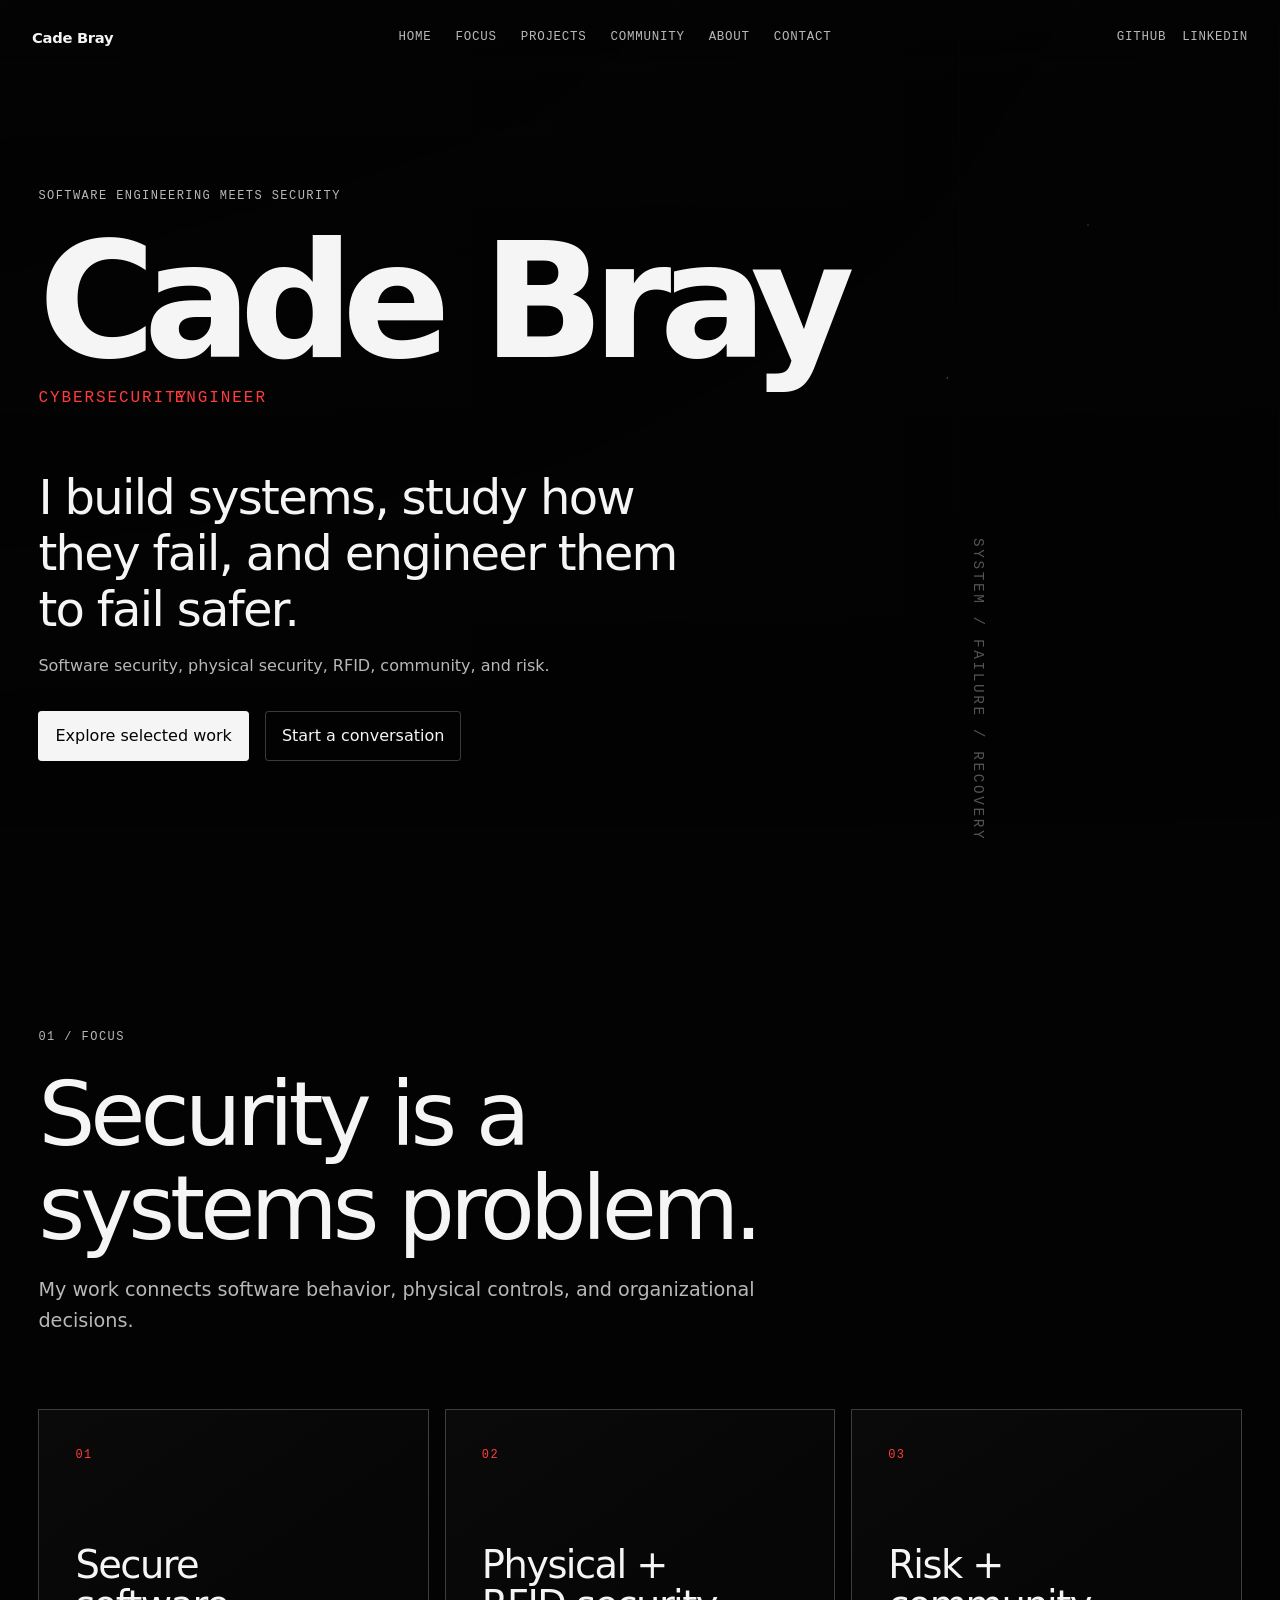
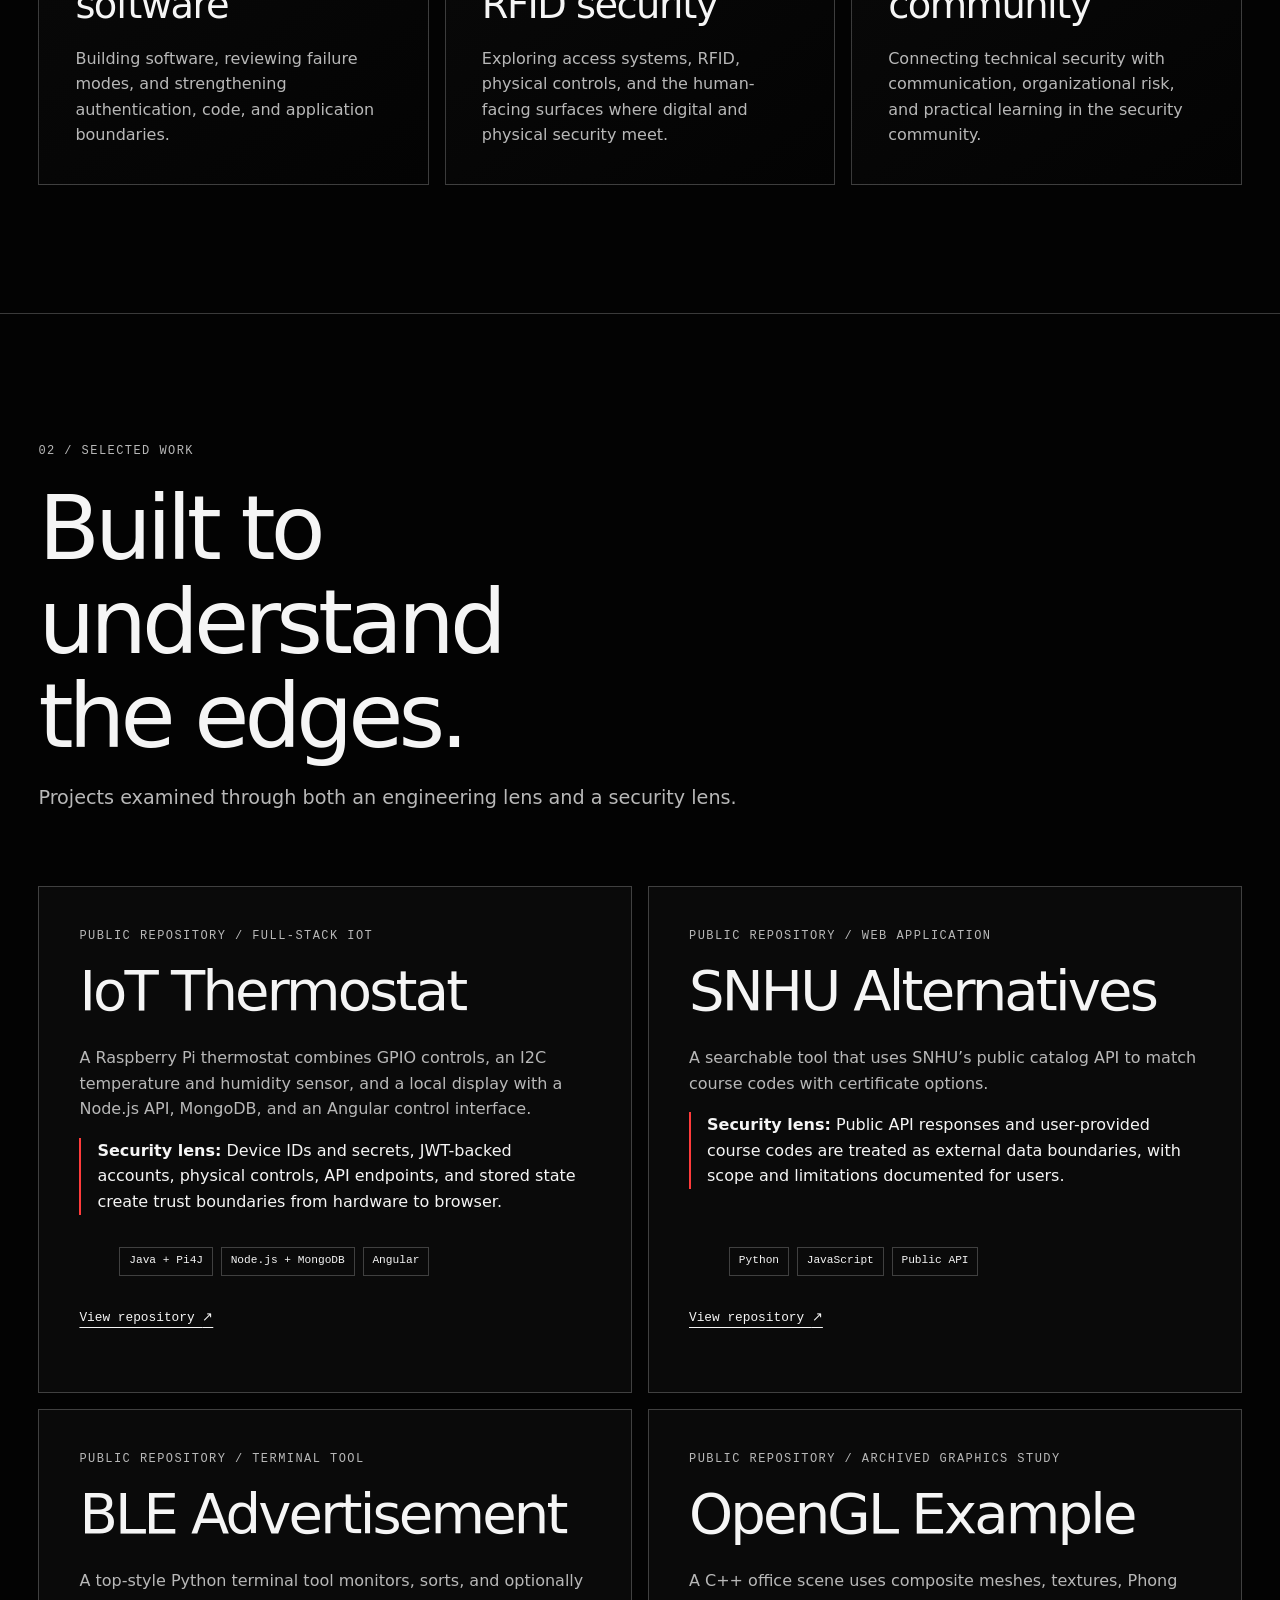
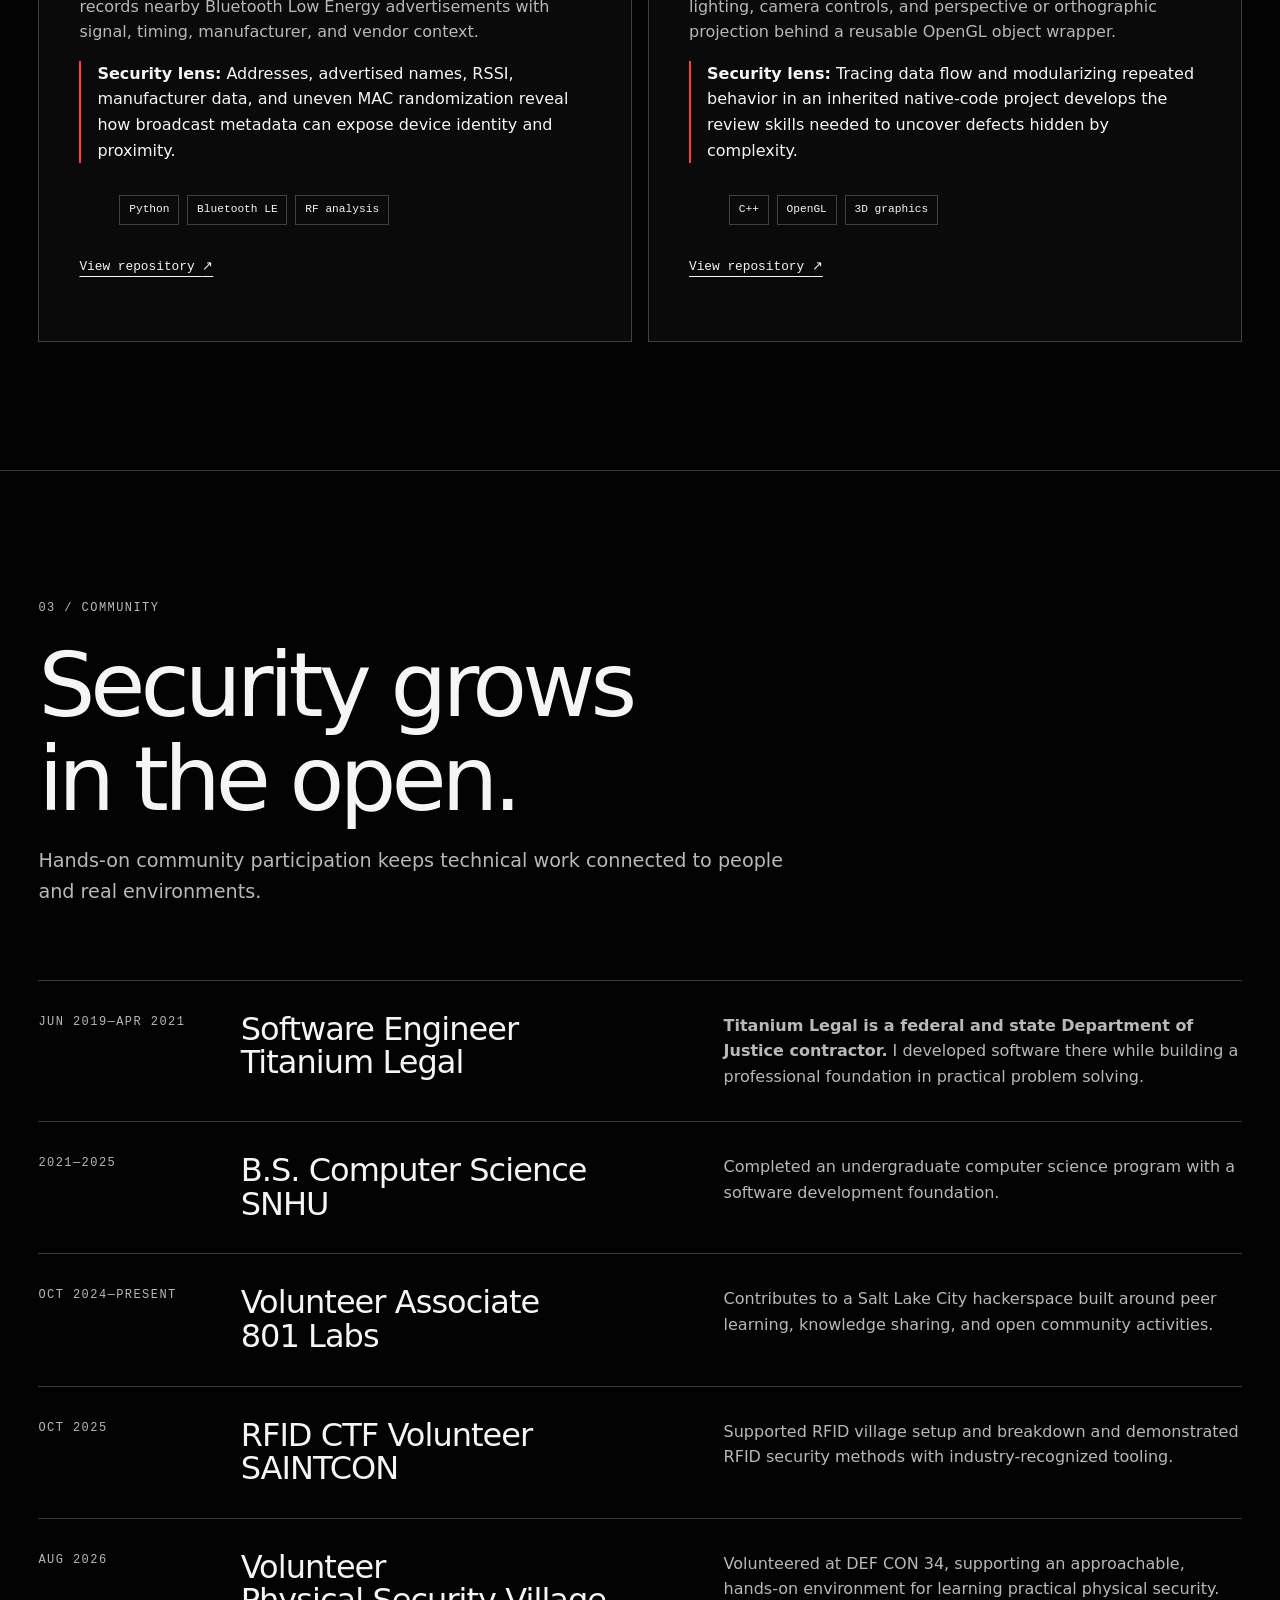
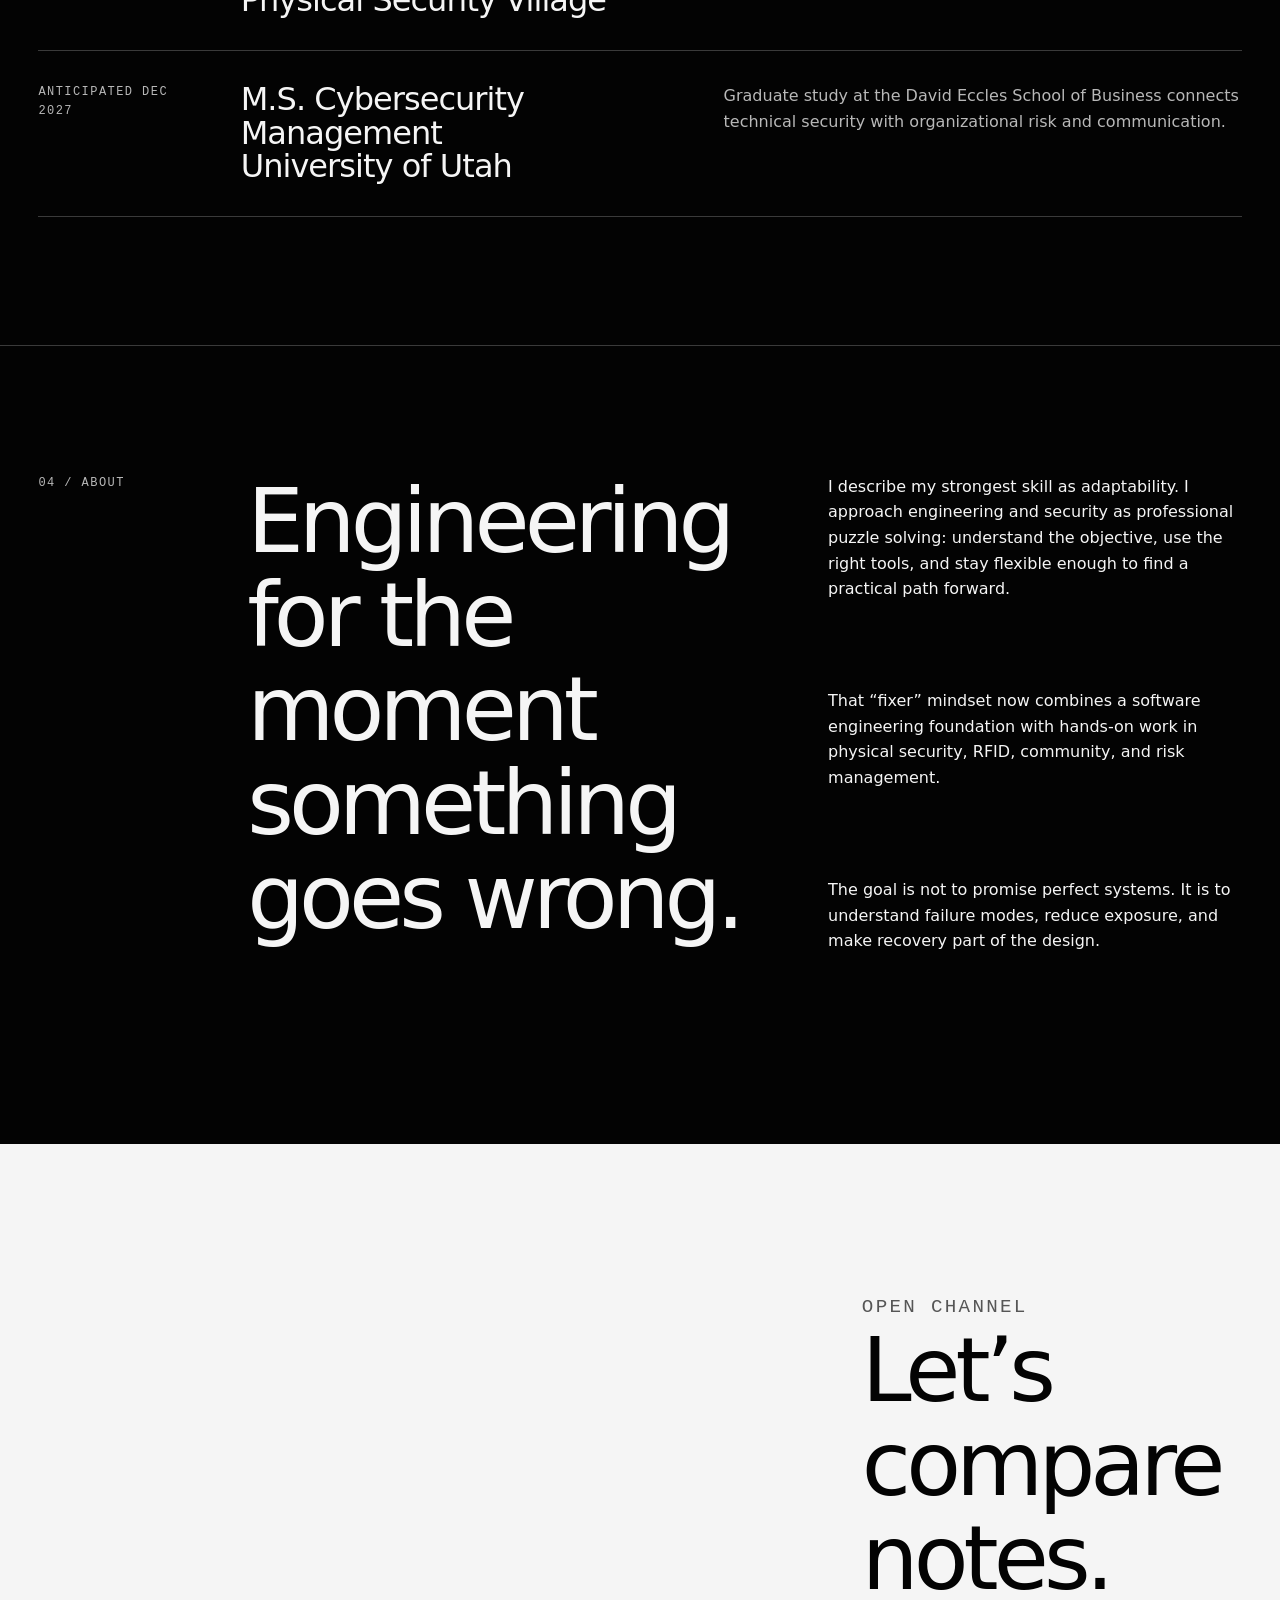
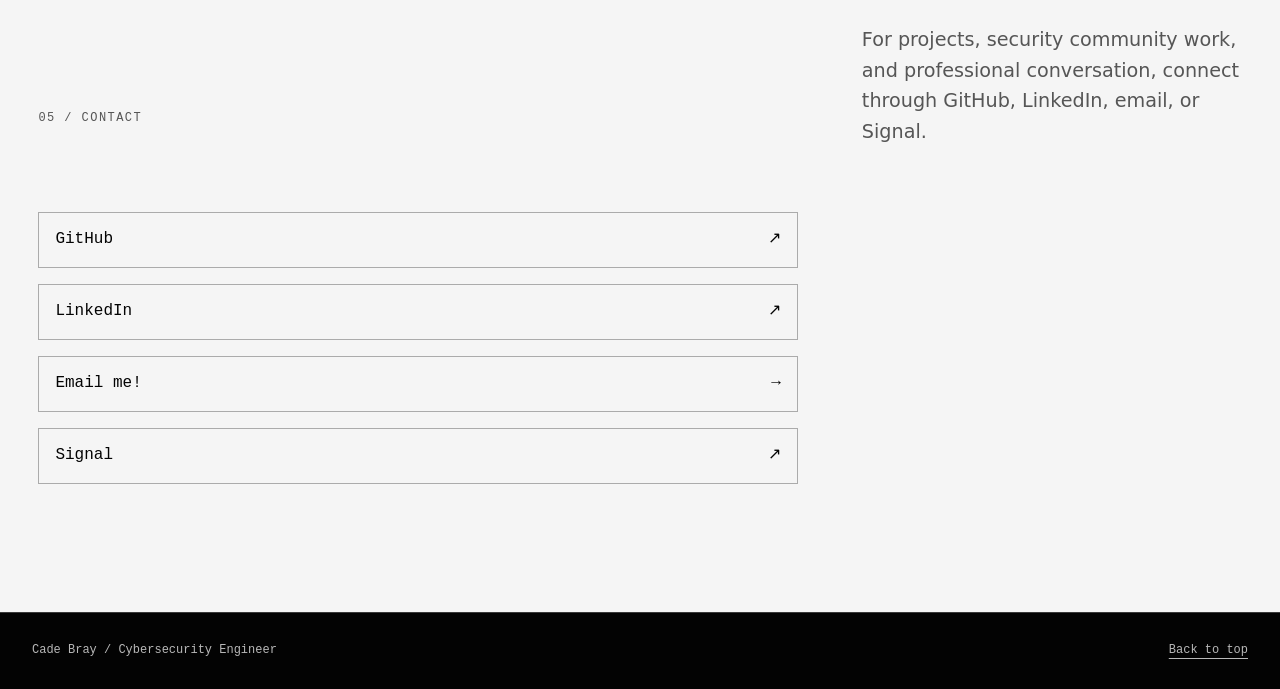
==== docs/index.html @ 84239a3d "content(projects): feature selected repositories" ====
<!doctype html>
<html lang="en">
  <head>
    <meta charset="utf-8">
    <meta name="viewport" content="width=device-width, initial-scale=1">
    <meta name="description" content="Cybersecurity portfolio of Cade Bray, combining software engineering, secure design, physical security, RFID, community work, and risk.">
    <meta name="theme-color" content="#030303">
    <title>Cade Bray | Cybersecurity Engineer</title>
    <link rel="stylesheet" href="./assets/css/reset.css">
    <link rel="stylesheet" href="./assets/css/tokens.css">
    <link rel="stylesheet" href="./assets/css/base.css">
    <link rel="stylesheet" href="./assets/css/layout.css">
    <link rel="stylesheet" href="./assets/css/utilities.css">
    <link rel="stylesheet" href="./assets/css/components/header.css">
    <link rel="stylesheet" href="./assets/css/components/hero.css">
    <link rel="stylesheet" href="./assets/css/components/focus-card.css">
    <link rel="stylesheet" href="./assets/css/components/project-card.css">
    <link rel="stylesheet" href="./assets/css/components/timeline.css">
    <link rel="stylesheet" href="./assets/css/components/contact.css">
  </head>
  <body>
    <a class="skip-link" href="#main-content">Skip to content</a>

    <header class="site-header" data-site-header>
      <nav class="site-nav" aria-label="Primary navigation">
        <div class="nav-group nav-group--identity">
          <a class="brand-link" href="#home" aria-label="Cade Bray, home">Cade Bray</a>
        </div>
        <div class="nav-group nav-group--sections" role="group" aria-label="Page sections">
          <a href="#home">Home</a>
          <a href="#focus">Focus</a>
          <a href="#projects">Projects</a>
          <a href="#community">Community</a>
          <a href="#about">About</a>
          <a href="#contact">Contact</a>
        </div>
        <div class="nav-group nav-group--external">
          <a href="https://github.com/Cade-Bray" target="_blank" rel="noopener noreferrer">GitHub</a>
          <a href="https://www.linkedin.com/in/cade-bray/" target="_blank" rel="noopener noreferrer">LinkedIn</a>
        </div>
      </nav>
    </header>

    <main id="main-content">
      <section id="home" class="hero" aria-labelledby="hero-title">
        <div class="hero-backdrop" aria-hidden="true"></div>
        <div class="hero-content page-shell">
          <p class="eyebrow">Software engineering meets security</p>
          <h1 id="hero-title">Cade Bray</h1>
          <p class="hero-role" data-rotating-role>
            <span class="visually-hidden">Cybersecurity Engineer, IT Support Engineer, Software Engineer, and technologist</span>
            <span class="hero-role__text" data-role-text aria-hidden="true">
              <span class="hero-role__prefix" data-role-prefix>Cybersecurity</span><span class="hero-role__suffix" data-role-suffix> Engineer</span>
            </span>
          </p>
          <p class="hero-statement">I build systems, study how they fail, and engineer them to fail safer.</p>
          <p class="hero-support">Software security, physical security, RFID, community, and risk.</p>
          <div class="hero-actions">
            <a class="button button--primary" href="#projects">Explore selected work</a>
            <a class="button button--quiet" href="#contact">Start a conversation</a>
          </div>
        </div>
      </section>

      <section id="focus" class="section" aria-labelledby="focus-title">
        <div class="page-shell">
          <p class="section-index" aria-hidden="true">01 / Focus</p>
          <div class="section-heading">
            <h2 id="focus-title">Security is a systems problem.</h2>
            <p>My work connects software behavior, physical controls, and organizational decisions.</p>
          </div>
          <div class="focus-grid">
            <article class="focus-card">
              <p class="card-number">01</p>
              <h3>Secure software</h3>
              <p>Building software, reviewing failure modes, and strengthening authentication, code, and application boundaries.</p>
            </article>
            <article class="focus-card">
              <p class="card-number">02</p>
              <h3>Physical + RFID security</h3>
              <p>Exploring access systems, RFID, physical controls, and the human-facing surfaces where digital and physical security meet.</p>
            </article>
            <article class="focus-card">
              <p class="card-number">03</p>
              <h3>Risk + community</h3>
              <p>Connecting technical security with communication, organizational risk, and practical learning in the security community.</p>
            </article>
          </div>
        </div>
      </section>

      <section id="projects" class="section section--bordered" aria-labelledby="projects-title">
        <div class="page-shell">
          <p class="section-index" aria-hidden="true">02 / Selected work</p>
          <div class="section-heading">
            <h2 id="projects-title">Built to understand the edges.</h2>
            <p>Projects examined through both an engineering lens and a security lens.</p>
          </div>
          <div class="project-grid">
            <article class="project-card">
              <p class="project-meta">Public repository / Full-stack IoT</p>
              <h3>IoT Thermostat</h3>
              <p>A Raspberry Pi thermostat combines GPIO controls, an I2C temperature and humidity sensor, and a local display with a Node.js API, MongoDB, and an Angular control interface.</p>
              <p class="security-lens"><strong>Security lens:</strong> Device IDs and secrets, JWT-backed accounts, physical controls, API endpoints, and stored state create trust boundaries from hardware to browser.</p>
              <ul class="tag-list" aria-label="Technologies and topics">
                <li>Java + Pi4J</li>
                <li>Node.js + MongoDB</li>
                <li>Angular</li>
              </ul>
              <a class="project-link" href="https://github.com/Cade-Bray/IoT-Thermostat" target="_blank" rel="noopener noreferrer">View repository <span aria-hidden="true">↗</span></a>
            </article>

            <article class="project-card">
              <p class="project-meta">Public repository / Web application</p>
              <h3>SNHU Alternatives</h3>
              <p>A searchable tool that uses SNHU’s public catalog API to match course codes with certificate options.</p>
              <p class="security-lens"><strong>Security lens:</strong> Public API responses and user-provided course codes are treated as external data boundaries, with scope and limitations documented for users.</p>
              <ul class="tag-list" aria-label="Technologies and topics">
                <li>Python</li>
                <li>JavaScript</li>
                <li>Public API</li>
              </ul>
              <a class="project-link" href="https://github.com/Cade-Bray/SNHU-Alternatives" target="_blank" rel="noopener noreferrer">View repository <span aria-hidden="true">↗</span></a>
            </article>

            <article class="project-card">
              <p class="project-meta">Public repository / Terminal tool</p>
              <h3>BLE Advertisement</h3>
              <p>A top-style Python terminal tool monitors, sorts, and optionally records nearby Bluetooth Low Energy advertisements with signal, timing, manufacturer, and vendor context.</p>
              <p class="security-lens"><strong>Security lens:</strong> Addresses, advertised names, RSSI, manufacturer data, and uneven MAC randomization reveal how broadcast metadata can expose device identity and proximity.</p>
              <ul class="tag-list" aria-label="Technologies and topics">
                <li>Python</li>
                <li>Bluetooth LE</li>
                <li>RF analysis</li>
              </ul>
              <a class="project-link" href="https://github.com/Cade-Bray/BLE-Advertisement" target="_blank" rel="noopener noreferrer">View repository <span aria-hidden="true">↗</span></a>
            </article>

            <article class="project-card">
              <p class="project-meta">Public repository / Archived graphics study</p>
              <h3>OpenGL Example</h3>
              <p>A C++ office scene uses composite meshes, textures, Phong lighting, camera controls, and perspective or orthographic projection behind a reusable OpenGL object wrapper.</p>
              <p class="security-lens"><strong>Security lens:</strong> Tracing data flow and modularizing repeated behavior in an inherited native-code project develops the review skills needed to uncover defects hidden by complexity.</p>
              <ul class="tag-list" aria-label="Technologies and topics">
                <li>C++</li>
                <li>OpenGL</li>
                <li>3D graphics</li>
              </ul>
              <a class="project-link" href="https://github.com/Cade-Bray/OpenGL-Example" target="_blank" rel="noopener noreferrer">View repository <span aria-hidden="true">↗</span></a>
            </article>
          </div>
        </div>
      </section>

      <section id="community" class="section section--bordered" aria-labelledby="community-title">
        <div class="page-shell">
          <p class="section-index" aria-hidden="true">03 / Community</p>
          <div class="section-heading">
            <h2 id="community-title">Security grows in the open.</h2>
            <p>Hands-on community participation keeps technical work connected to people and real environments.</p>
          </div>
          <ol class="timeline">
            <li class="timeline-item">
              <p class="timeline-kicker">Jun 2019—Apr 2021</p>
              <h3>Software Engineer<br>Titanium Legal</h3>
              <p><strong>Titanium Legal is a federal and state Department of Justice contractor.</strong> I developed software there while building a professional foundation in practical problem solving.</p>
            </li>
            <li class="timeline-item">
              <p class="timeline-kicker">2021—2025</p>
              <h3>B.S. Computer Science<br>SNHU</h3>
              <p>Completed an undergraduate computer science program with a software development foundation.</p>
            </li>
            <li class="timeline-item">
              <p class="timeline-kicker">Oct 2024—Present</p>
              <h3>Volunteer Associate<br>801 Labs</h3>
              <p>Contributes to a Salt Lake City hackerspace built around peer learning, knowledge sharing, and open community activities.</p>
            </li>
            <li class="timeline-item">
              <p class="timeline-kicker">Oct 2025</p>
              <h3>RFID CTF Volunteer<br>SAINTCON</h3>
              <p>Supported RFID village setup and breakdown and demonstrated RFID security methods with industry-recognized tooling.</p>
            </li>
            <li class="timeline-item">
              <p class="timeline-kicker">Aug 2026</p>
              <h3>Volunteer<br>Physical Security Village</h3>
              <p>Volunteered at DEF CON 34, supporting an approachable, hands-on environment for learning practical physical security.</p>
            </li>
            <li class="timeline-item">
              <p class="timeline-kicker">Anticipated Dec 2027</p>
              <h3>M.S. Cybersecurity Management<br>University of Utah</h3>
              <p>Graduate study at the David Eccles School of Business connects technical security with organizational risk and communication.</p>
            </li>
          </ol>
        </div>
      </section>

      <section id="about" class="section section--bordered" aria-labelledby="about-title">
        <div class="page-shell about-layout">
          <p class="section-index" aria-hidden="true">04 / About</p>
          <div class="section-heading">
            <h2 id="about-title">Engineering for the moment something goes wrong.</h2>
          </div>
          <div class="about-copy">
            <p>I describe my strongest skill as adaptability. I approach engineering and security as professional puzzle solving: understand the objective, use the right tools, and stay flexible enough to find a practical path forward.</p>
            <p>That “fixer” mindset now combines a software engineering foundation with hands-on work in physical security, RFID, community, and risk management.</p>
            <p>The goal is not to promise perfect systems. It is to understand failure modes, reduce exposure, and make recovery part of the design.</p>
          </div>
        </div>
      </section>

      <section id="contact" class="section contact" aria-labelledby="contact-title">
        <div class="page-shell contact-layout">
          <p class="section-index" aria-hidden="true">05 / Contact</p>
          <div>
            <p class="eyebrow">Open channel</p>
            <h2 id="contact-title">Let’s compare notes.</h2>
            <p>For projects, security community work, and professional conversation, connect through GitHub, LinkedIn, email, or Signal.</p>
          </div>
          <div class="contact-links" aria-label="Contact links">
            <a href="https://github.com/Cade-Bray" target="_blank" rel="noopener noreferrer">
              <span>GitHub</span><span aria-hidden="true">↗</span>
            </a>
            <a href="https://www.linkedin.com/in/cade-bray/" target="_blank" rel="noopener noreferrer">
              <span>LinkedIn</span><span aria-hidden="true">↗</span>
            </a>
            <a href="mailto:turret-bath-sulfur@duck.com">
              <span>Email me!</span><span aria-hidden="true">→</span>
            </a>
            <a href="https://signal.me/#eu/QHFWojN1gc6FKb1BuyzZatFbZ4roVYS534eDLV0TUIzNoOyfFmpFfpwaFtcVe-z2" target="_blank" rel="noopener noreferrer">
              <span>Signal</span><span aria-hidden="true">↗</span>
            </a>
          </div>
        </div>
      </section>
    </main>

    <footer class="site-footer">
      <div class="page-shell footer-layout">
        <p>Cade Bray <span aria-hidden="true">/</span> Cybersecurity Engineer</p>
        <a href="#home">Back to top</a>
      </div>
    </footer>
    <script type="module" src="./assets/js/main.js"></script>
  </body>
</html>
---- docs/assets/css/tokens.css ----
:root {
  --color-bg: #030303;
  --color-bg-elevated: #0a0a0a;
  --color-text: #f5f5f5;
  --color-text-muted: #b8b8b8;
  --color-border: rgba(255, 255, 255, 0.22);
  --color-line: rgba(255, 255, 255, 0.3);
  --color-node: #fff;
  --color-danger: #ff3b3b;
  --color-danger-soft: rgba(255, 59, 59, 0.34);
  --color-shadow: rgba(0, 0, 0, 0.72);
  --font-sans: Inter, ui-sans-serif, system-ui, -apple-system, BlinkMacSystemFont, "Segoe UI", sans-serif;
  --font-mono: "SFMono-Regular", Consolas, "Liberation Mono", Menlo, monospace;
  --space-section: clamp(5rem, 10vw, 9rem);
  --radius-small: 0.2rem;
  --duration-fast: 160ms;
  --duration-base: 260ms;
}
---- docs/assets/css/base.css ----
:root {
  color-scheme: dark;
  font-family: var(--font-sans);
  background: var(--color-bg);
  color: var(--color-text);
}

body {
  min-inline-size: 20rem;
  background: var(--color-bg);
  color: var(--color-text);
  line-height: 1.6;
  text-rendering: optimizeLegibility;
}

a {
  color: inherit;
}

a:focus-visible {
  outline: 2px solid var(--color-text);
  outline-offset: 4px;
}

h1,
h2,
h3 {
  line-height: 1.05;
  text-wrap: balance;
}

p {
  max-inline-size: 72ch;
}

::selection {
  background: var(--color-danger);
  color: var(--color-bg);
}

.skip-link {
  position: fixed;
  inset-block-start: 1rem;
  inset-inline-start: 1rem;
  z-index: 100;
  padding: 0.75rem 1rem;
  background: var(--color-text);
  color: var(--color-bg);
  transform: translateY(-160%);
  transition: transform var(--duration-fast) ease;
}

.skip-link:focus {
  transform: translateY(0);
}
---- docs/assets/css/layout.css ----
.page-shell {
  inline-size: min(100% - clamp(2rem, 6vw, 6rem), 76rem);
  margin-inline: auto;
}

.site-header {
  position: absolute;
  inset: 0 0 auto;
  z-index: 10;
}

.site-nav,
.footer-layout {
  display: flex;
  align-items: center;
  justify-content: space-between;
  gap: 1rem;
  inline-size: min(100% - 2rem, 76rem);
  margin-inline: auto;
  padding-block: 1rem;
}

.nav-group,
.hero-actions,
.contact-links {
  display: flex;
  align-items: center;
  gap: 1rem;
}

.hero,
.error-page {
  display: grid;
  min-block-size: 100svh;
  place-items: center;
}

.hero-content,
.error-content {
  position: relative;
  padding-block: 8rem 5rem;
}

.section {
  position: relative;
  padding-block: var(--space-section);
}

.section--bordered {
  border-block-start: 1px solid var(--color-border);
}

.section-heading {
  max-inline-size: 48rem;
  margin-block-end: clamp(2.5rem, 6vw, 4.5rem);
}

.focus-grid,
.project-grid {
  display: grid;
  grid-template-columns: repeat(3, minmax(0, 1fr));
  gap: 1rem;
}

.contact-layout {
  display: grid;
  grid-template-columns: minmax(0, 1fr) minmax(16rem, 0.5fr);
  gap: 4rem;
  align-items: end;
}

.about-layout {
  display: grid;
  grid-template-columns: 0.35fr 1.25fr 1fr;
  gap: clamp(2rem, 5vw, 5rem);
}

.about-copy {
  display: grid;
  gap: 1.5rem;
}

@media (max-width: 48rem) {
  .focus-grid,
  .project-grid,
  .contact-layout {
    grid-template-columns: 1fr;
  }

  .about-layout {
    grid-template-columns: 1fr;
    gap: 1.5rem;
  }

  .site-nav {
    align-items: flex-start;
    flex-direction: column;
  }

  .hero-content {
    padding-block-start: 11rem;
  }
}
---- docs/assets/css/utilities.css ----
.eyebrow,
.section-index,
.card-number,
.project-meta,
.timeline-kicker {
  color: var(--color-text-muted);
  font-family: var(--font-mono);
  font-size: 0.75rem;
  letter-spacing: 0.12em;
  text-transform: uppercase;
}

.visually-hidden {
  position: absolute;
  inline-size: 1px;
  block-size: 1px;
  padding: 0;
  overflow: hidden;
  border: 0;
  clip: rect(0 0 0 0);
  clip-path: inset(50%);
  white-space: nowrap;
}

.section-index {
  margin-block-end: 1.25rem;
}

.section-heading h2,
.contact h2,
.error-content h1 {
  max-inline-size: 14ch;
  font-size: clamp(2.4rem, 7vw, 5.75rem);
  font-weight: 500;
  letter-spacing: -0.055em;
}

.section-heading > p,
.contact-layout > div > p,
.error-content > p {
  margin-block-start: 1.25rem;
  color: var(--color-text-muted);
  font-size: clamp(1rem, 2vw, 1.2rem);
}

.button {
  display: inline-flex;
  min-block-size: 2.75rem;
  align-items: center;
  justify-content: center;
  padding: 0.7rem 1rem;
  border: 1px solid var(--color-border);
  border-radius: var(--radius-small);
  text-decoration: none;
  transition: border-color var(--duration-fast) ease, background var(--duration-fast) ease, color var(--duration-fast) ease;
}

.button--primary {
  border-color: var(--color-text);
  background: var(--color-text);
  color: var(--color-bg);
}

.button--primary:hover {
  border-color: var(--color-danger);
  background: var(--color-danger);
}

.button--quiet:hover {
  border-color: var(--color-danger);
  color: var(--color-danger);
}
---- docs/assets/css/components/header.css ----
.site-header {
  border-block-end: 1px solid transparent;
  background: linear-gradient(to bottom, rgba(3, 3, 3, 0.82), transparent);
  transition: background var(--duration-base) ease, border-color var(--duration-base) ease;
}

.site-header.is-scrolled {
  position: fixed;
  border-color: var(--color-border);
  background: rgba(3, 3, 3, 0.92);
  backdrop-filter: blur(14px);
}

.site-nav {
  display: grid;
  grid-template-columns: auto minmax(0, 1fr) auto;
}

.nav-group--sections {
  justify-content: center;
  gap: clamp(0.75rem, 2vw, 1.5rem);
}

.site-nav a {
  display: inline-flex;
  min-block-size: 2.75rem;
  align-items: center;
  color: var(--color-text-muted);
  font-family: var(--font-mono);
  font-size: 0.78rem;
  letter-spacing: 0.06em;
  text-decoration: none;
  text-transform: uppercase;
}

.site-nav a:hover,
.site-nav a:focus-visible {
  color: var(--color-text);
}

.site-nav .brand-link {
  color: var(--color-text);
  font-family: var(--font-sans);
  font-size: 0.92rem;
  font-weight: 700;
  letter-spacing: -0.02em;
  text-transform: none;
}

@media (max-width: 48rem) {
  .site-header {
    background: rgba(3, 3, 3, 0.88);
  }

  .site-nav {
    grid-template-columns: 1fr auto;
    gap: 0 1rem;
    padding-block: 0.65rem 0;
  }

  .nav-group {
    justify-content: space-between;
  }

  .nav-group--sections {
    grid-column: 1 / -1;
    min-inline-size: 0;
    inline-size: 100%;
    justify-content: flex-start;
    gap: 1.25rem;
    overflow-x: auto;
    border-block-start: 1px solid var(--color-border);
    scrollbar-width: none;
  }

  .nav-group--sections::-webkit-scrollbar {
    display: none;
  }

  .nav-group--sections a {
    flex: 0 0 auto;
  }
}
---- docs/assets/css/components/hero.css ----
.hero,
.error-page {
  overflow: hidden;
  background:
    radial-gradient(circle at 72% 38%, rgba(255, 59, 59, 0.07), transparent 1px),
    radial-gradient(circle at 74% 42%, rgba(255, 255, 255, 0.7), transparent 1px),
    radial-gradient(circle at 85% 25%, rgba(255, 255, 255, 0.45), transparent 1px),
    var(--color-bg);
  background-size: auto, auto, auto, auto;
}

.hero-backdrop {
  position: absolute;
  inset: 0;
  background:
    linear-gradient(90deg, var(--color-bg) 0%, rgba(3, 3, 3, 0.78) 42%, rgba(3, 3, 3, 0.16) 100%),
    repeating-linear-gradient(90deg, transparent 0, transparent calc(25% - 1px), rgba(255, 255, 255, 0.035) 25%);
  mask-image: linear-gradient(to bottom, #000 0%, transparent 92%);
}

.hero-content {
  z-index: 1;
}

.hero-content::before {
  content: "SYSTEM / FAILURE / RECOVERY";
  position: absolute;
  inset-block-start: 21%;
  inset-inline-end: 0;
  color: rgba(255, 255, 255, 0.32);
  font-family: var(--font-mono);
  font-size: clamp(0.76rem, 1.2vw, 0.9rem);
  letter-spacing: 0.18em;
  writing-mode: vertical-rl;
}

.hero h1 {
  margin-block-start: 0.75rem;
  font-size: clamp(4rem, 13vw, 10rem);
  font-weight: 550;
  letter-spacing: -0.075em;
}

.hero-role {
  min-block-size: 1.75em;
  color: var(--color-danger);
  font-family: var(--font-mono);
  font-size: clamp(0.82rem, 1.4vw, 1rem);
  letter-spacing: 0.12em;
  text-transform: uppercase;
}

.hero-role__text {
  display: inline-grid;
  grid-template-columns: 13ch auto;
  align-items: baseline;
}

.hero-role__prefix,
.hero-role__suffix {
  display: inline-block;
  opacity: 1;
  filter: blur(0);
  transform: translateY(0);
  transition:
    opacity var(--duration-base) ease,
    filter var(--duration-base) ease,
    transform var(--duration-base) cubic-bezier(0.2, 0.8, 0.2, 1);
}

.hero-role__prefix {
  text-align: end;
}

.hero-role__suffix {
  white-space: pre;
}

.hero-role.is-prefix-exiting .hero-role__prefix {
  opacity: 0;
  filter: blur(0.18rem);
  transform: translateY(-0.65em);
}

.hero-role.is-prefix-entering .hero-role__prefix {
  opacity: 0;
  filter: blur(0.18rem);
  transform: translateY(0.65em);
}

.hero-role.is-suffix-exiting .hero-role__suffix {
  opacity: 0;
  filter: blur(0.18rem);
  transform: translateX(0.85em);
}

.hero-statement {
  max-inline-size: 21ch;
  margin-block-start: clamp(2rem, 5vw, 3.5rem);
  font-size: clamp(1.55rem, 4vw, 3rem);
  letter-spacing: -0.035em;
  line-height: 1.16;
}

.hero-support {
  margin-block-start: 1rem;
  color: var(--color-text-muted);
}

.hero-actions {
  margin-block-start: 2rem;
}

.error-content h1 {
  margin-block-start: 1rem;
}

.error-content .button {
  margin-block-start: 2rem;
}

@media (max-width: 34rem) {
  .hero-actions {
    align-items: stretch;
    flex-direction: column;
  }
}

@media (prefers-reduced-motion: reduce) {
  .hero-role__prefix,
  .hero-role__suffix {
    transition: none;
  }
}
---- docs/assets/css/components/focus-card.css ----
.focus-card {
  min-block-size: 20rem;
  padding: clamp(1.5rem, 3vw, 2.25rem);
  border: 1px solid var(--color-border);
  background: linear-gradient(145deg, var(--color-bg-elevated), var(--color-bg));
}

.focus-card .card-number {
  color: var(--color-danger);
}

.focus-card h3 {
  max-inline-size: 10ch;
  margin-block-start: 5rem;
  font-size: clamp(1.6rem, 3vw, 2.4rem);
  font-weight: 500;
  letter-spacing: -0.04em;
}

.focus-card > p:last-child {
  margin-block-start: 1.25rem;
  color: var(--color-text-muted);
}
---- docs/assets/css/components/project-card.css ----
.project-grid {
  grid-template-columns: repeat(2, minmax(0, 1fr));
}

.project-card {
  position: relative;
  display: flex;
  min-block-size: 29rem;
  flex-direction: column;
  padding: clamp(1.5rem, 4vw, 2.5rem);
  border: 1px solid var(--color-border);
  background: var(--color-bg-elevated);
  transition: border-color var(--duration-base) ease, transform var(--duration-base) ease;
}

.project-card:hover,
.project-card:focus-within {
  border-color: var(--color-danger);
  transform: translateY(-0.3rem);
}

.project-card h3 {
  margin-block: 1rem 1.5rem;
  font-size: clamp(2rem, 5vw, 3.5rem);
  font-weight: 500;
  letter-spacing: -0.05em;
}

.project-card p {
  color: var(--color-text-muted);
}

.project-card .security-lens {
  margin-block-start: 1rem;
  padding-inline-start: 1rem;
  border-inline-start: 2px solid var(--color-danger);
  color: var(--color-text);
}

.tag-list {
  display: flex;
  flex-wrap: wrap;
  gap: 0.5rem;
  margin-block: auto 2rem;
  padding-block-start: 2rem;
  list-style: none;
}

.tag-list li {
  padding: 0.3rem 0.55rem;
  border: 1px solid var(--color-border);
  font-family: var(--font-mono);
  font-size: 0.7rem;
}

.project-link {
  align-self: flex-start;
  min-block-size: 2.75rem;
  font-family: var(--font-mono);
  font-size: 0.8rem;
  text-underline-offset: 0.35rem;
}

.project-link:hover {
  color: var(--color-danger);
}

@media (max-width: 48rem) {
  .project-grid {
    grid-template-columns: 1fr;
  }
}
---- docs/assets/css/components/timeline.css ----
.timeline {
  margin: 0;
  padding: 0;
  list-style: none;
}

.timeline-item {
  display: grid;
  grid-template-columns: 0.35fr 1fr 1.2fr;
  gap: clamp(1.5rem, 4vw, 4rem);
  padding-block: 2rem;
  border-block-start: 1px solid var(--color-border);
}

.timeline-item:last-child {
  border-block-end: 1px solid var(--color-border);
}

.timeline-item h3 {
  font-size: clamp(1.35rem, 3vw, 2rem);
  font-weight: 500;
  letter-spacing: -0.03em;
}

.timeline-item > p:last-child {
  color: var(--color-text-muted);
}

@media (max-width: 48rem) {
  .timeline-item {
    grid-template-columns: 1fr;
    gap: 0.75rem;
  }
}
---- docs/assets/css/components/contact.css ----
.contact {
  background: var(--color-text);
  color: var(--color-bg);
}

.contact .eyebrow,
.contact .section-index,
.contact-layout > div > p {
  color: rgba(3, 3, 3, 0.66);
}

.contact-links {
  align-items: stretch;
  flex-direction: column;
}

.contact-links a {
  display: flex;
  min-block-size: 3.5rem;
  align-items: center;
  justify-content: space-between;
  padding-inline: 1rem;
  border: 1px solid rgba(3, 3, 3, 0.3);
  color: var(--color-bg);
  font-family: var(--font-mono);
  overflow-wrap: anywhere;
  text-decoration: none;
}

.contact-links a:hover,
.contact-links a:focus-visible {
  border-color: var(--color-danger);
  background: var(--color-danger);
}

.site-footer {
  border-block-start: 1px solid var(--color-border);
  color: var(--color-text-muted);
  font-family: var(--font-mono);
  font-size: 0.75rem;
}

.site-footer a {
  min-block-size: 2.75rem;
  align-content: center;
  text-underline-offset: 0.3rem;
}
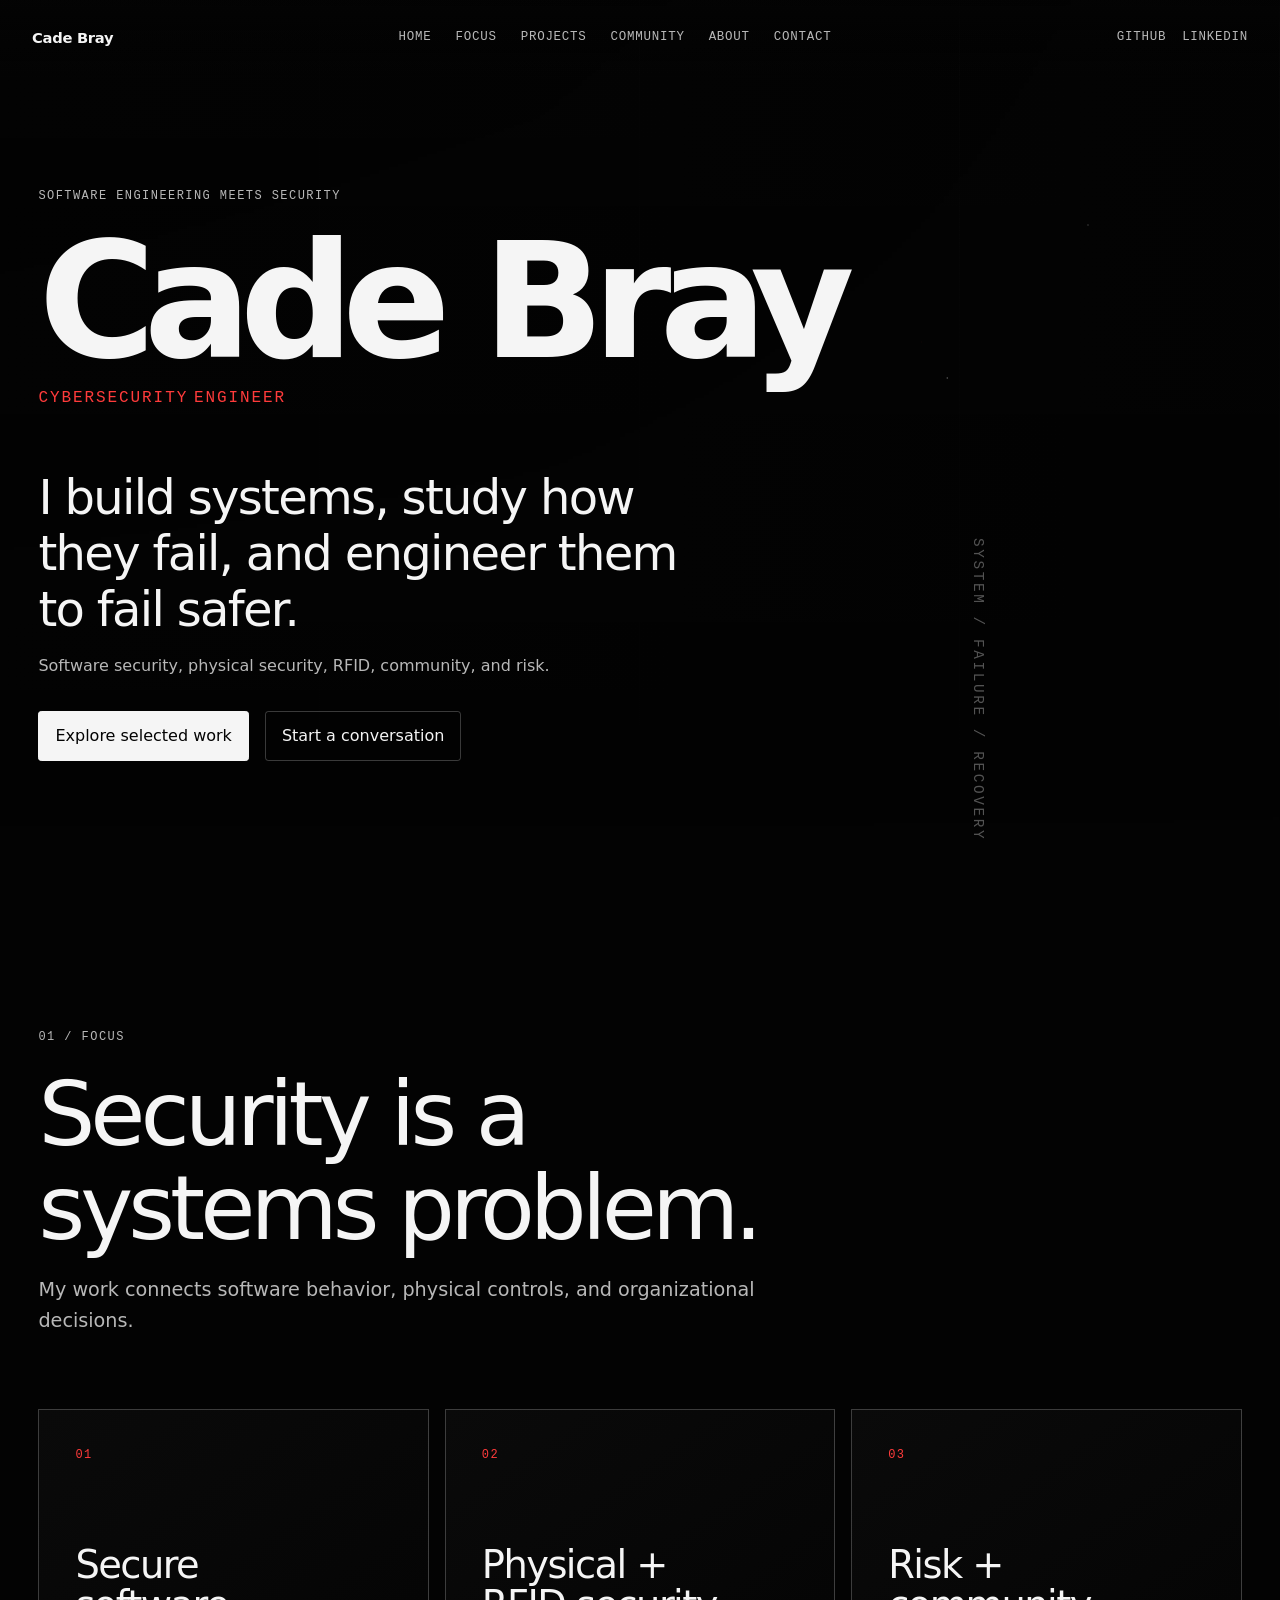
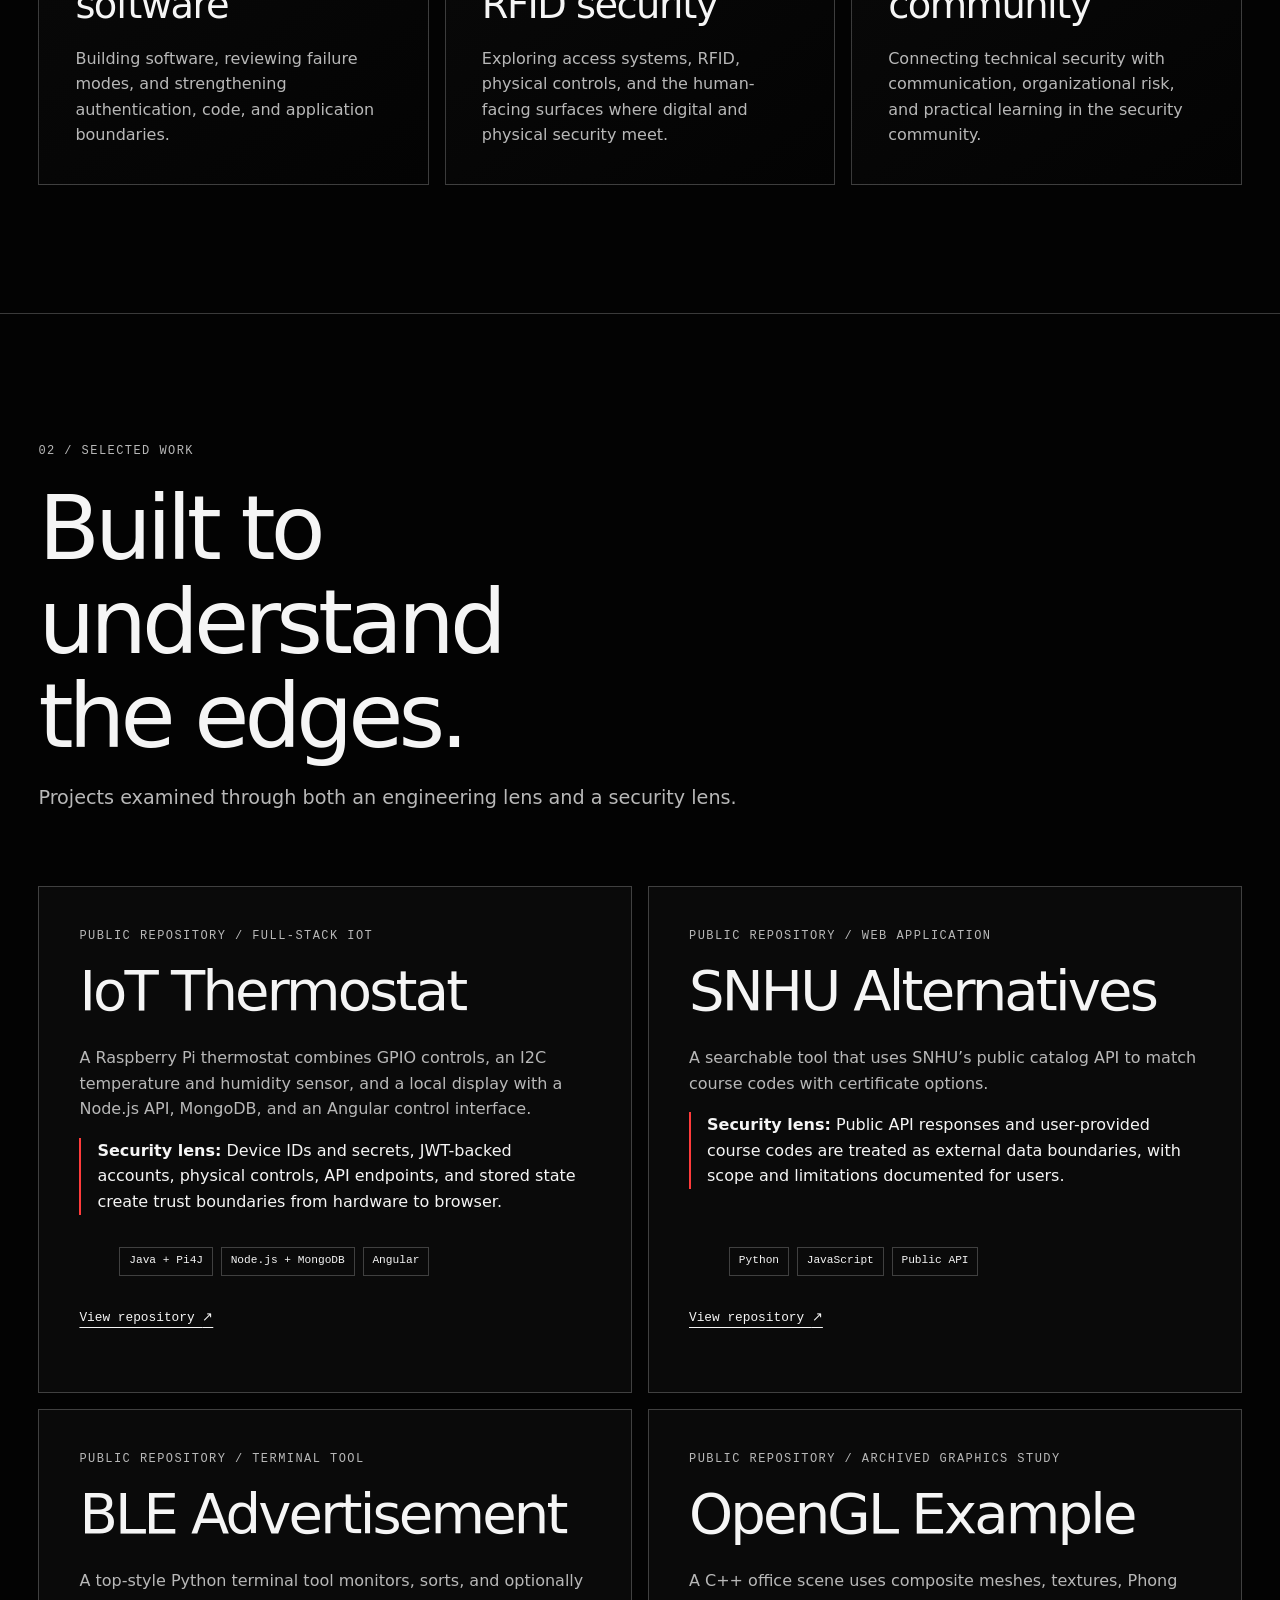
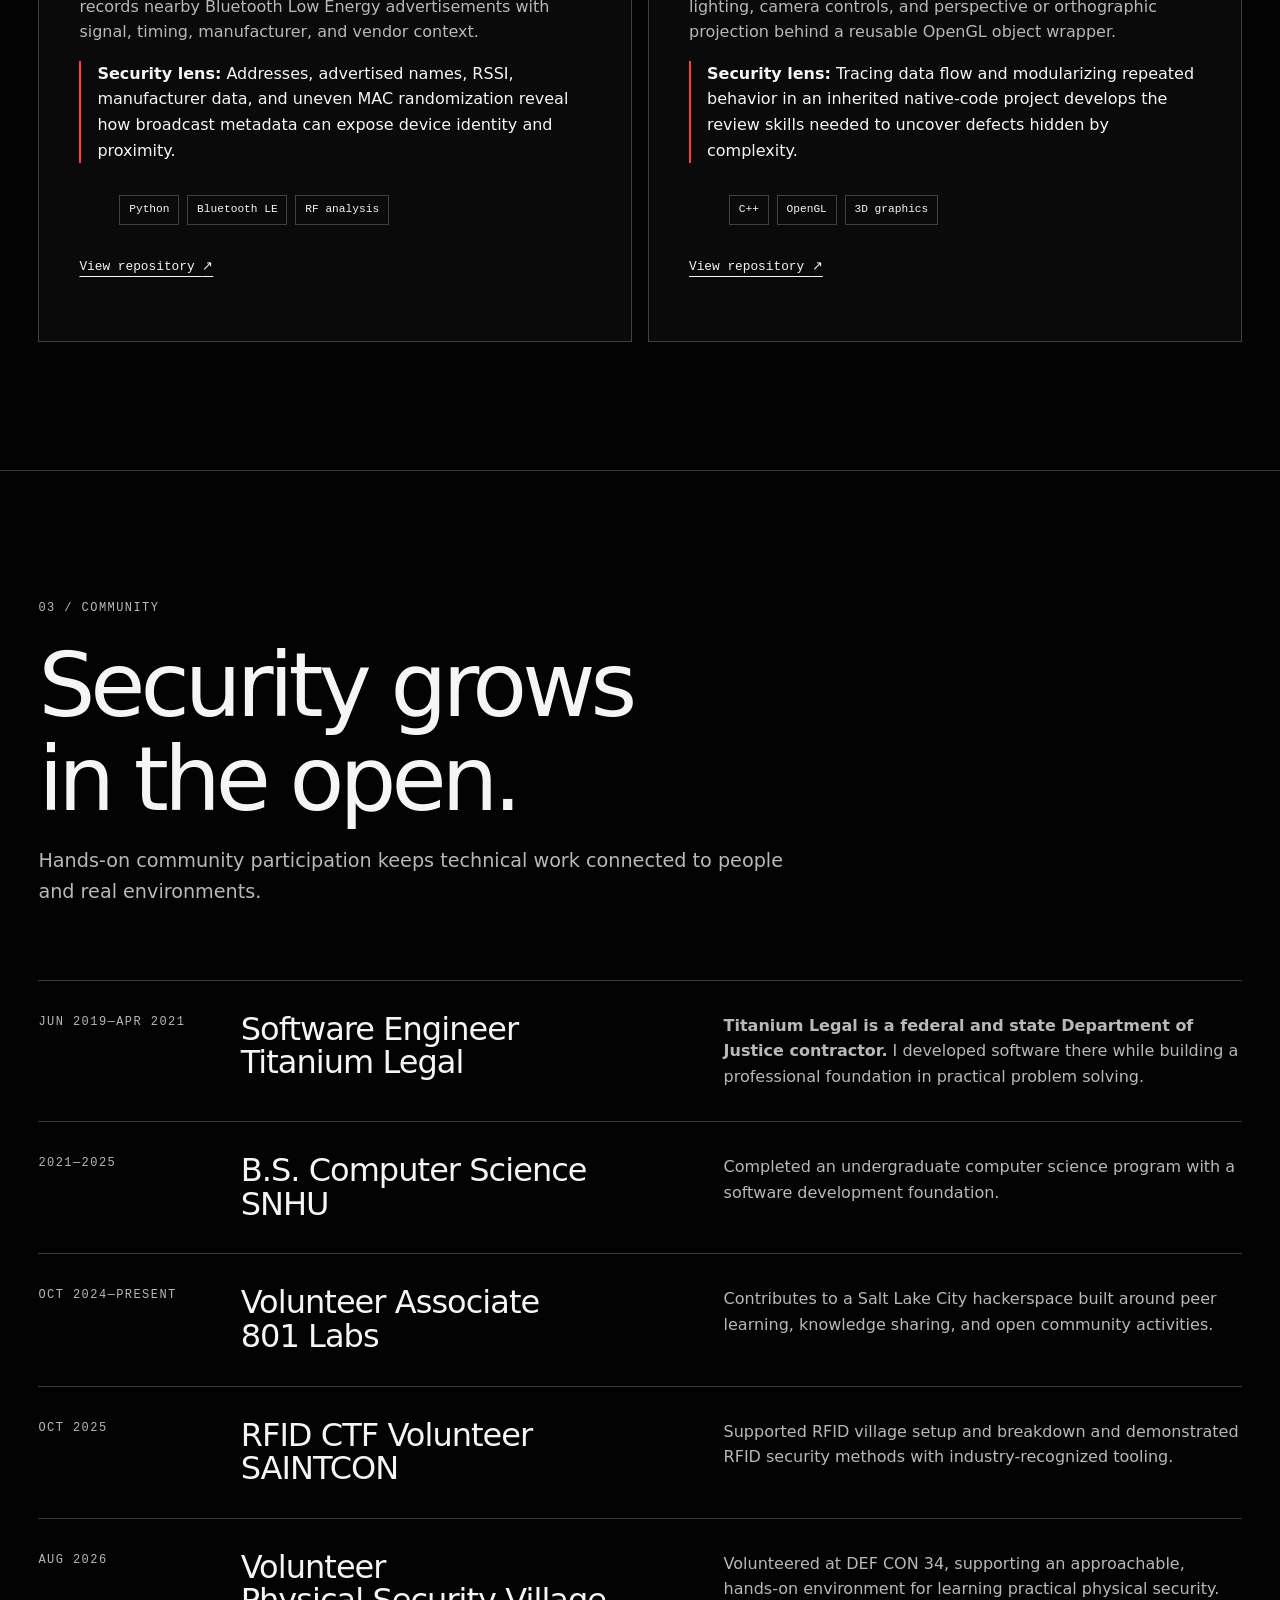
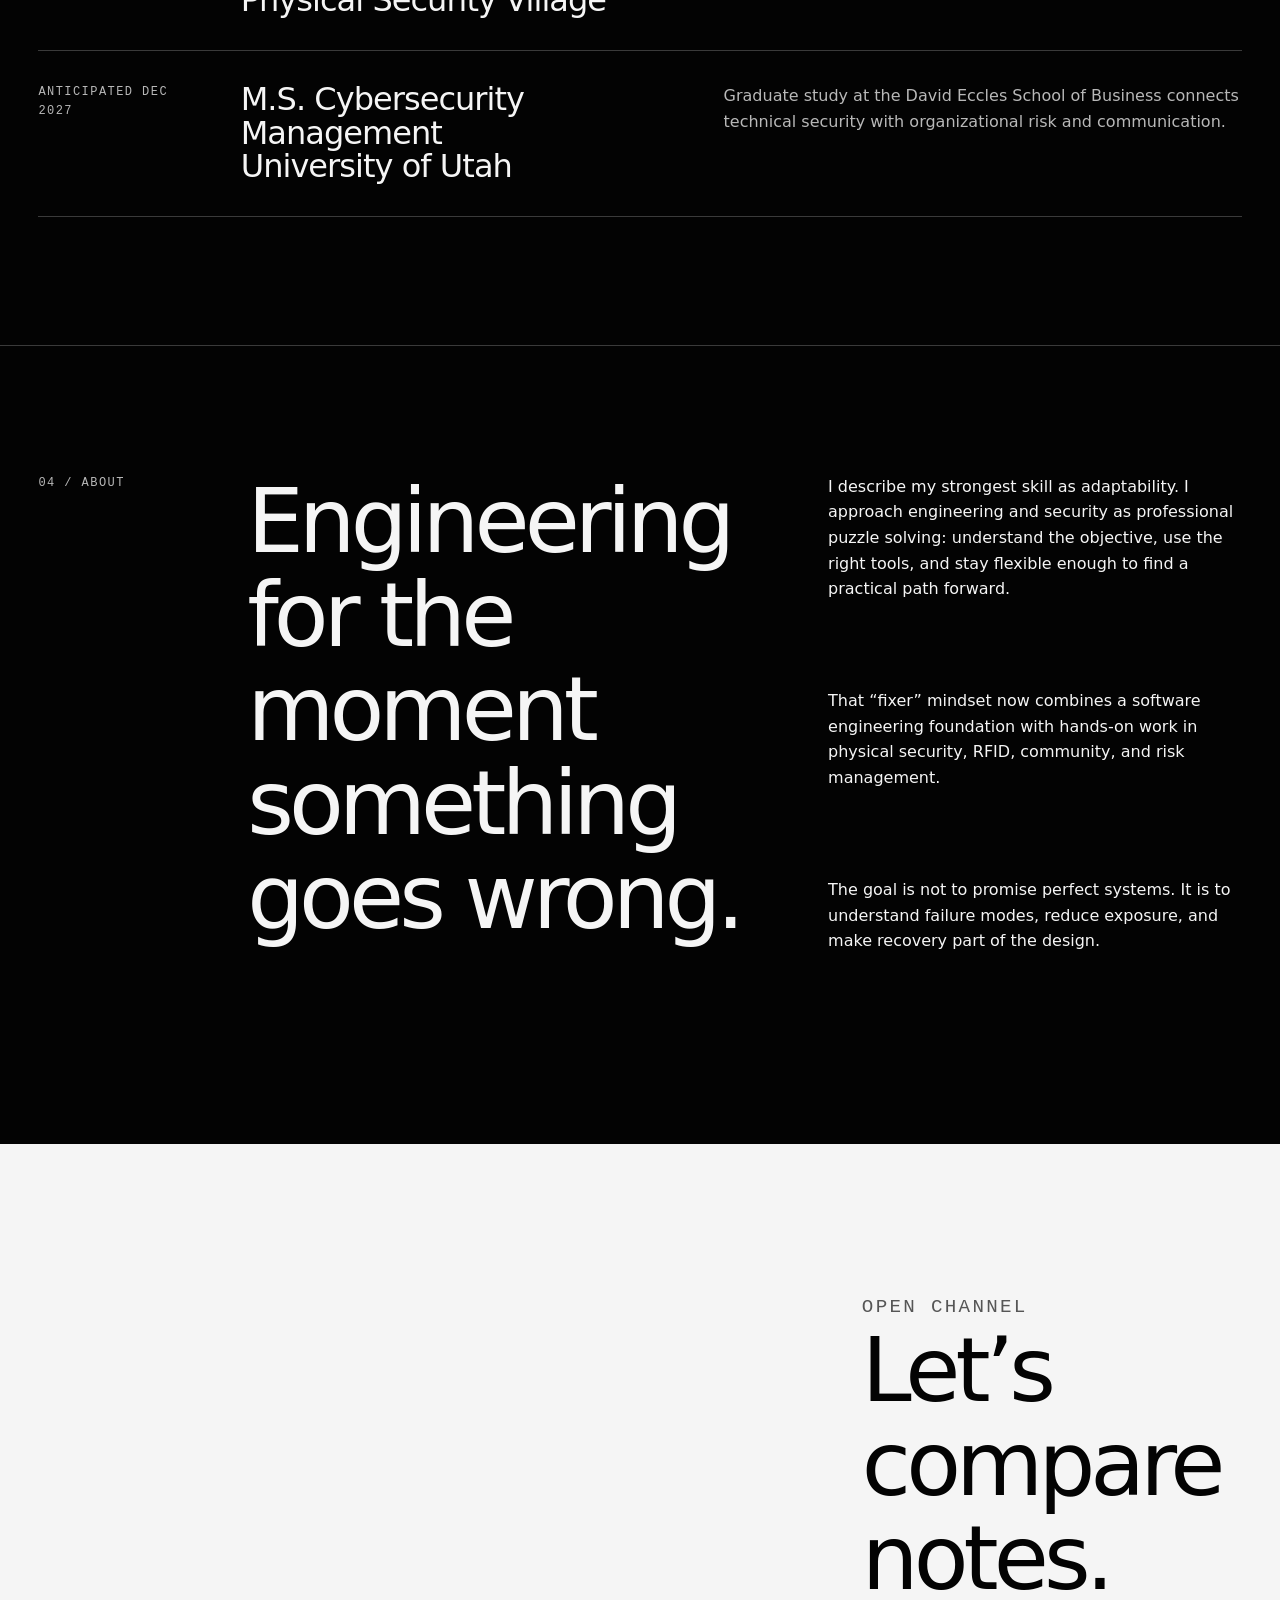
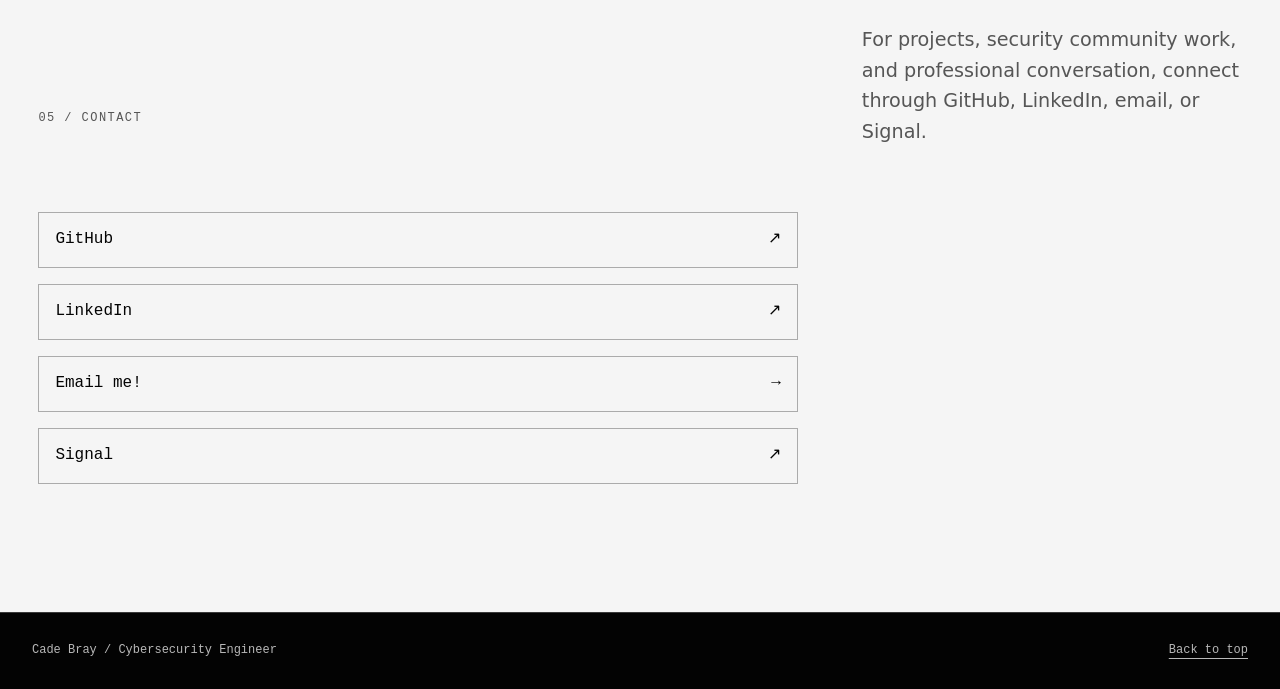
==== commit e98db8e4: "fix(mobile): resolve header and hero layout issues" ====
--- a/docs/index.html
+++ b/docs/index.html
@@ -26,7 +26,7 @@
         <div class="nav-group nav-group--identity">
           <a class="brand-link" href="#home" aria-label="Cade Bray, home">Cade Bray</a>
         </div>
-        <div class="nav-group nav-group--sections" role="group" aria-label="Page sections">
+        <div id="section-menu" class="nav-group nav-group--sections" data-section-menu role="group" aria-label="Page sections">
           <a href="#home">Home</a>
           <a href="#focus">Focus</a>
           <a href="#projects">Projects</a>
@@ -38,6 +38,10 @@
           <a href="https://github.com/Cade-Bray" target="_blank" rel="noopener noreferrer">GitHub</a>
           <a href="https://www.linkedin.com/in/cade-bray/" target="_blank" rel="noopener noreferrer">LinkedIn</a>
         </div>
+        <button class="menu-toggle" type="button" data-menu-toggle aria-expanded="false" aria-controls="section-menu">
+          <span class="visually-hidden">Toggle page navigation</span>
+          <span class="menu-toggle__icon" aria-hidden="true"></span>
+        </button>
       </nav>
     </header>
 
--- a/docs/assets/css/layout.css
+++ b/docs/assets/css/layout.css
@@ -92,12 +92,7 @@
     gap: 1.5rem;
   }
 
-  .site-nav {
-    align-items: flex-start;
-    flex-direction: column;
-  }
-
   .hero-content {
-    padding-block-start: 11rem;
+    padding-block-start: 8.5rem;
   }
 }
--- a/docs/assets/css/components/header.css
+++ b/docs/assets/css/components/header.css
@@ -19,6 +19,10 @@
 .nav-group--sections {
   justify-content: center;
   gap: clamp(0.75rem, 2vw, 1.5rem);
+}
+
+.menu-toggle {
+  display: none;
 }
 
 .site-nav a {
@@ -53,31 +57,126 @@
   }
 
   .site-nav {
-    grid-template-columns: 1fr auto;
-    gap: 0 1rem;
-    padding-block: 0.65rem 0;
+    grid-template-columns: minmax(0, 1fr) auto auto;
+    gap: 0 0.55rem;
+    align-items: center;
+    padding-block: 0.65rem;
   }
 
-  .nav-group {
-    justify-content: space-between;
+  .nav-group--identity {
+    grid-column: 1;
+    grid-row: 1;
+    justify-content: flex-start;
+  }
+
+  .nav-group--external {
+    grid-column: 2;
+    grid-row: 1;
+    justify-content: flex-end;
+    gap: 0.55rem;
+  }
+
+  .nav-group--external a {
+    padding-inline: 0.1rem;
+    font-size: 0.7rem;
   }
 
   .nav-group--sections {
+    display: grid;
     grid-column: 1 / -1;
+    grid-row: 2;
+    grid-template-columns: repeat(2, minmax(0, 1fr));
     min-inline-size: 0;
     inline-size: 100%;
-    justify-content: flex-start;
-    gap: 1.25rem;
-    overflow-x: auto;
-    border-block-start: 1px solid var(--color-border);
-    scrollbar-width: none;
-  }
-
-  .nav-group--sections::-webkit-scrollbar {
-    display: none;
+    gap: 0;
+    margin-block-start: 0.65rem;
   }
 
   .nav-group--sections a {
-    flex: 0 0 auto;
+    justify-content: flex-start;
+    padding-inline: 0.6rem;
+    border-block-start: 1px solid var(--color-border);
+  }
+
+  .site-header[data-menu-ready] .menu-toggle {
+    display: grid;
+    grid-column: 3;
+    grid-row: 1;
+    inline-size: 2.75rem;
+    block-size: 2.75rem;
+    padding: 0;
+    border: 1px solid var(--color-border);
+    border-radius: var(--radius-small);
+    background: transparent;
+    color: var(--color-text);
+    cursor: pointer;
+    place-items: center;
+  }
+
+  .menu-toggle__icon,
+  .menu-toggle__icon::before,
+  .menu-toggle__icon::after {
+    inline-size: 1.1rem;
+    block-size: 1px;
+    background: currentColor;
+    content: "";
+    transition: transform var(--duration-fast) ease, opacity var(--duration-fast) ease;
+  }
+
+  .menu-toggle__icon {
+    position: relative;
+  }
+
+  .menu-toggle__icon::before,
+  .menu-toggle__icon::after {
+    position: absolute;
+    inset-inline-start: 0;
+  }
+
+  .menu-toggle__icon::before {
+    transform: translateY(-0.35rem);
+  }
+
+  .menu-toggle__icon::after {
+    transform: translateY(0.35rem);
+  }
+
+  .site-header.is-menu-open .menu-toggle__icon {
+    background: transparent;
+  }
+
+  .site-header.is-menu-open .menu-toggle__icon::before {
+    transform: rotate(45deg);
+  }
+
+  .site-header.is-menu-open .menu-toggle__icon::after {
+    transform: rotate(-45deg);
+  }
+
+  .site-header[data-menu-ready] .nav-group--sections {
+    max-block-size: 0;
+    margin-block-start: 0;
+    overflow: hidden;
+    opacity: 0;
+    pointer-events: none;
+    visibility: hidden;
+    transition: max-block-size var(--duration-base) ease, margin var(--duration-base) ease, opacity var(--duration-fast) ease;
+  }
+
+  .site-header[data-menu-ready].is-menu-open .nav-group--sections {
+    max-block-size: 12rem;
+    margin-block-start: 0.65rem;
+    opacity: 1;
+    pointer-events: auto;
+    visibility: visible;
   }
 }
+
+@media (prefers-reduced-motion: reduce) {
+  .site-header[data-menu-ready] .nav-group--sections,
+  .menu-toggle__icon,
+  .menu-toggle__icon::before,
+  .menu-toggle__icon::after {
+    transition: none;
+  }
+}
--- a/docs/assets/css/components/hero.css
+++ b/docs/assets/css/components/hero.css
@@ -52,7 +52,7 @@
 
 .hero-role__text {
   display: inline-grid;
-  grid-template-columns: 13ch auto;
+  grid-template-columns: 15ch auto;
   align-items: baseline;
 }
 
@@ -119,6 +119,12 @@
   margin-block-start: 2rem;
 }
 
+@media (max-width: 48rem) {
+  .hero-content::before {
+    display: none;
+  }
+}
+
 @media (max-width: 34rem) {
   .hero-actions {
     align-items: stretch;
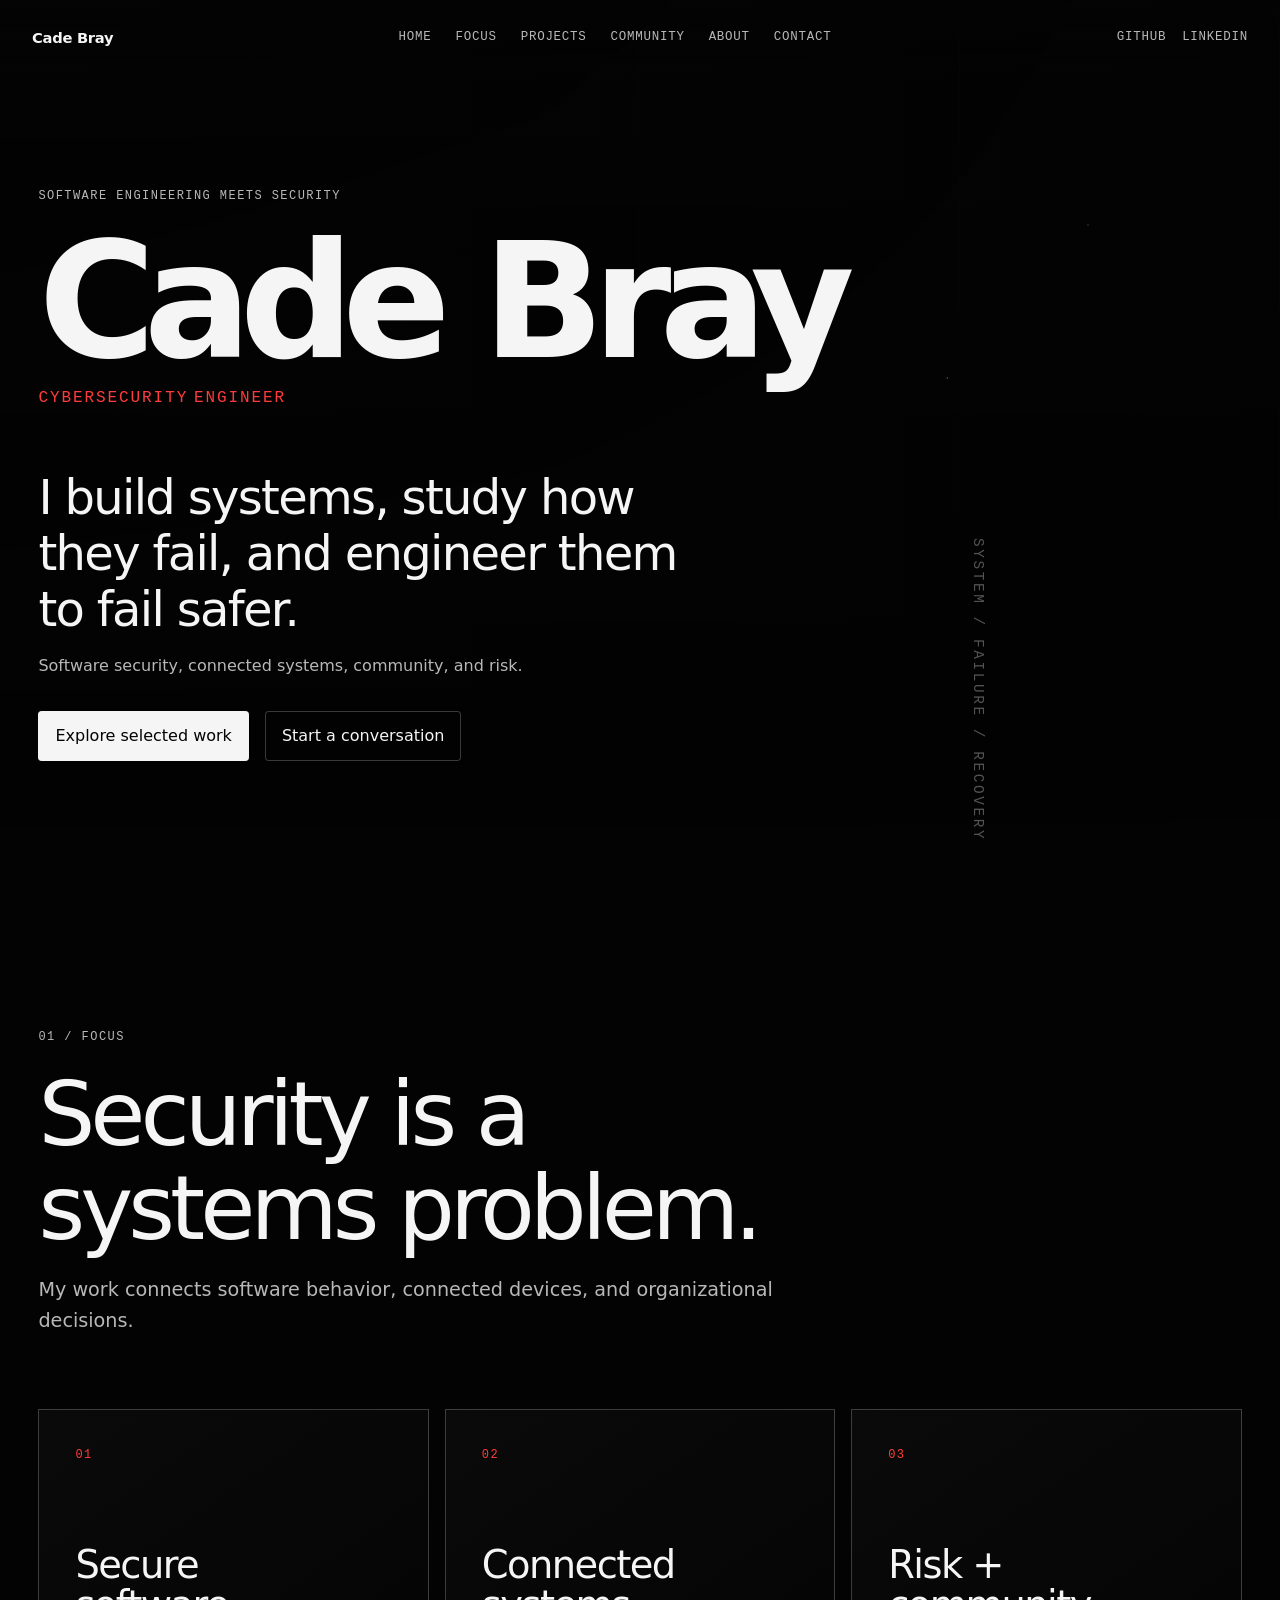
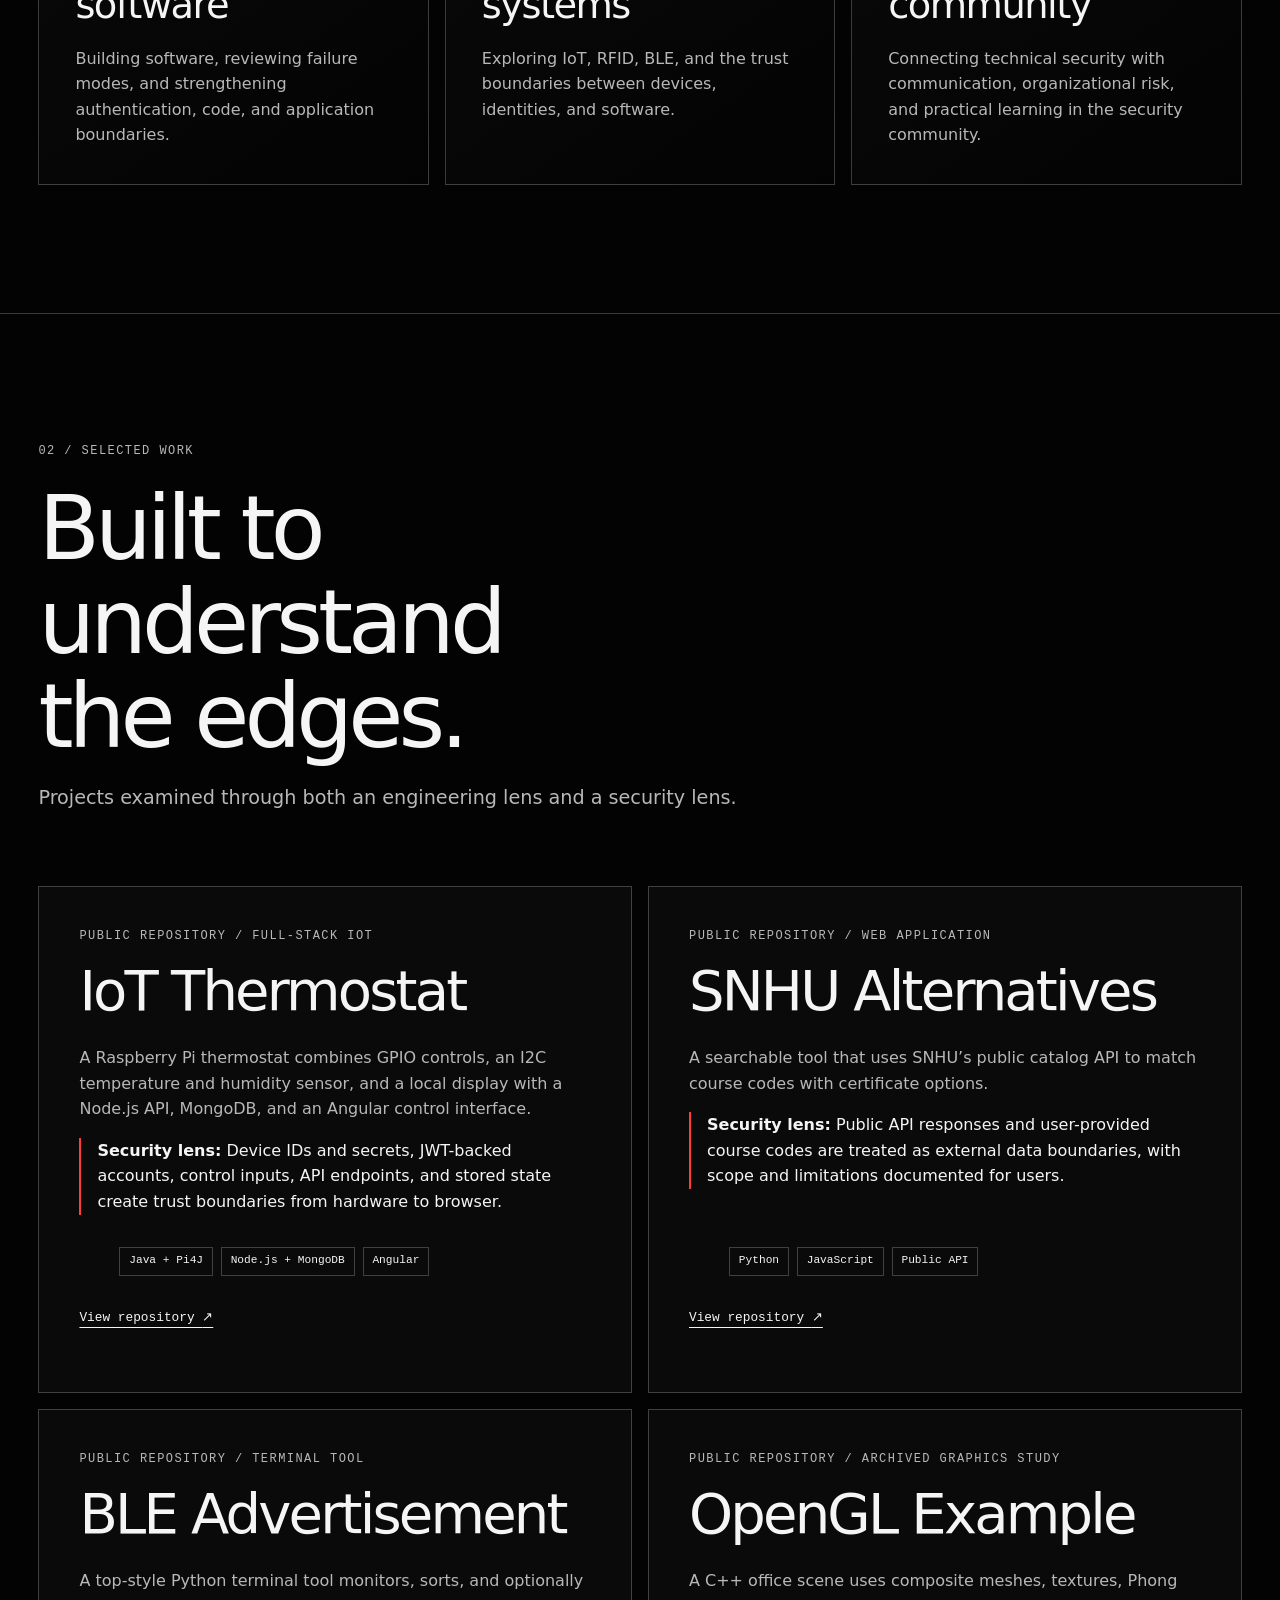
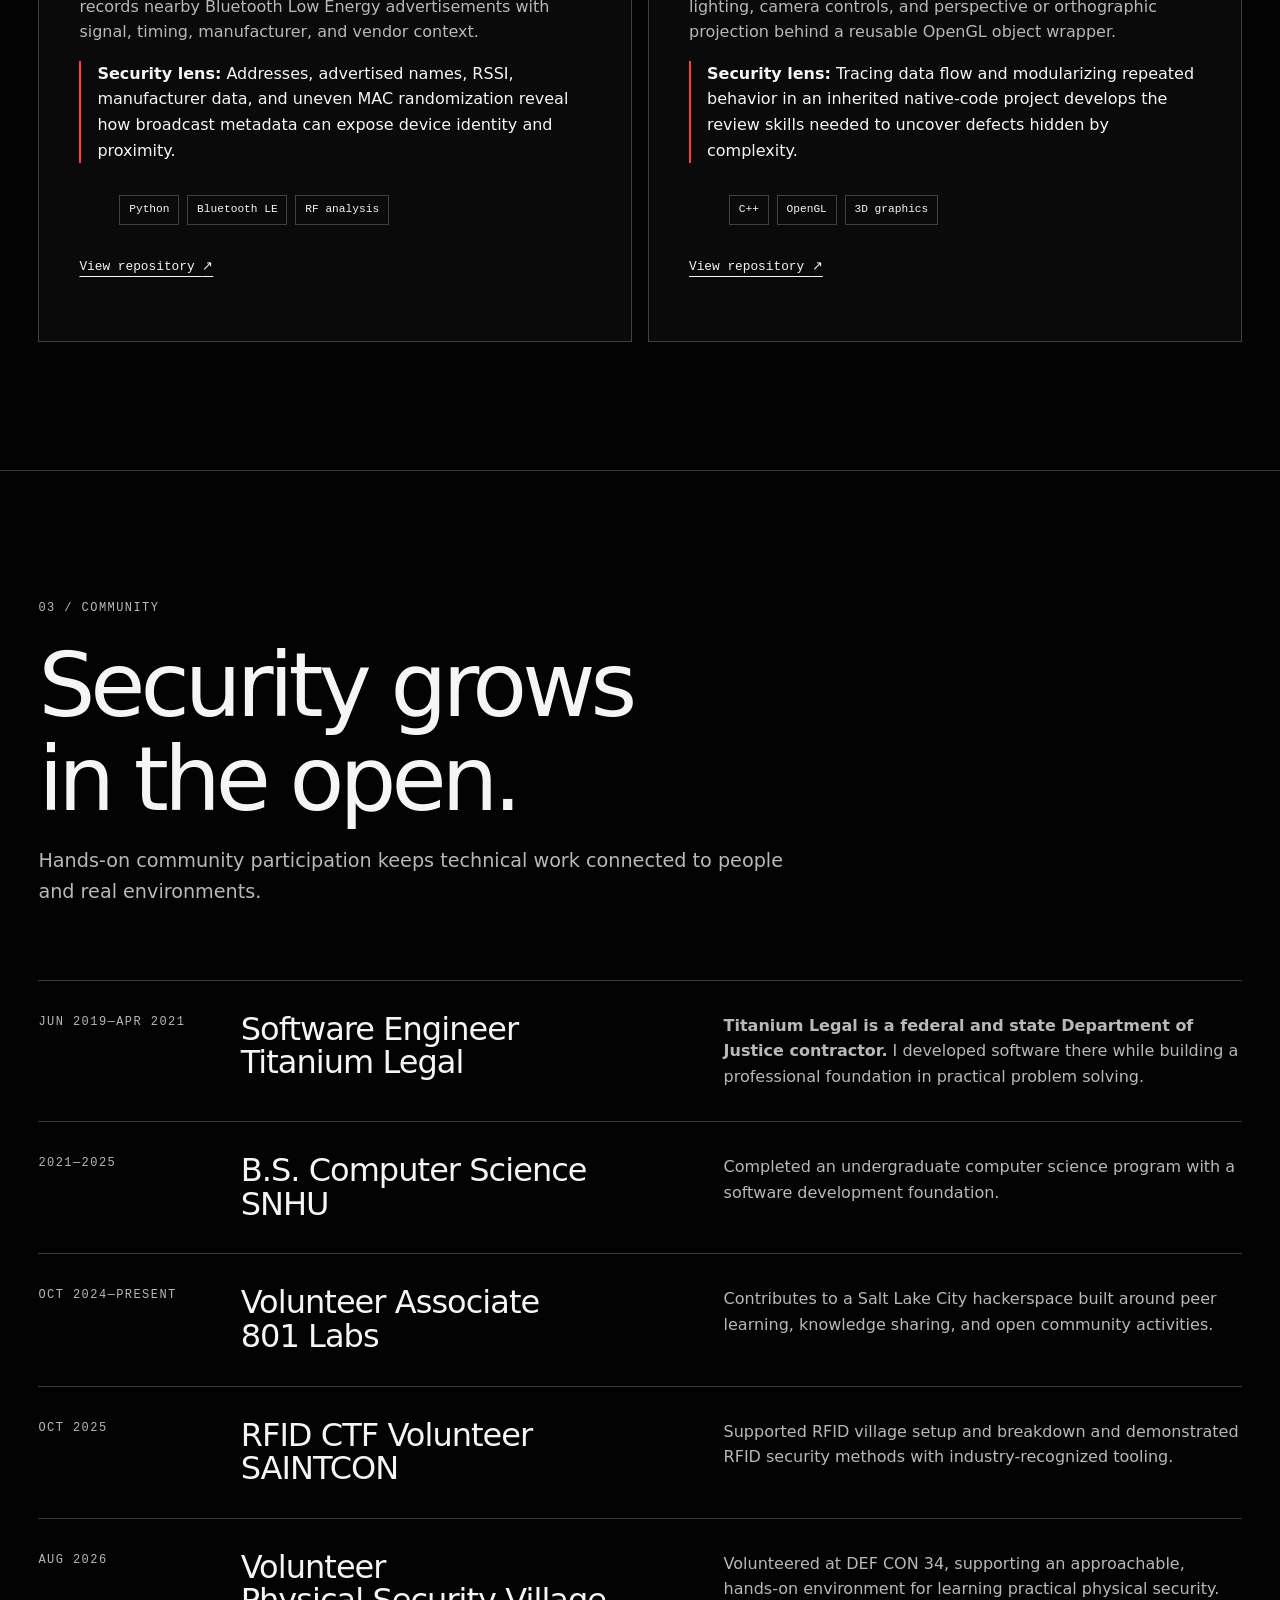
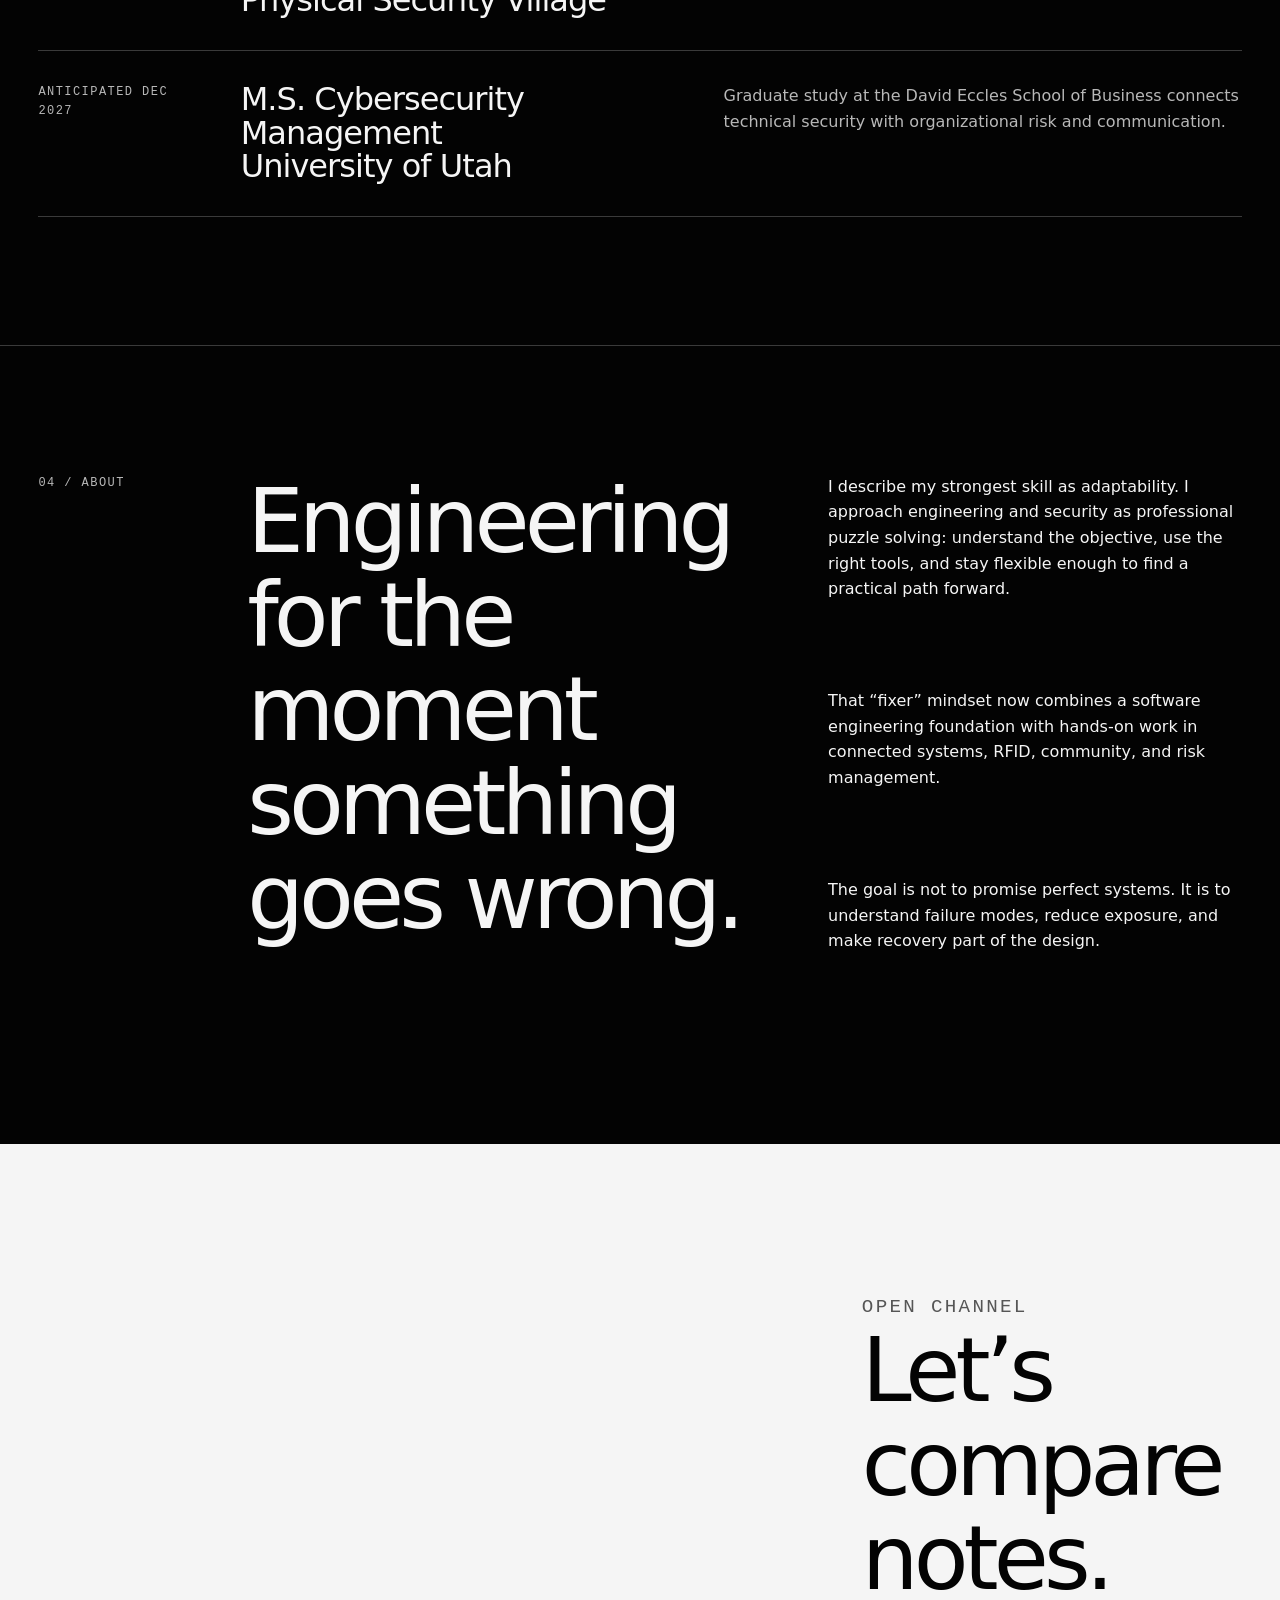
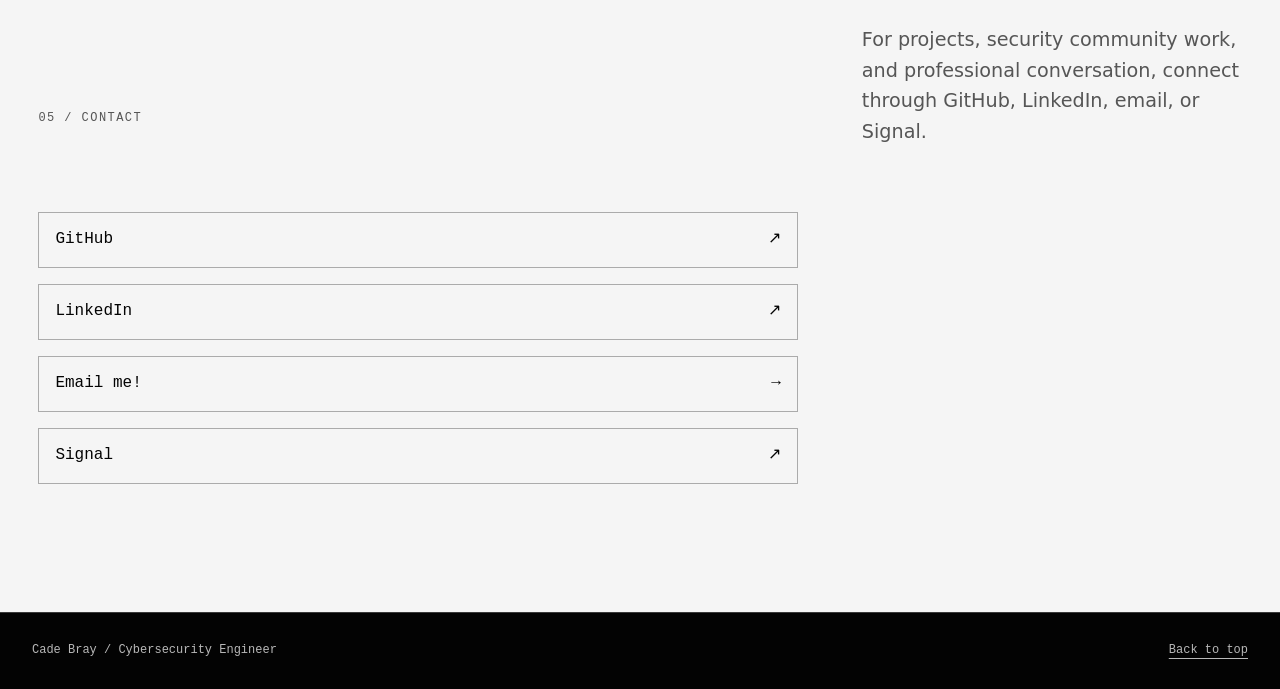
==== commit 550282ef: "content(branding): emphasize connected systems" ====
--- a/docs/index.html
+++ b/docs/index.html
@@ -3,7 +3,7 @@
   <head>
     <meta charset="utf-8">
     <meta name="viewport" content="width=device-width, initial-scale=1">
-    <meta name="description" content="Cybersecurity portfolio of Cade Bray, combining software engineering, secure design, physical security, RFID, community work, and risk.">
+    <meta name="description" content="Cybersecurity portfolio of Cade Bray, combining software engineering, secure design, connected systems, community work, and risk.">
     <meta name="theme-color" content="#030303">
     <title>Cade Bray | Cybersecurity Engineer</title>
     <link rel="stylesheet" href="./assets/css/reset.css">
@@ -58,7 +58,7 @@
             </span>
           </p>
           <p class="hero-statement">I build systems, study how they fail, and engineer them to fail safer.</p>
-          <p class="hero-support">Software security, physical security, RFID, community, and risk.</p>
+          <p class="hero-support">Software security, connected systems, community, and risk.</p>
           <div class="hero-actions">
             <a class="button button--primary" href="#projects">Explore selected work</a>
             <a class="button button--quiet" href="#contact">Start a conversation</a>
@@ -71,7 +71,7 @@
           <p class="section-index" aria-hidden="true">01 / Focus</p>
           <div class="section-heading">
             <h2 id="focus-title">Security is a systems problem.</h2>
-            <p>My work connects software behavior, physical controls, and organizational decisions.</p>
+            <p>My work connects software behavior, connected devices, and organizational decisions.</p>
           </div>
           <div class="focus-grid">
             <article class="focus-card">
@@ -81,8 +81,8 @@
             </article>
             <article class="focus-card">
               <p class="card-number">02</p>
-              <h3>Physical + RFID security</h3>
-              <p>Exploring access systems, RFID, physical controls, and the human-facing surfaces where digital and physical security meet.</p>
+              <h3>Connected systems</h3>
+              <p>Exploring IoT, RFID, BLE, and the trust boundaries between devices, identities, and software.</p>
             </article>
             <article class="focus-card">
               <p class="card-number">03</p>
@@ -105,7 +105,7 @@
               <p class="project-meta">Public repository / Full-stack IoT</p>
               <h3>IoT Thermostat</h3>
               <p>A Raspberry Pi thermostat combines GPIO controls, an I2C temperature and humidity sensor, and a local display with a Node.js API, MongoDB, and an Angular control interface.</p>
-              <p class="security-lens"><strong>Security lens:</strong> Device IDs and secrets, JWT-backed accounts, physical controls, API endpoints, and stored state create trust boundaries from hardware to browser.</p>
+              <p class="security-lens"><strong>Security lens:</strong> Device IDs and secrets, JWT-backed accounts, control inputs, API endpoints, and stored state create trust boundaries from hardware to browser.</p>
               <ul class="tag-list" aria-label="Technologies and topics">
                 <li>Java + Pi4J</li>
                 <li>Node.js + MongoDB</li>
@@ -206,7 +206,7 @@
           </div>
           <div class="about-copy">
             <p>I describe my strongest skill as adaptability. I approach engineering and security as professional puzzle solving: understand the objective, use the right tools, and stay flexible enough to find a practical path forward.</p>
-            <p>That “fixer” mindset now combines a software engineering foundation with hands-on work in physical security, RFID, community, and risk management.</p>
+            <p>That “fixer” mindset now combines a software engineering foundation with hands-on work in connected systems, RFID, community, and risk management.</p>
             <p>The goal is not to promise perfect systems. It is to understand failure modes, reduce exposure, and make recovery part of the design.</p>
           </div>
         </div>
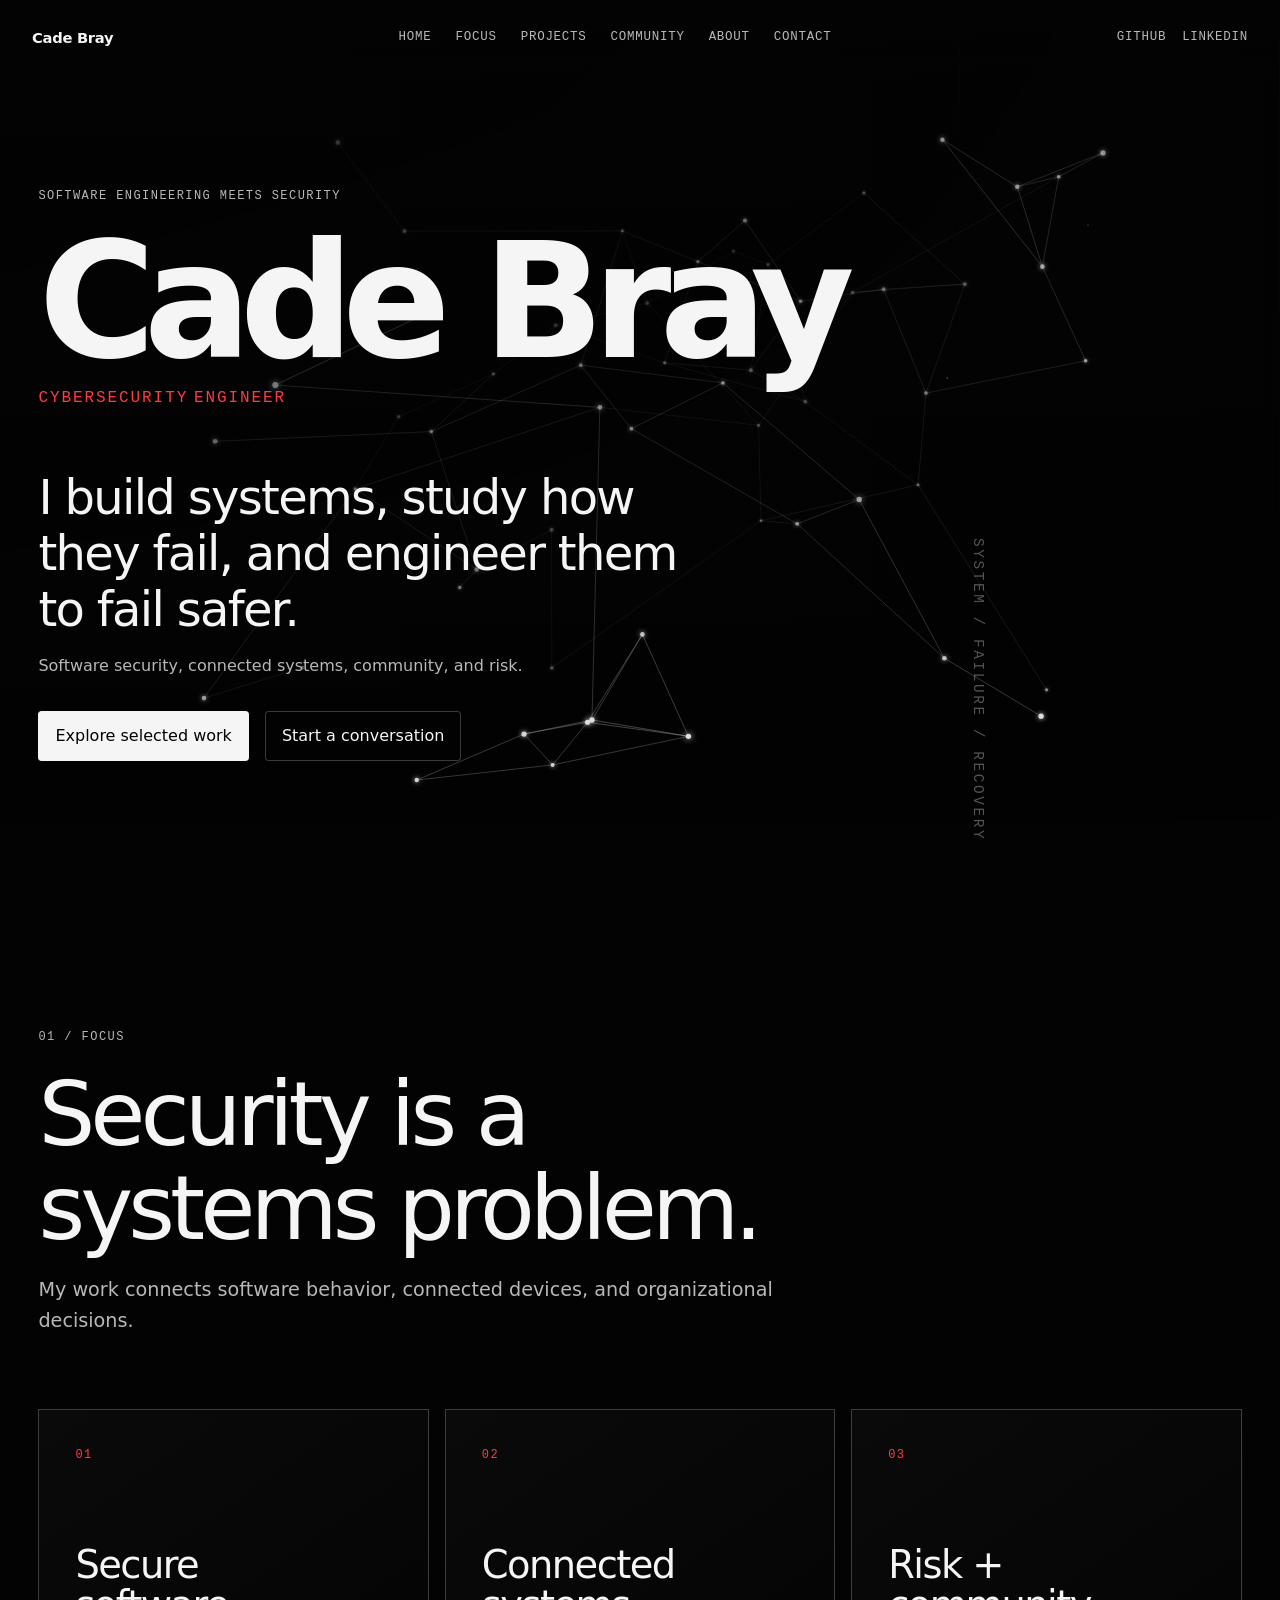
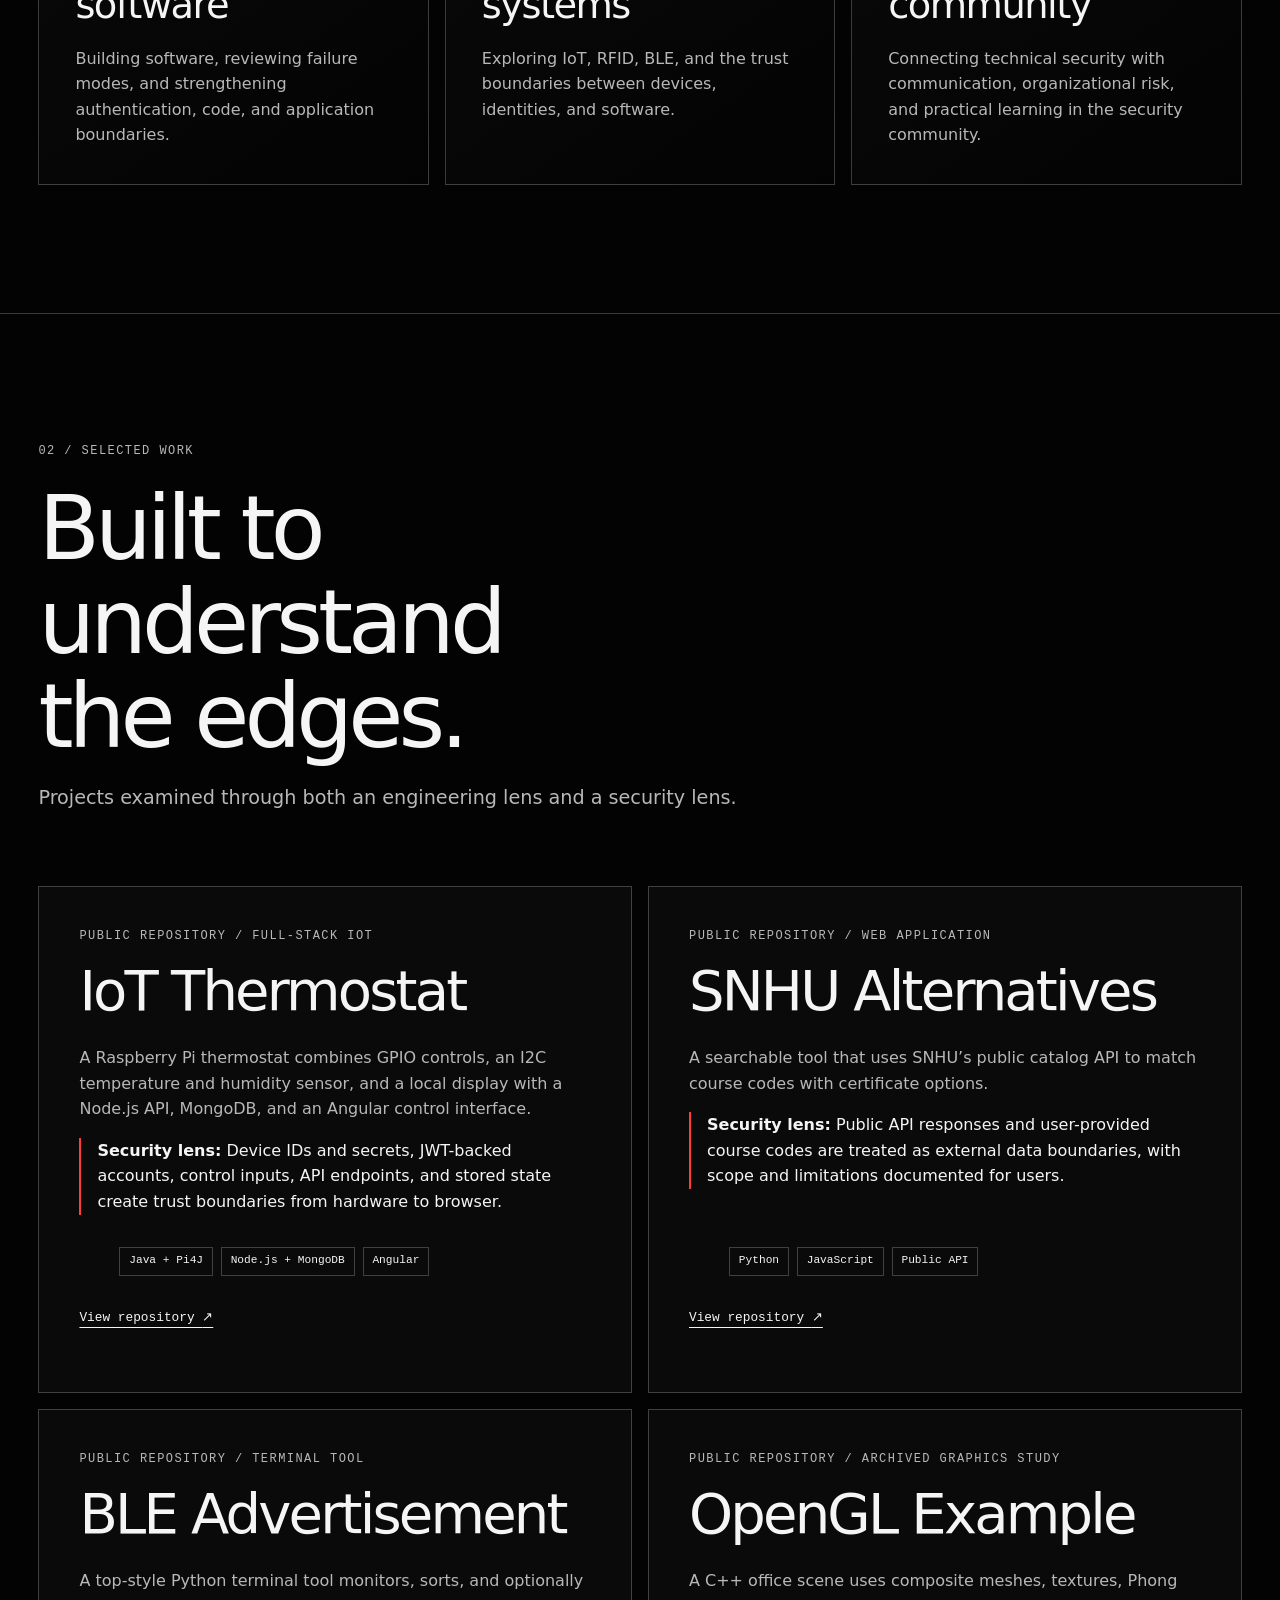
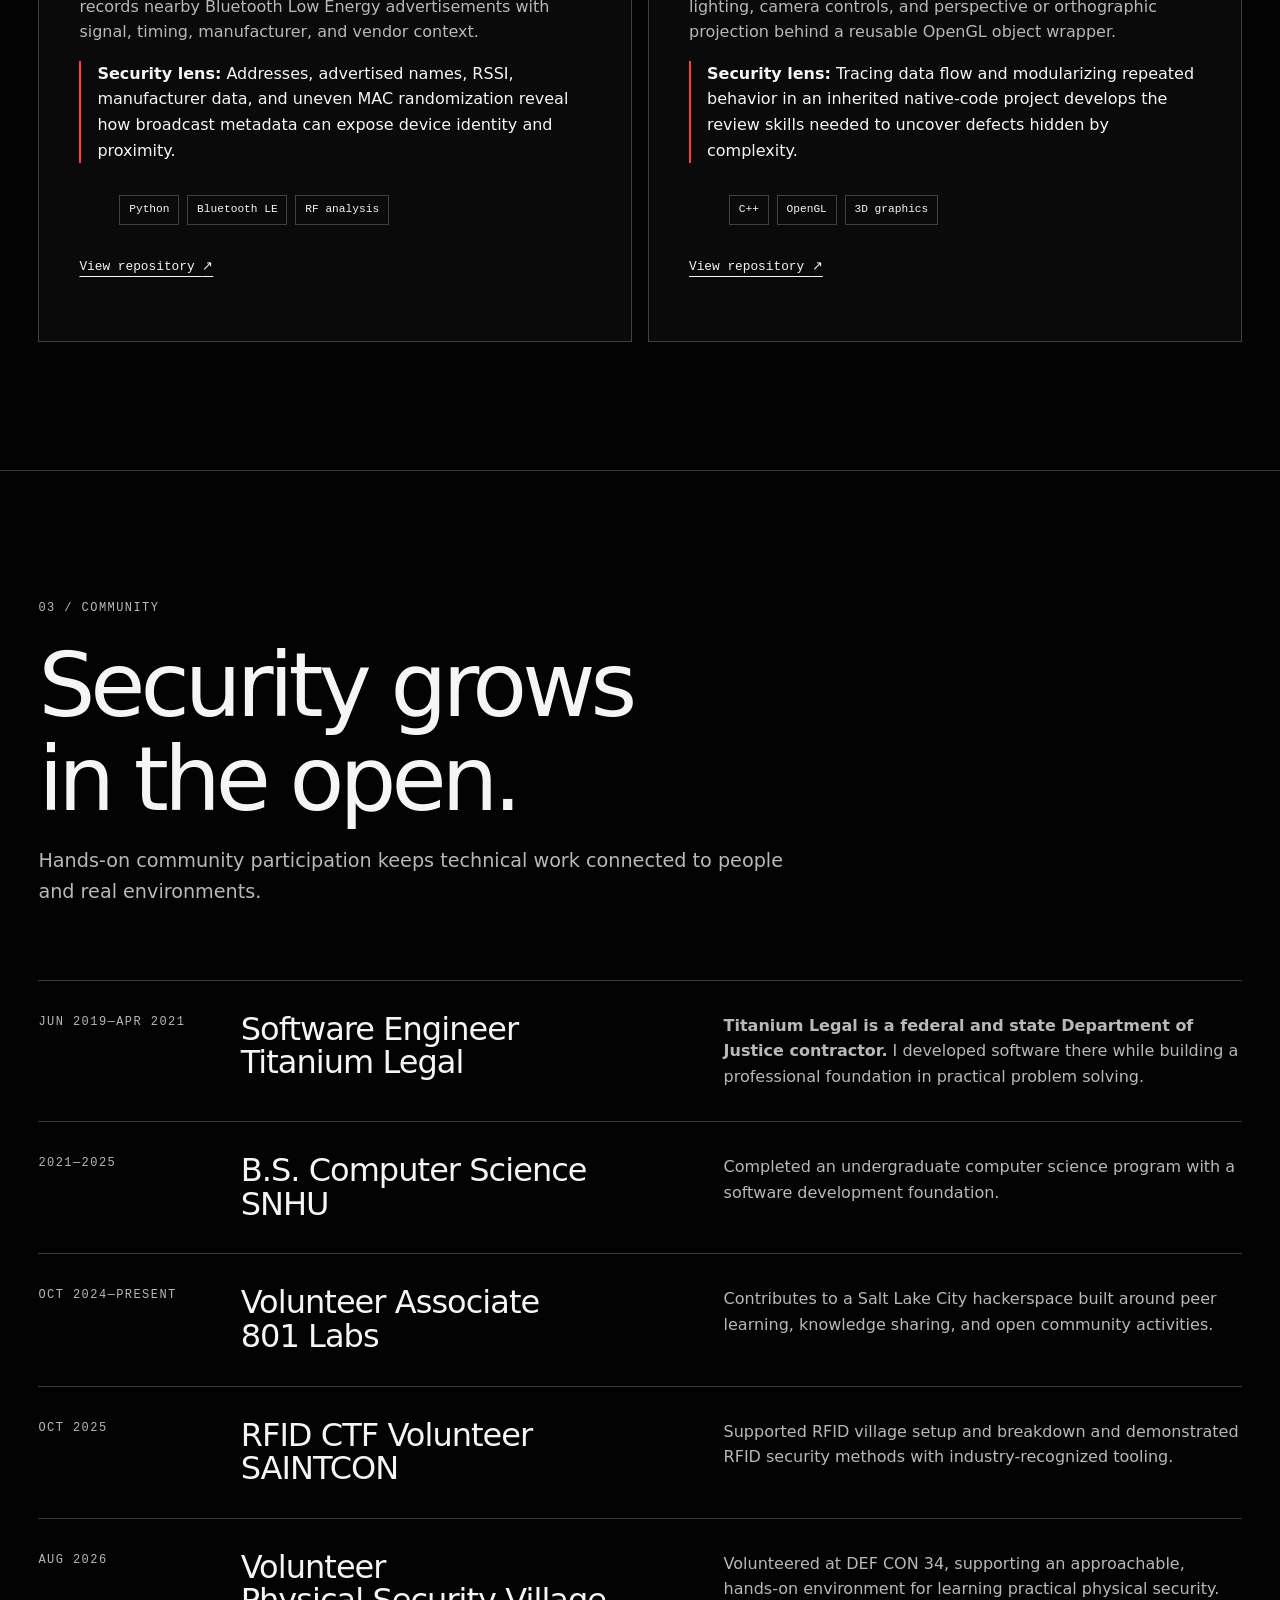
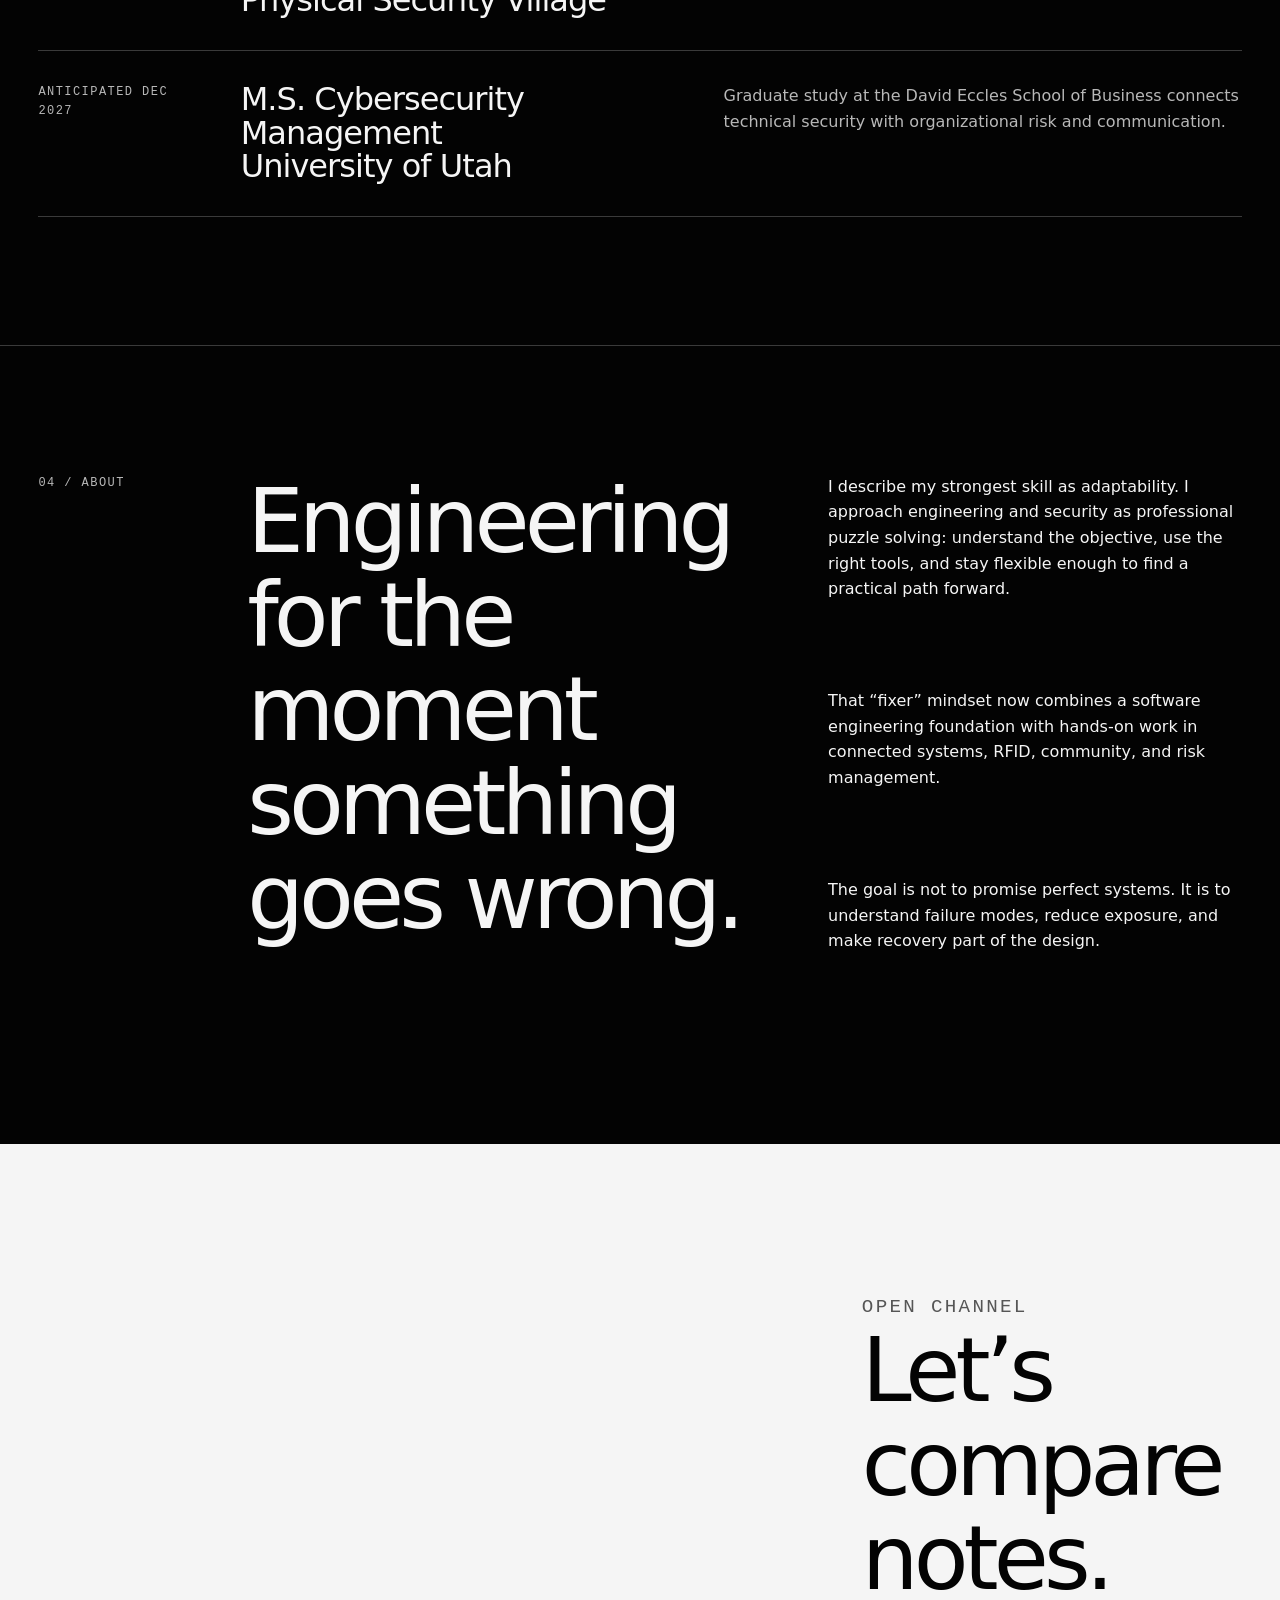
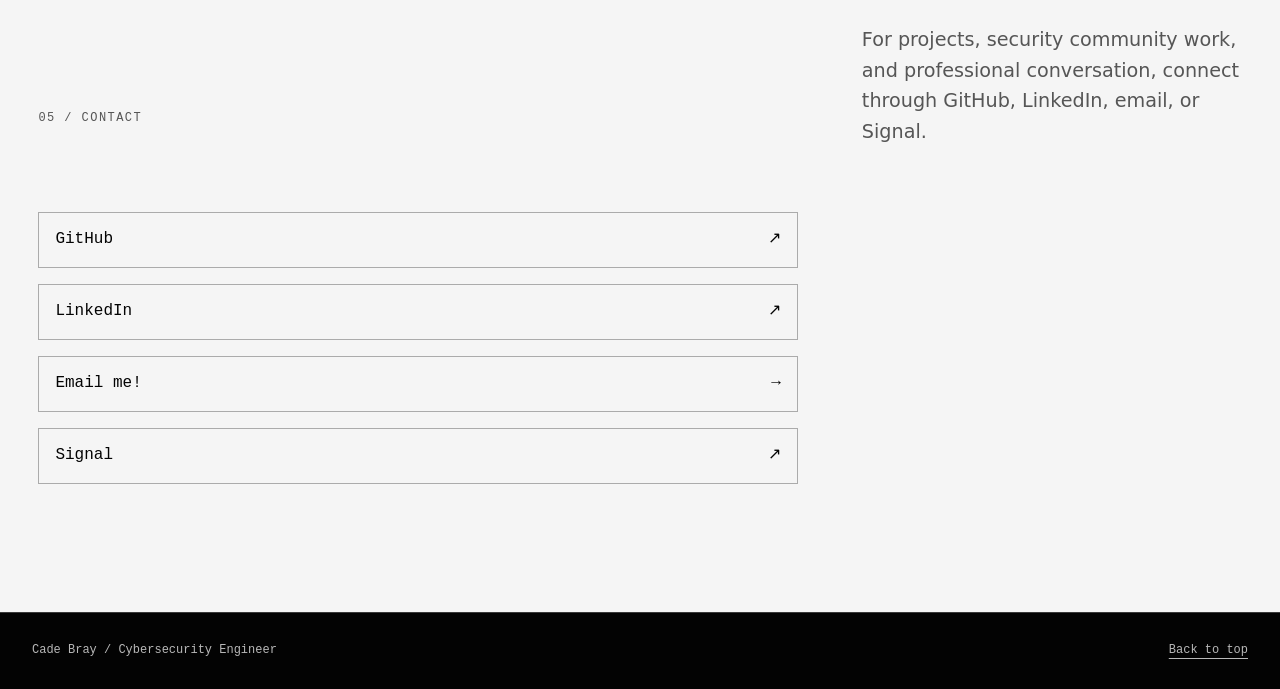
==== commit 7af4217a: "feat(network): render drifting perspective network" ====
--- a/docs/index.html
+++ b/docs/index.html
@@ -47,6 +47,7 @@
 
     <main id="main-content">
       <section id="home" class="hero" aria-labelledby="hero-title">
+        <canvas id="network-canvas" class="network-canvas" aria-hidden="true"></canvas>
         <div class="hero-backdrop" aria-hidden="true"></div>
         <div class="hero-content page-shell">
           <p class="eyebrow">Software engineering meets security</p>
--- a/docs/assets/css/components/hero.css
+++ b/docs/assets/css/components/hero.css
@@ -1,5 +1,6 @@
 .hero,
 .error-page {
+  position: relative;
   overflow: hidden;
   background:
     radial-gradient(circle at 72% 38%, rgba(255, 59, 59, 0.07), transparent 1px),
@@ -9,8 +10,18 @@
   background-size: auto, auto, auto, auto;
 }
 
+.network-canvas {
+  position: absolute;
+  z-index: 0;
+  inset: 0;
+  inline-size: 100%;
+  block-size: 100%;
+  pointer-events: none;
+}
+
 .hero-backdrop {
   position: absolute;
+  z-index: 1;
   inset: 0;
   background:
     linear-gradient(90deg, var(--color-bg) 0%, rgba(3, 3, 3, 0.78) 42%, rgba(3, 3, 3, 0.16) 100%),
@@ -19,7 +30,7 @@
 }
 
 .hero-content {
-  z-index: 1;
+  z-index: 2;
 }
 
 .hero-content::before {
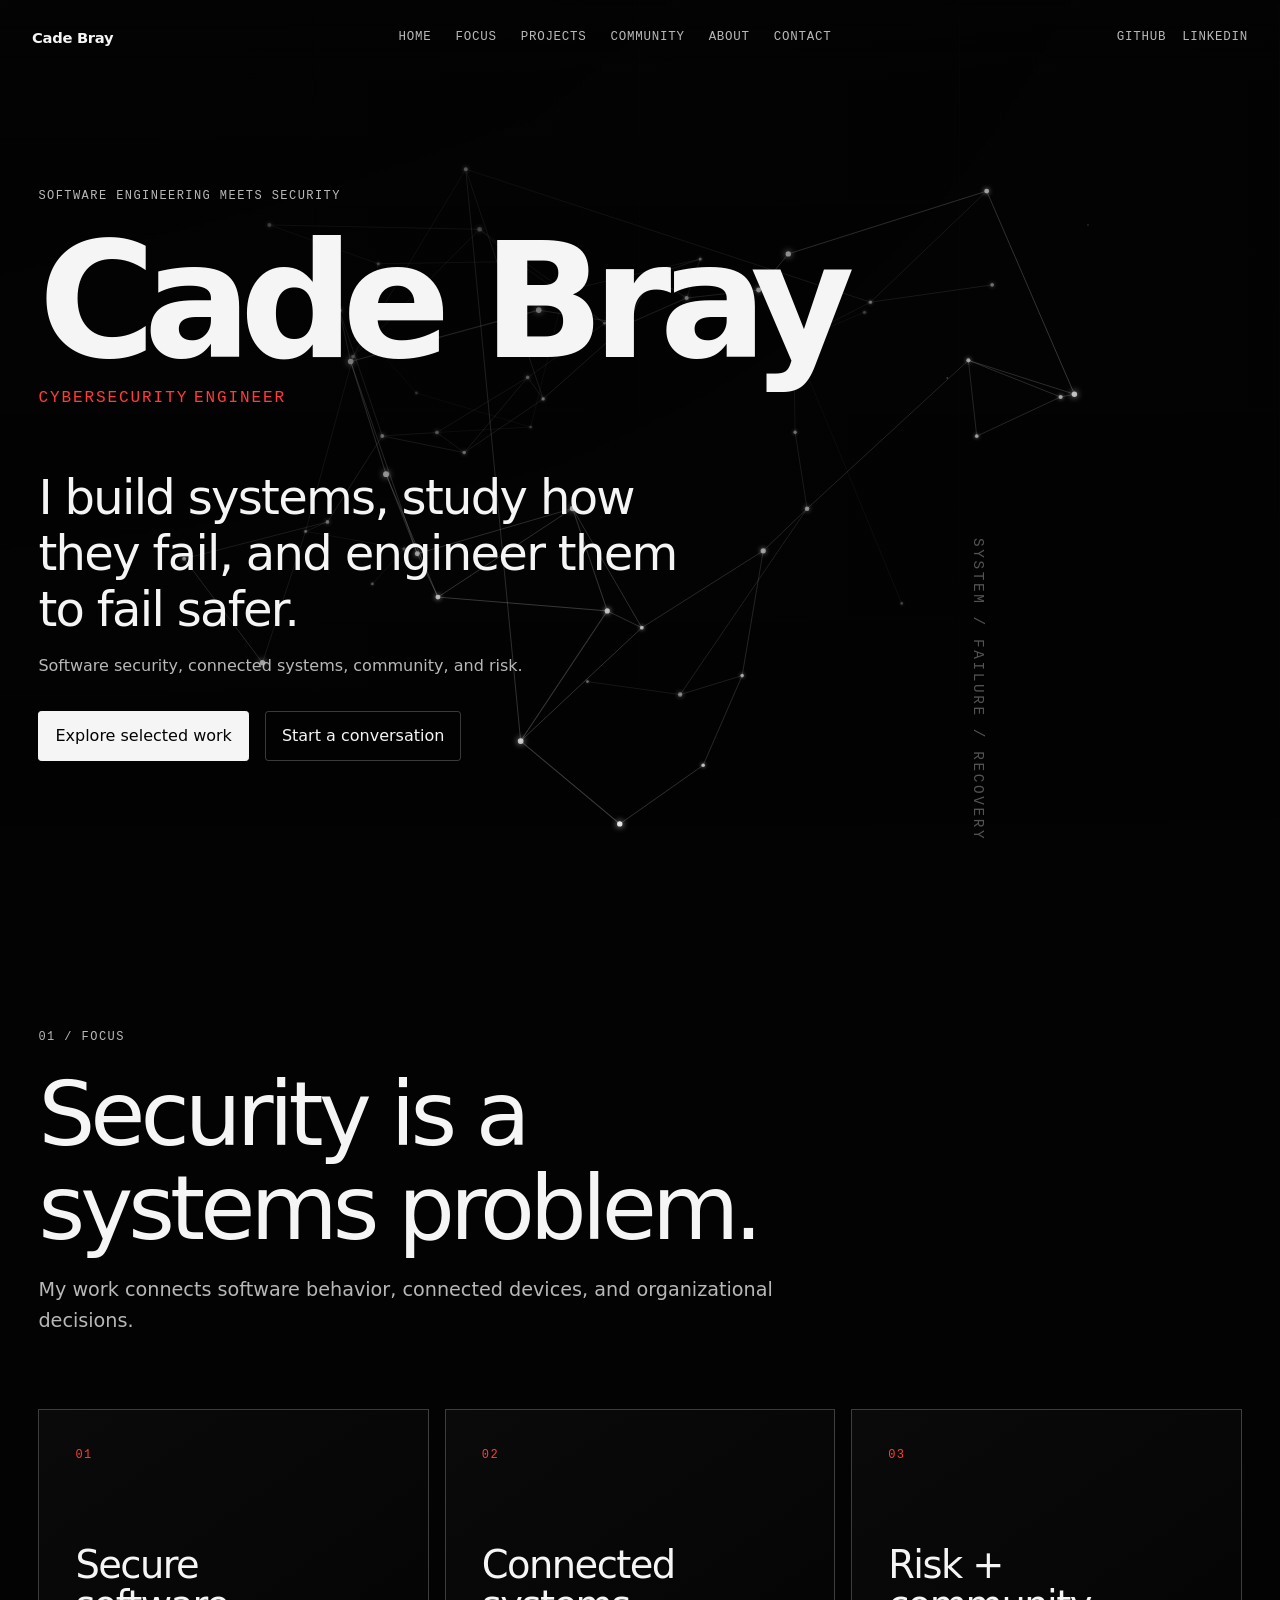
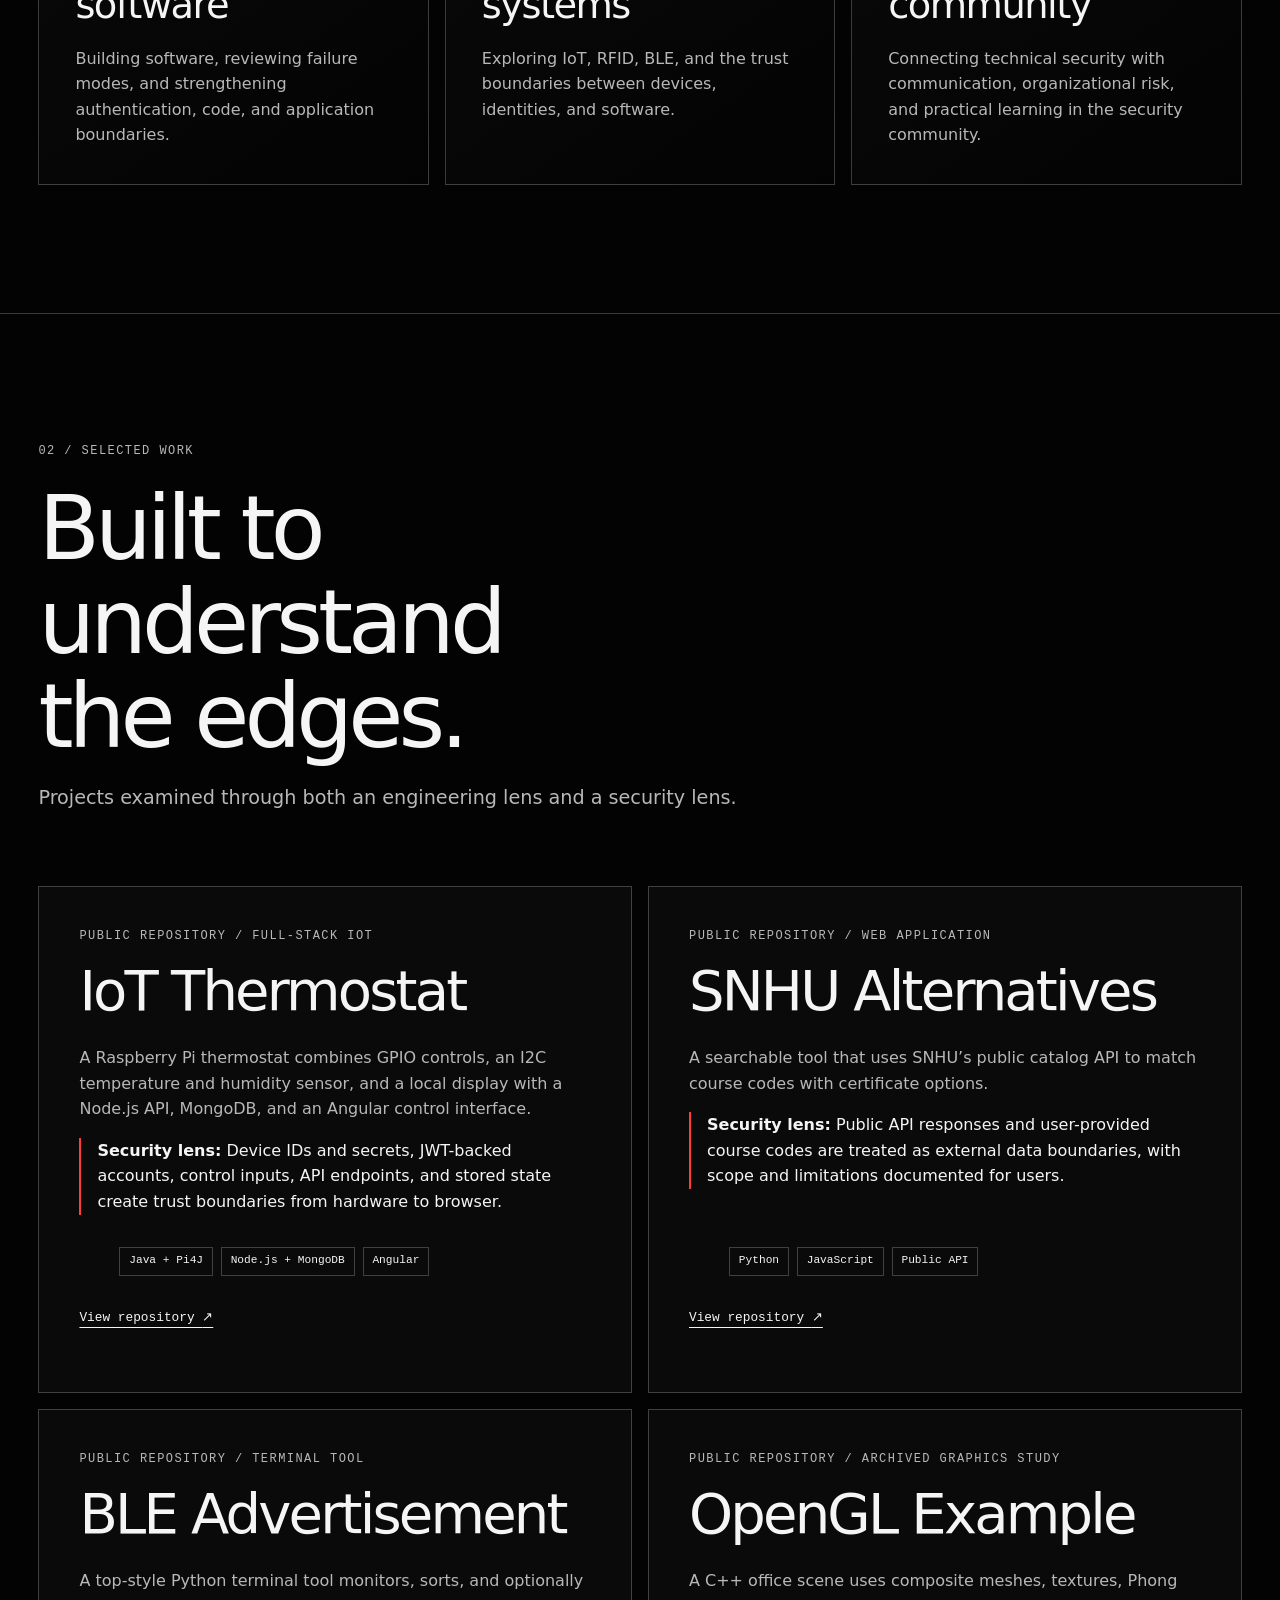
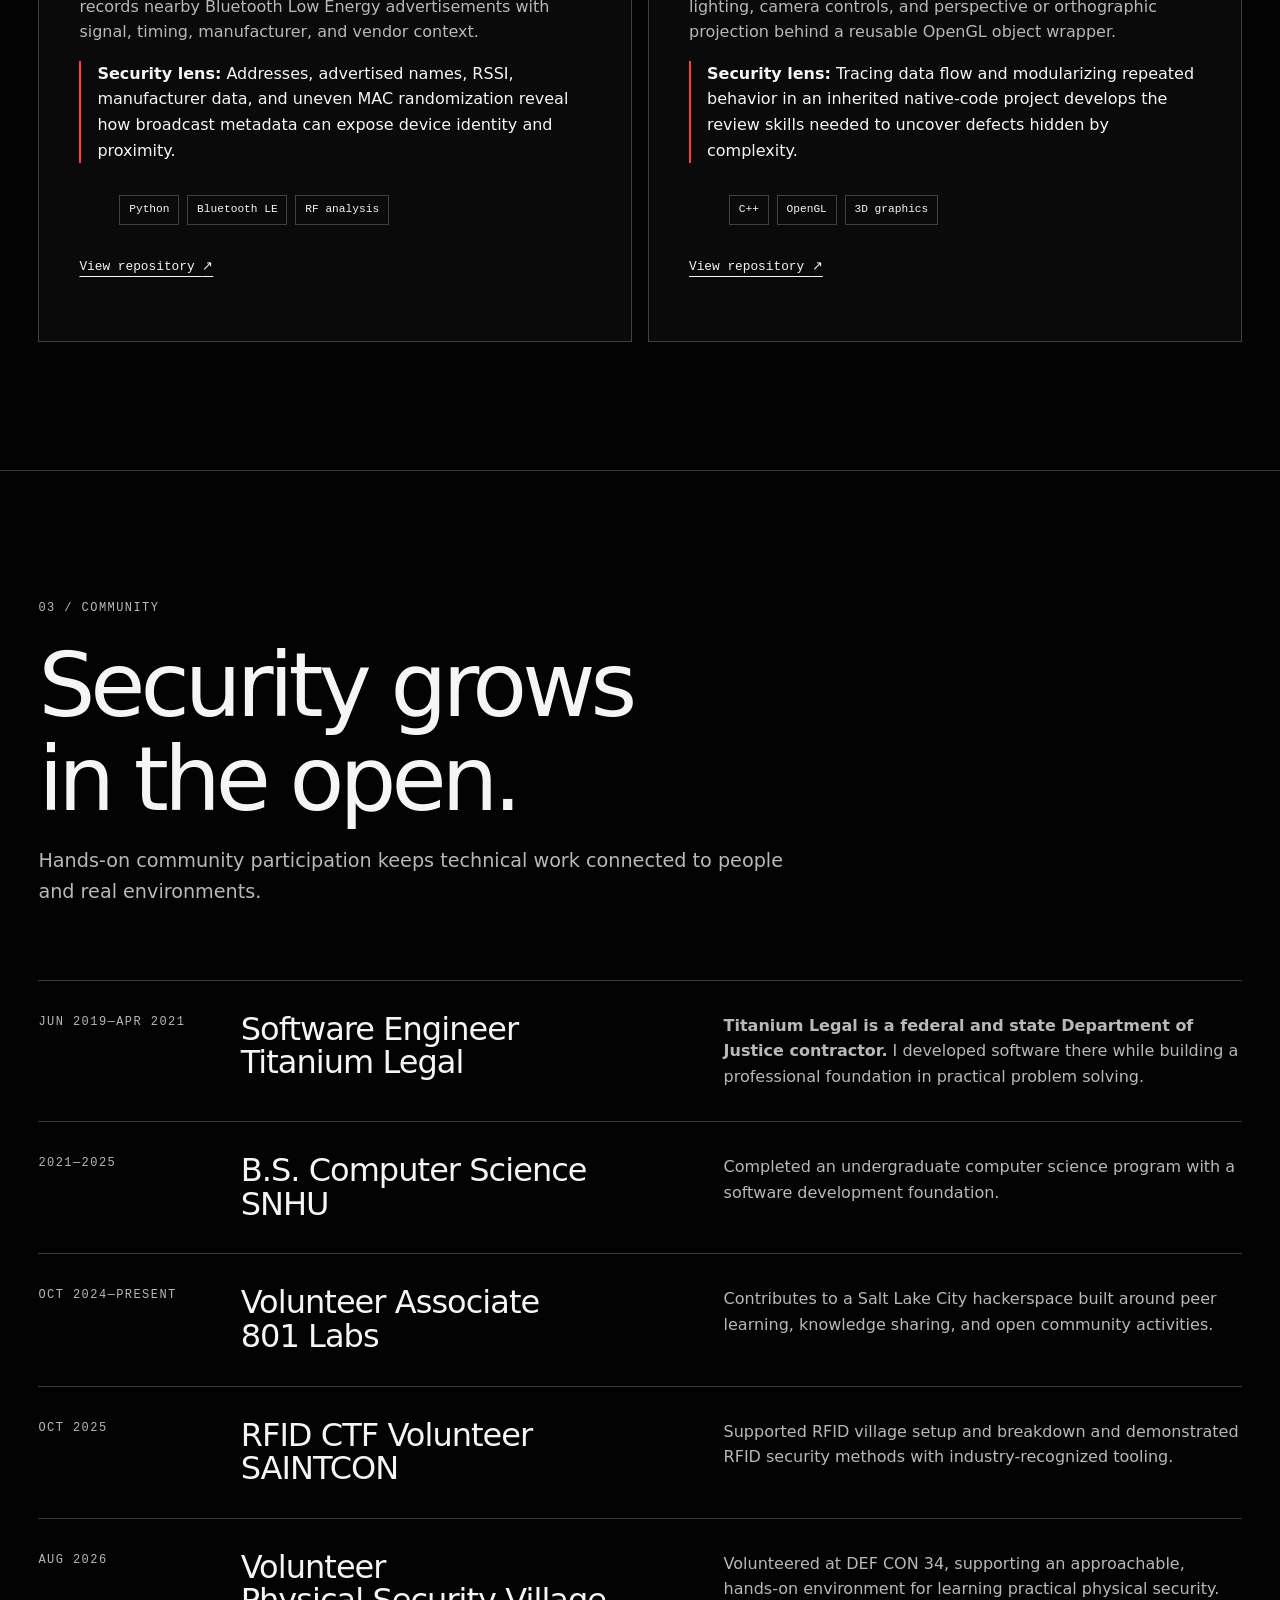
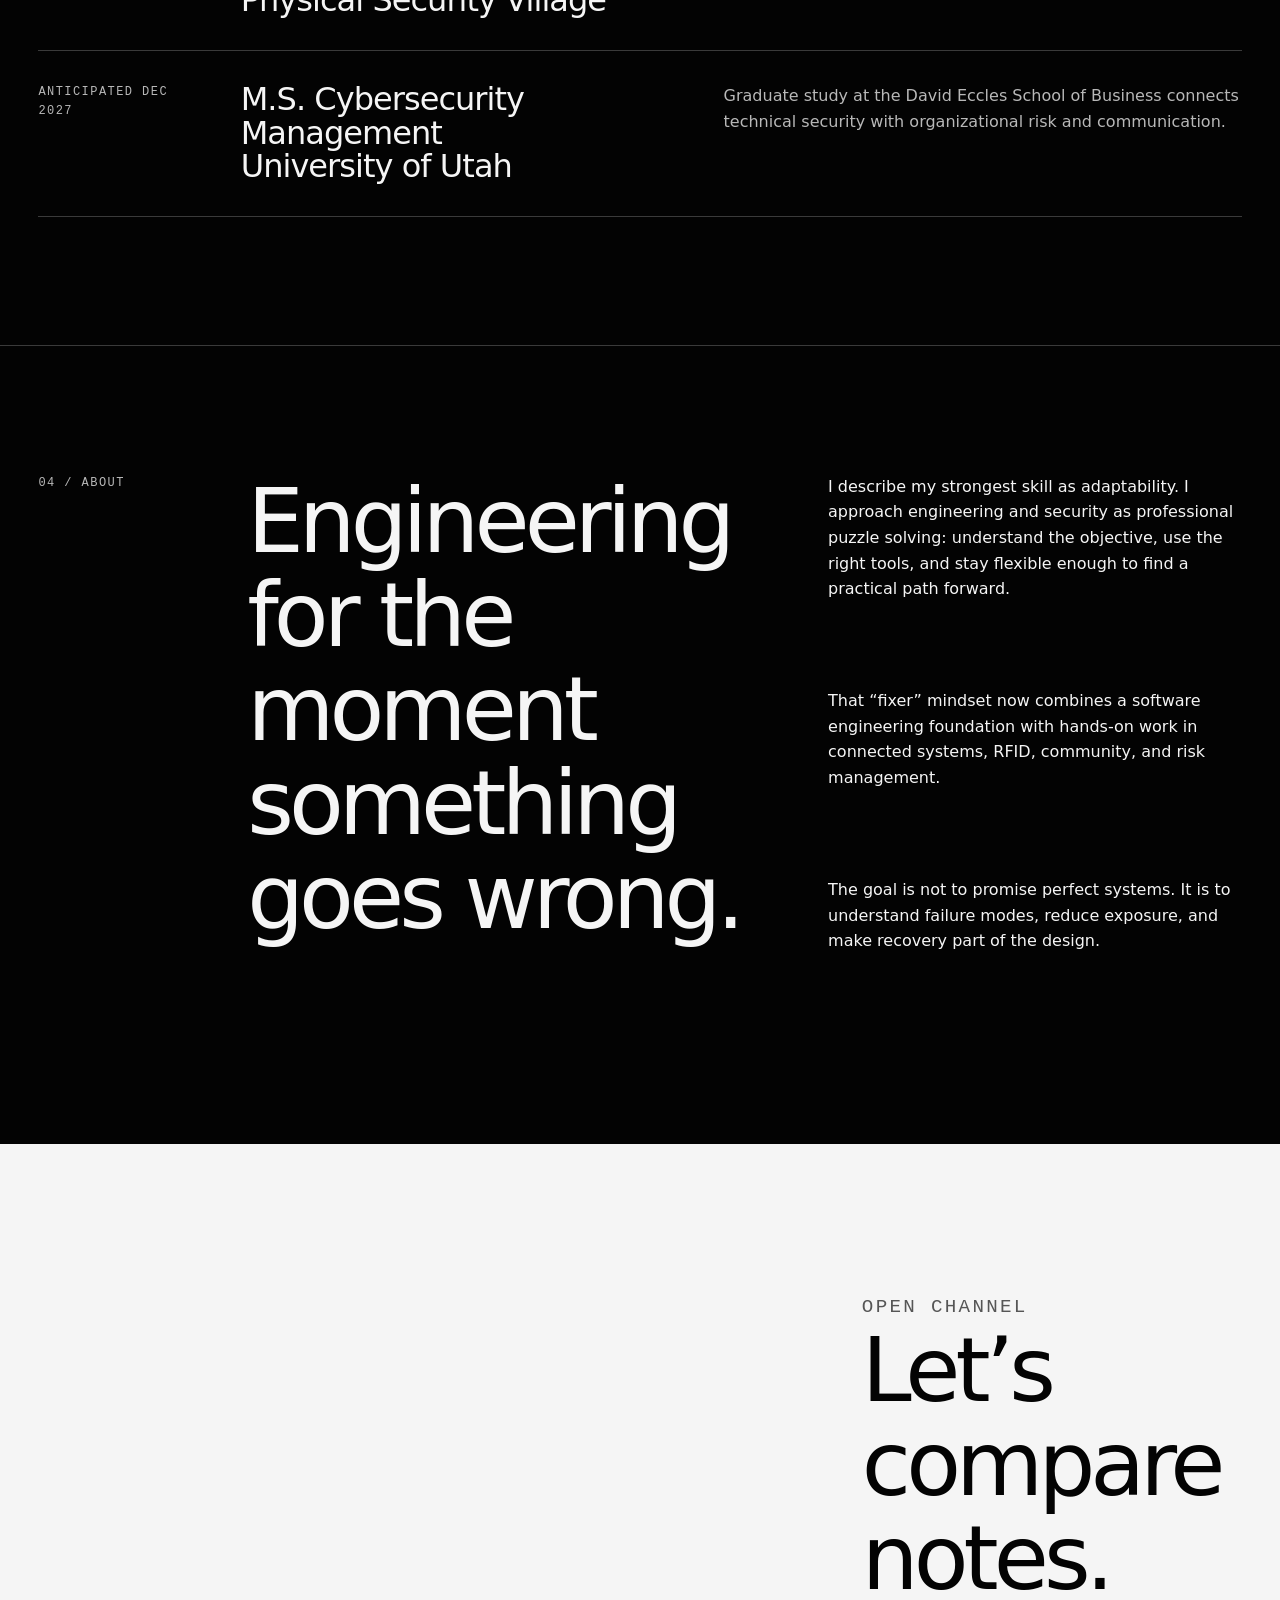
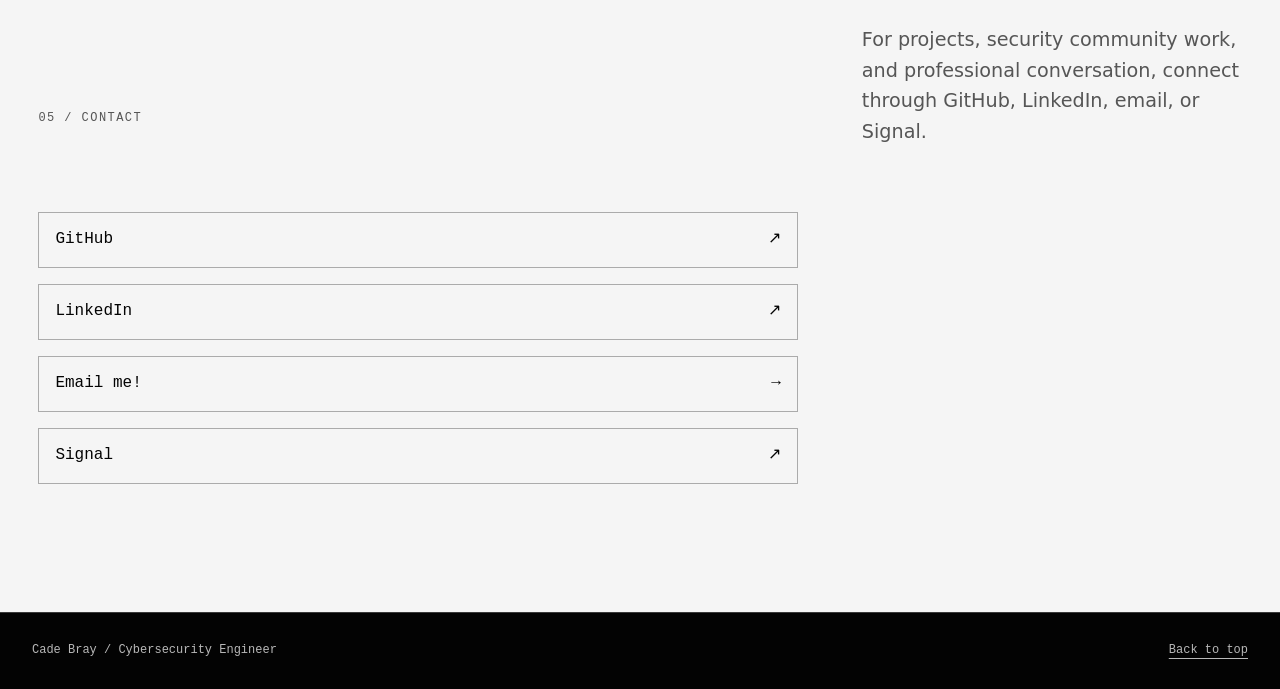
==== commit ffed86df: "a11y: strengthen motion and keyboard behavior" ====
--- a/docs/index.html
+++ b/docs/index.html
@@ -38,14 +38,13 @@
           <a href="https://github.com/Cade-Bray" target="_blank" rel="noopener noreferrer">GitHub</a>
           <a href="https://www.linkedin.com/in/cade-bray/" target="_blank" rel="noopener noreferrer">LinkedIn</a>
         </div>
-        <button class="menu-toggle" type="button" data-menu-toggle aria-expanded="false" aria-controls="section-menu">
-          <span class="visually-hidden">Toggle page navigation</span>
+        <button class="menu-toggle" type="button" data-menu-toggle aria-expanded="false" aria-controls="section-menu" aria-label="Open page navigation">
           <span class="menu-toggle__icon" aria-hidden="true"></span>
         </button>
       </nav>
     </header>
 
-    <main id="main-content">
+    <main id="main-content" tabindex="-1">
       <section id="home" class="hero" aria-labelledby="hero-title">
         <canvas id="network-canvas" class="network-canvas" aria-hidden="true"></canvas>
         <div class="hero-backdrop" aria-hidden="true"></div>
--- a/docs/assets/css/tokens.css
+++ b/docs/assets/css/tokens.css
@@ -16,3 +16,10 @@
   --duration-fast: 160ms;
   --duration-base: 260ms;
 }
+
+@media (prefers-reduced-motion: reduce) {
+  :root {
+    --duration-fast: 0ms;
+    --duration-base: 0ms;
+  }
+}
--- a/docs/assets/css/base.css
+++ b/docs/assets/css/base.css
@@ -17,9 +17,17 @@
   color: inherit;
 }
 
-a:focus-visible {
-  outline: 2px solid var(--color-text);
+:where(a, button):focus-visible {
+  outline: 2px solid var(--color-danger);
   outline-offset: 4px;
+}
+
+main:focus {
+  outline: none;
+}
+
+[id] {
+  scroll-margin-block-start: 5rem;
 }
 
 h1,
--- a/docs/assets/css/components/project-card.css
+++ b/docs/assets/css/components/project-card.css
@@ -70,3 +70,10 @@
     grid-template-columns: 1fr;
   }
 }
+
+@media (prefers-reduced-motion: reduce) {
+  .project-card:hover,
+  .project-card:focus-within {
+    transform: none;
+  }
+}
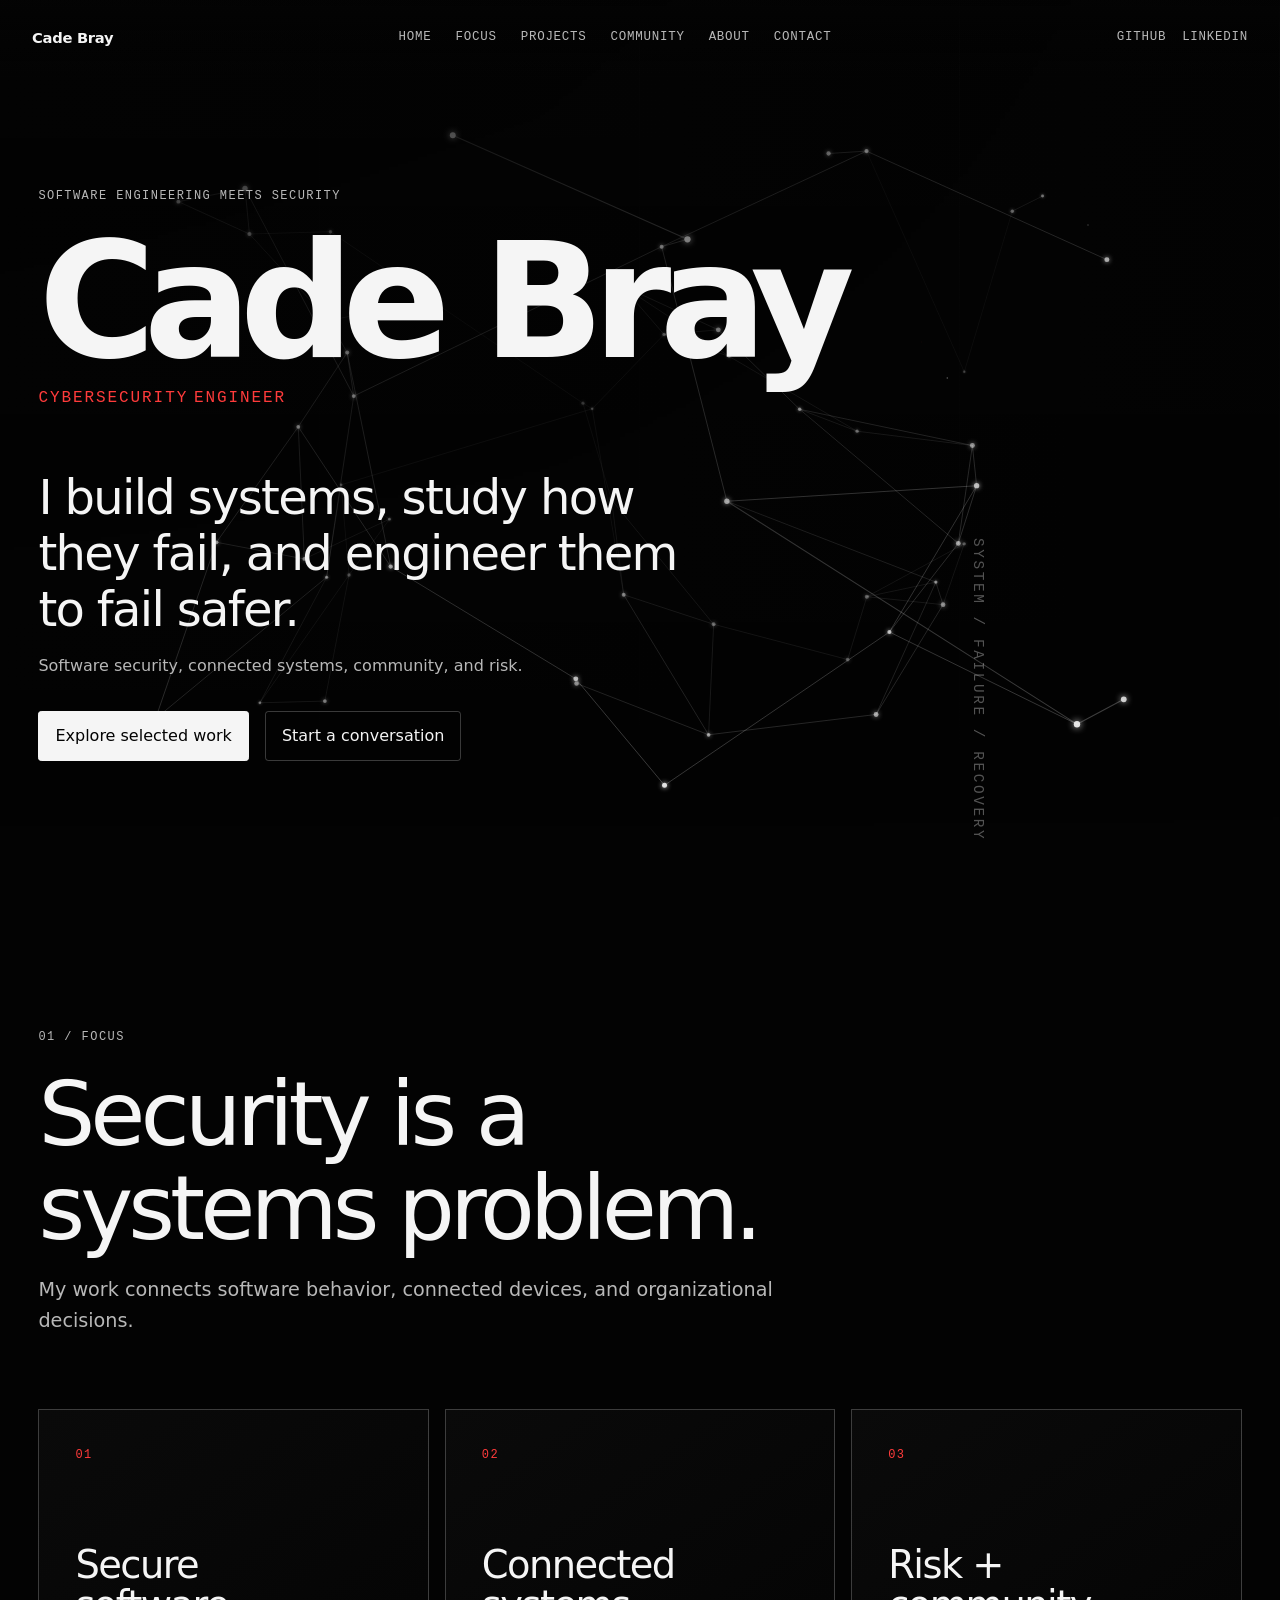
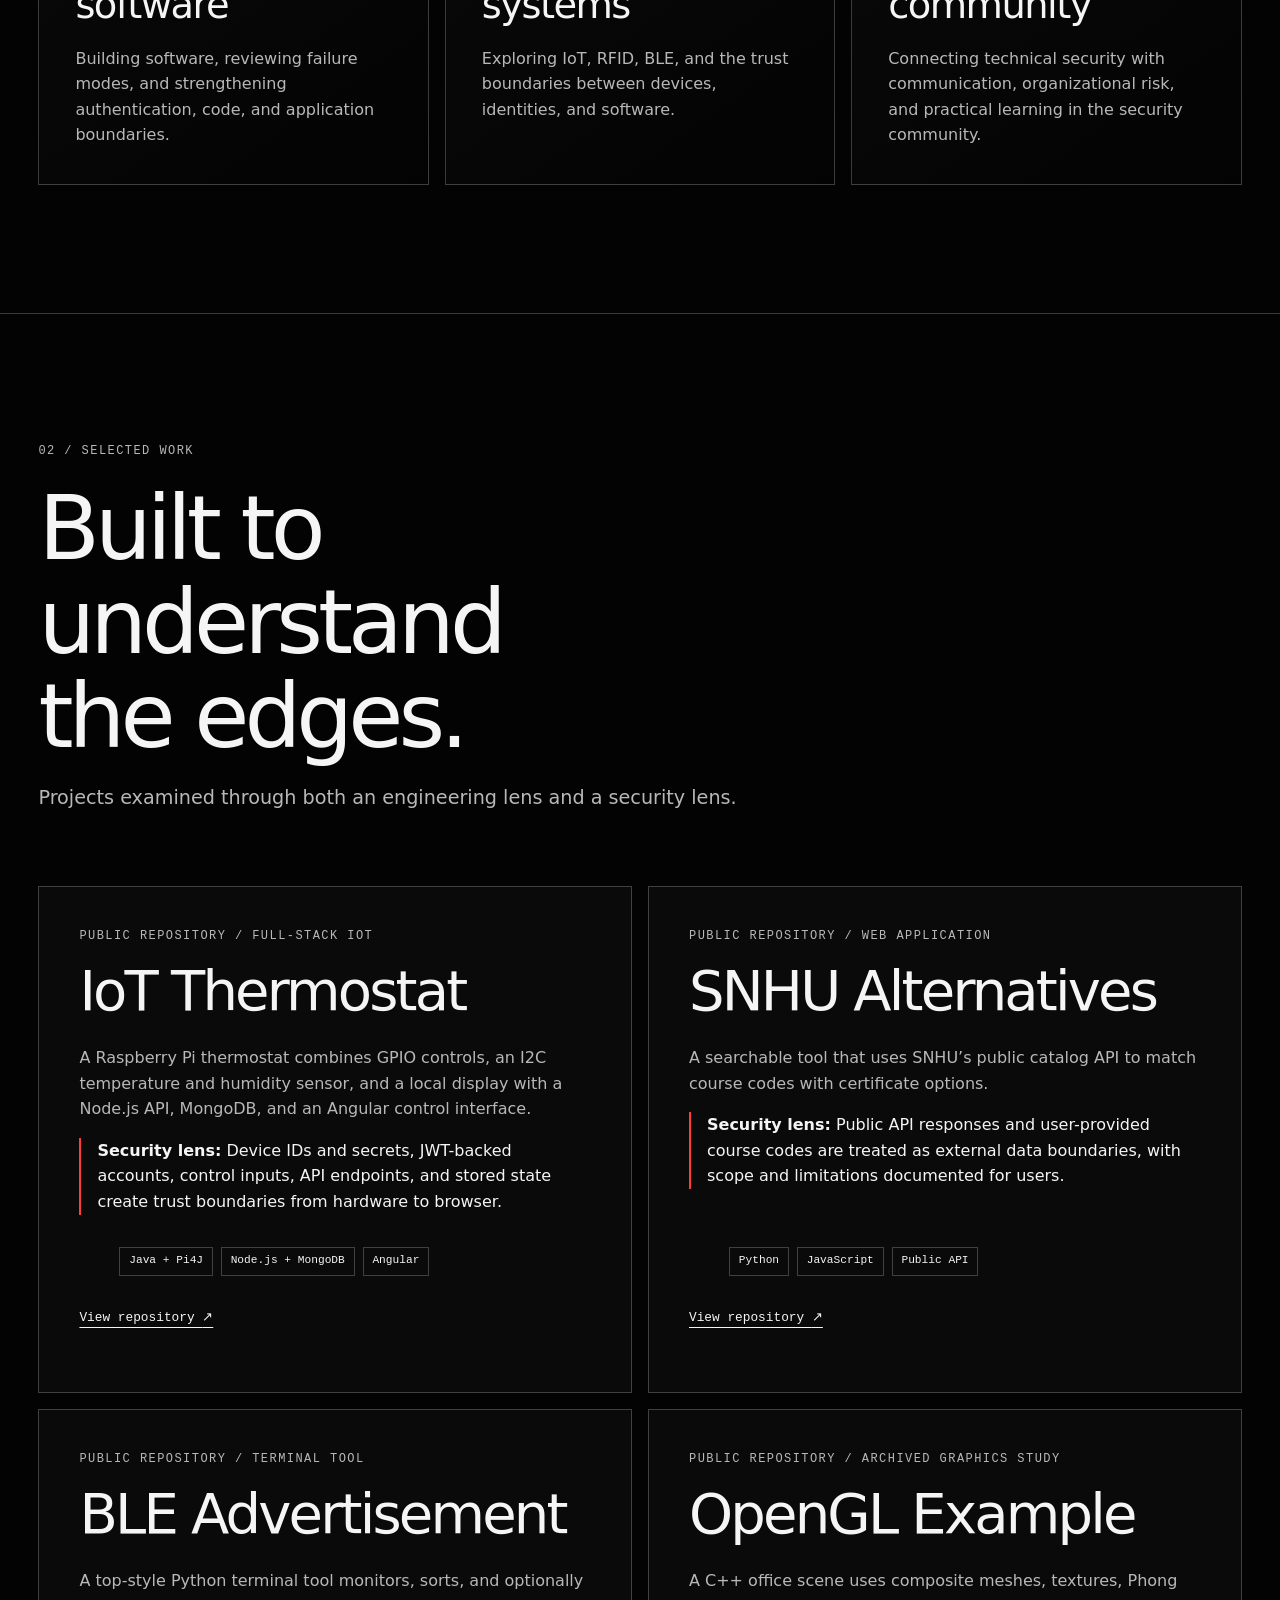
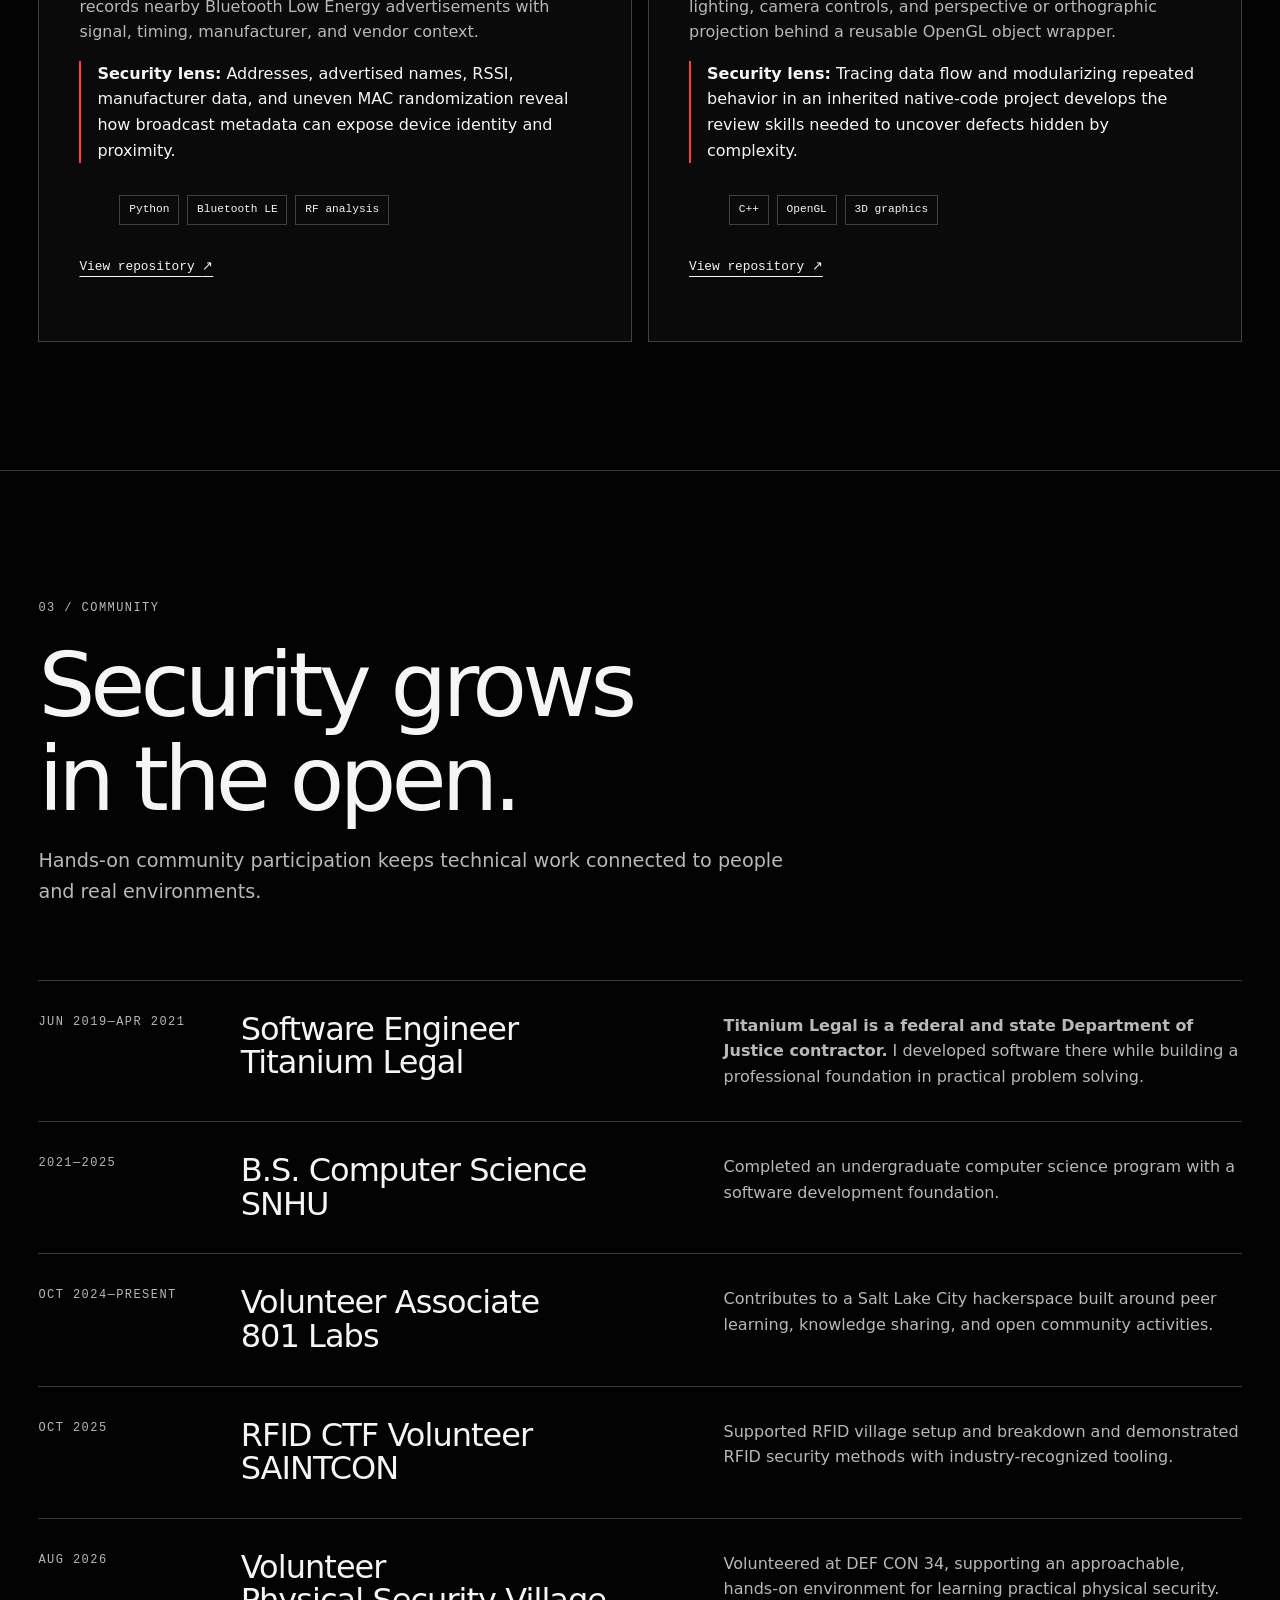
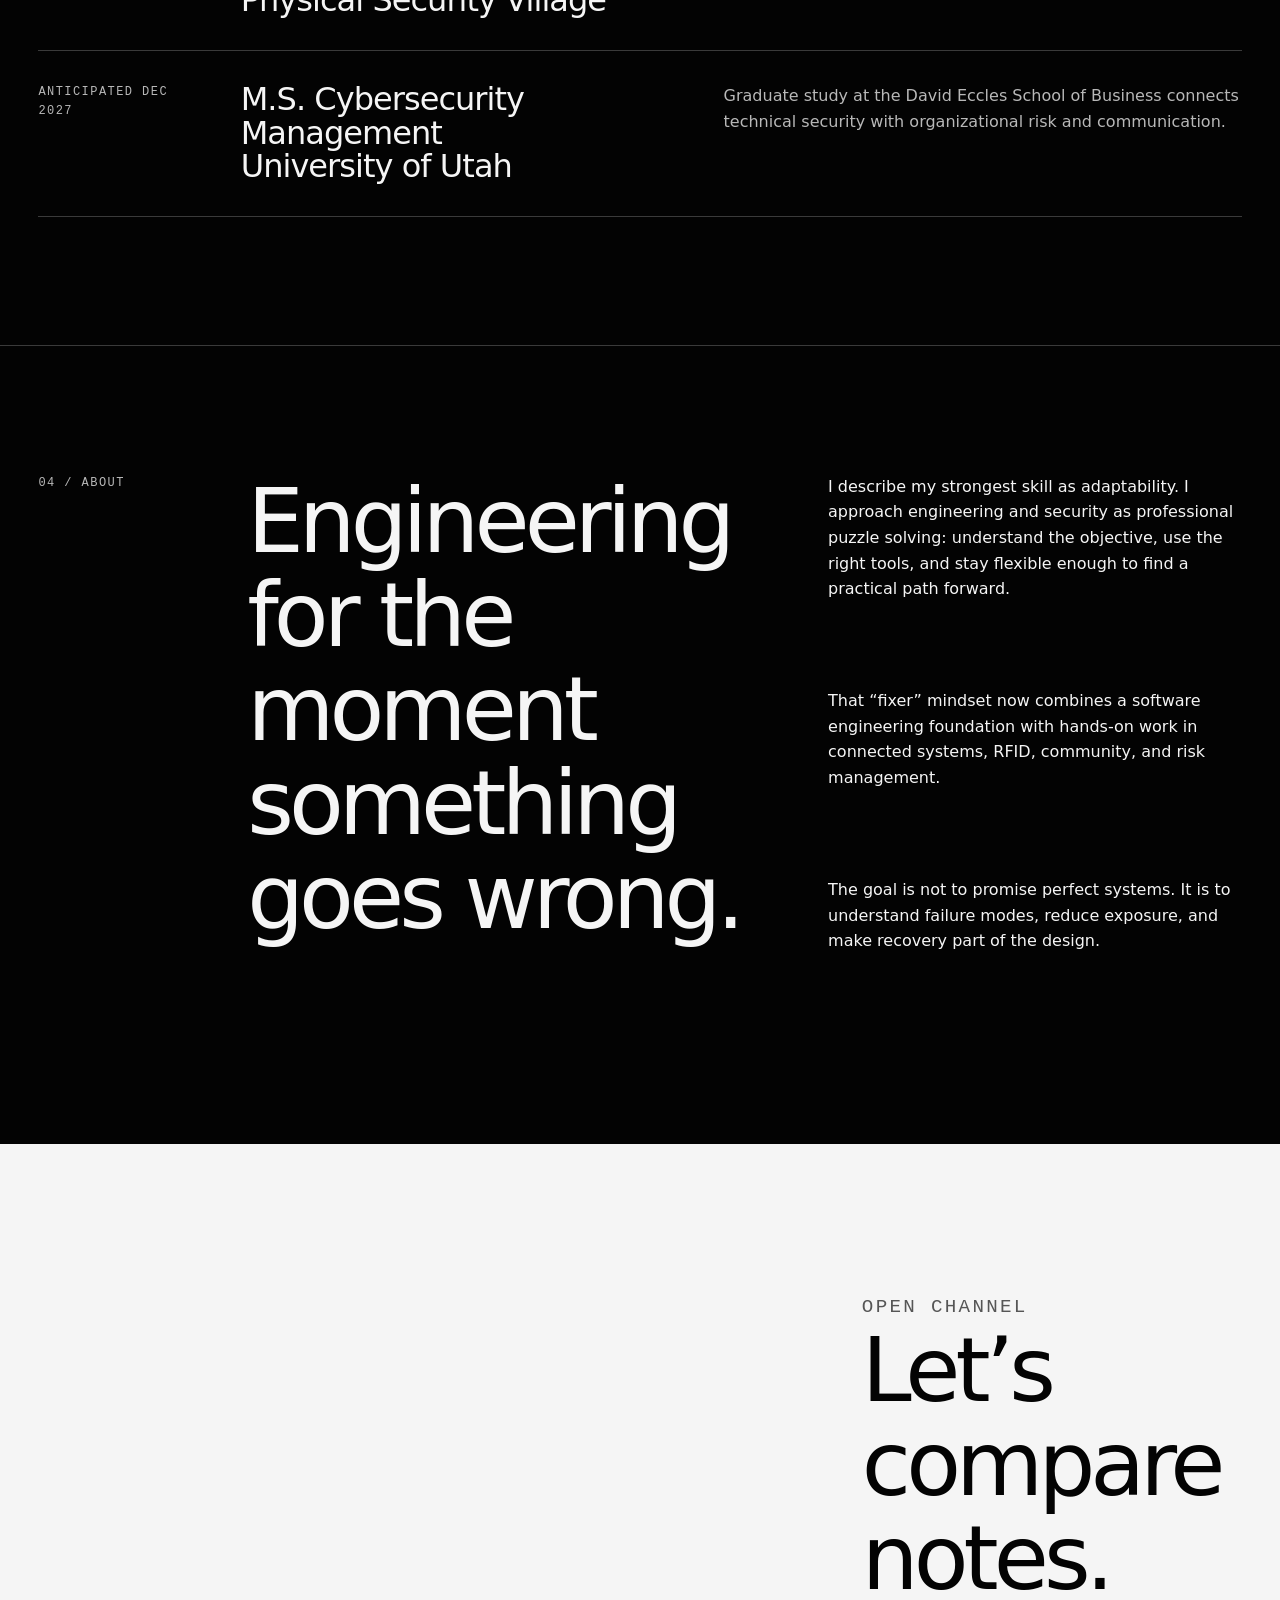
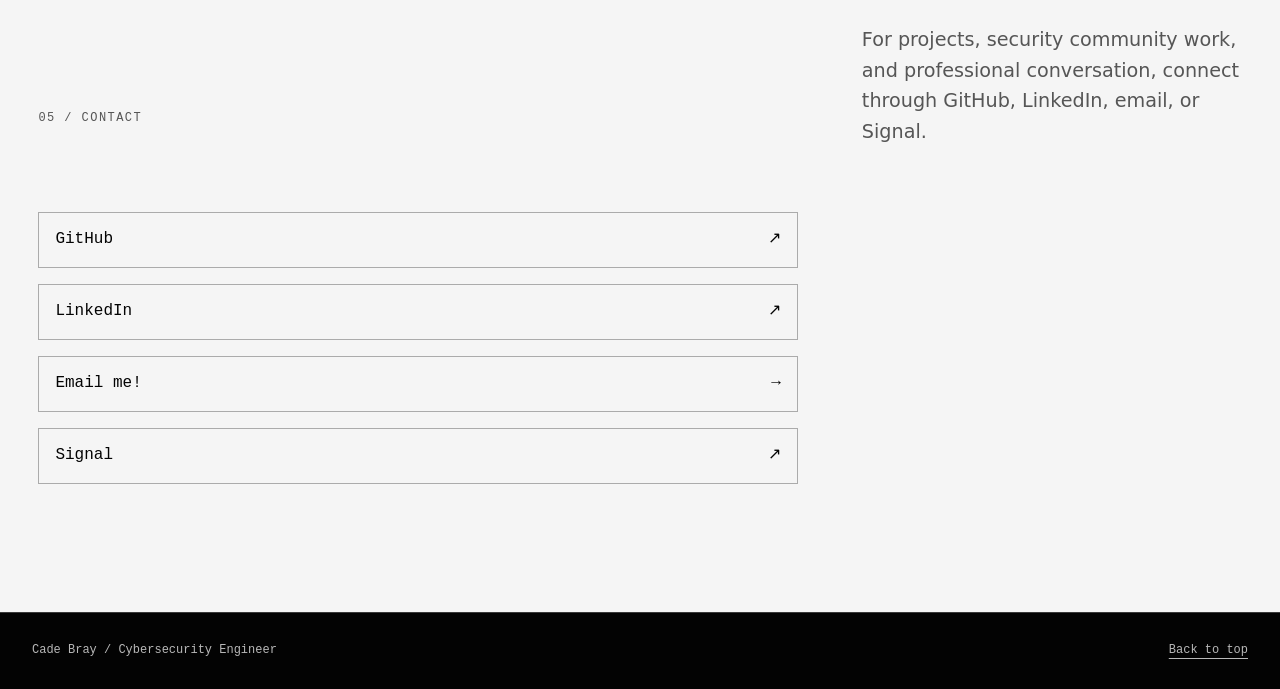
==== commit 2ee257b4: "feat(metadata): add social preview card" ====
--- a/docs/index.html
+++ b/docs/index.html
@@ -4,7 +4,23 @@
     <meta charset="utf-8">
     <meta name="viewport" content="width=device-width, initial-scale=1">
     <meta name="description" content="Cybersecurity portfolio of Cade Bray, combining software engineering, secure design, connected systems, community work, and risk.">
+    <meta name="author" content="Cade Bray">
     <meta name="theme-color" content="#030303">
+    <meta property="og:type" content="website">
+    <meta property="og:locale" content="en_US">
+    <meta property="og:title" content="Cade Bray | Cybersecurity Engineer">
+    <meta property="og:description" content="Software engineering, connected systems, cybersecurity, community, and risk.">
+    <meta property="og:url" content="https://cade-bray.github.io/Portfolio/">
+    <meta property="og:image" content="https://cade-bray.github.io/Portfolio/assets/images/social-preview.png">
+    <meta property="og:image:width" content="1200">
+    <meta property="og:image:height" content="630">
+    <meta property="og:image:alt" content="Cade Bray — Software Engineering Meets Security, over a connected black, white, and red network.">
+    <meta name="twitter:card" content="summary_large_image">
+    <meta name="twitter:title" content="Cade Bray | Cybersecurity Engineer">
+    <meta name="twitter:description" content="Software engineering, connected systems, cybersecurity, community, and risk.">
+    <meta name="twitter:image" content="https://cade-bray.github.io/Portfolio/assets/images/social-preview.png">
+    <meta name="twitter:image:alt" content="Cade Bray — Software Engineering Meets Security, over a connected black, white, and red network.">
+    <link rel="canonical" href="https://cade-bray.github.io/Portfolio/">
     <title>Cade Bray | Cybersecurity Engineer</title>
     <link rel="stylesheet" href="./assets/css/reset.css">
     <link rel="stylesheet" href="./assets/css/tokens.css">
--- a/docs/assets/css/components/header.css
+++ b/docs/assets/css/components/header.css
@@ -8,7 +8,7 @@
   position: fixed;
   border-color: var(--color-border);
   background: rgba(3, 3, 3, 0.92);
-  backdrop-filter: blur(14px);
+  backdrop-filter: blur(10px);
 }
 
 .site-nav {
@@ -54,6 +54,10 @@
 @media (max-width: 48rem) {
   .site-header {
     background: rgba(3, 3, 3, 0.88);
+  }
+
+  .site-header.is-scrolled {
+    backdrop-filter: none;
   }
 
   .site-nav {
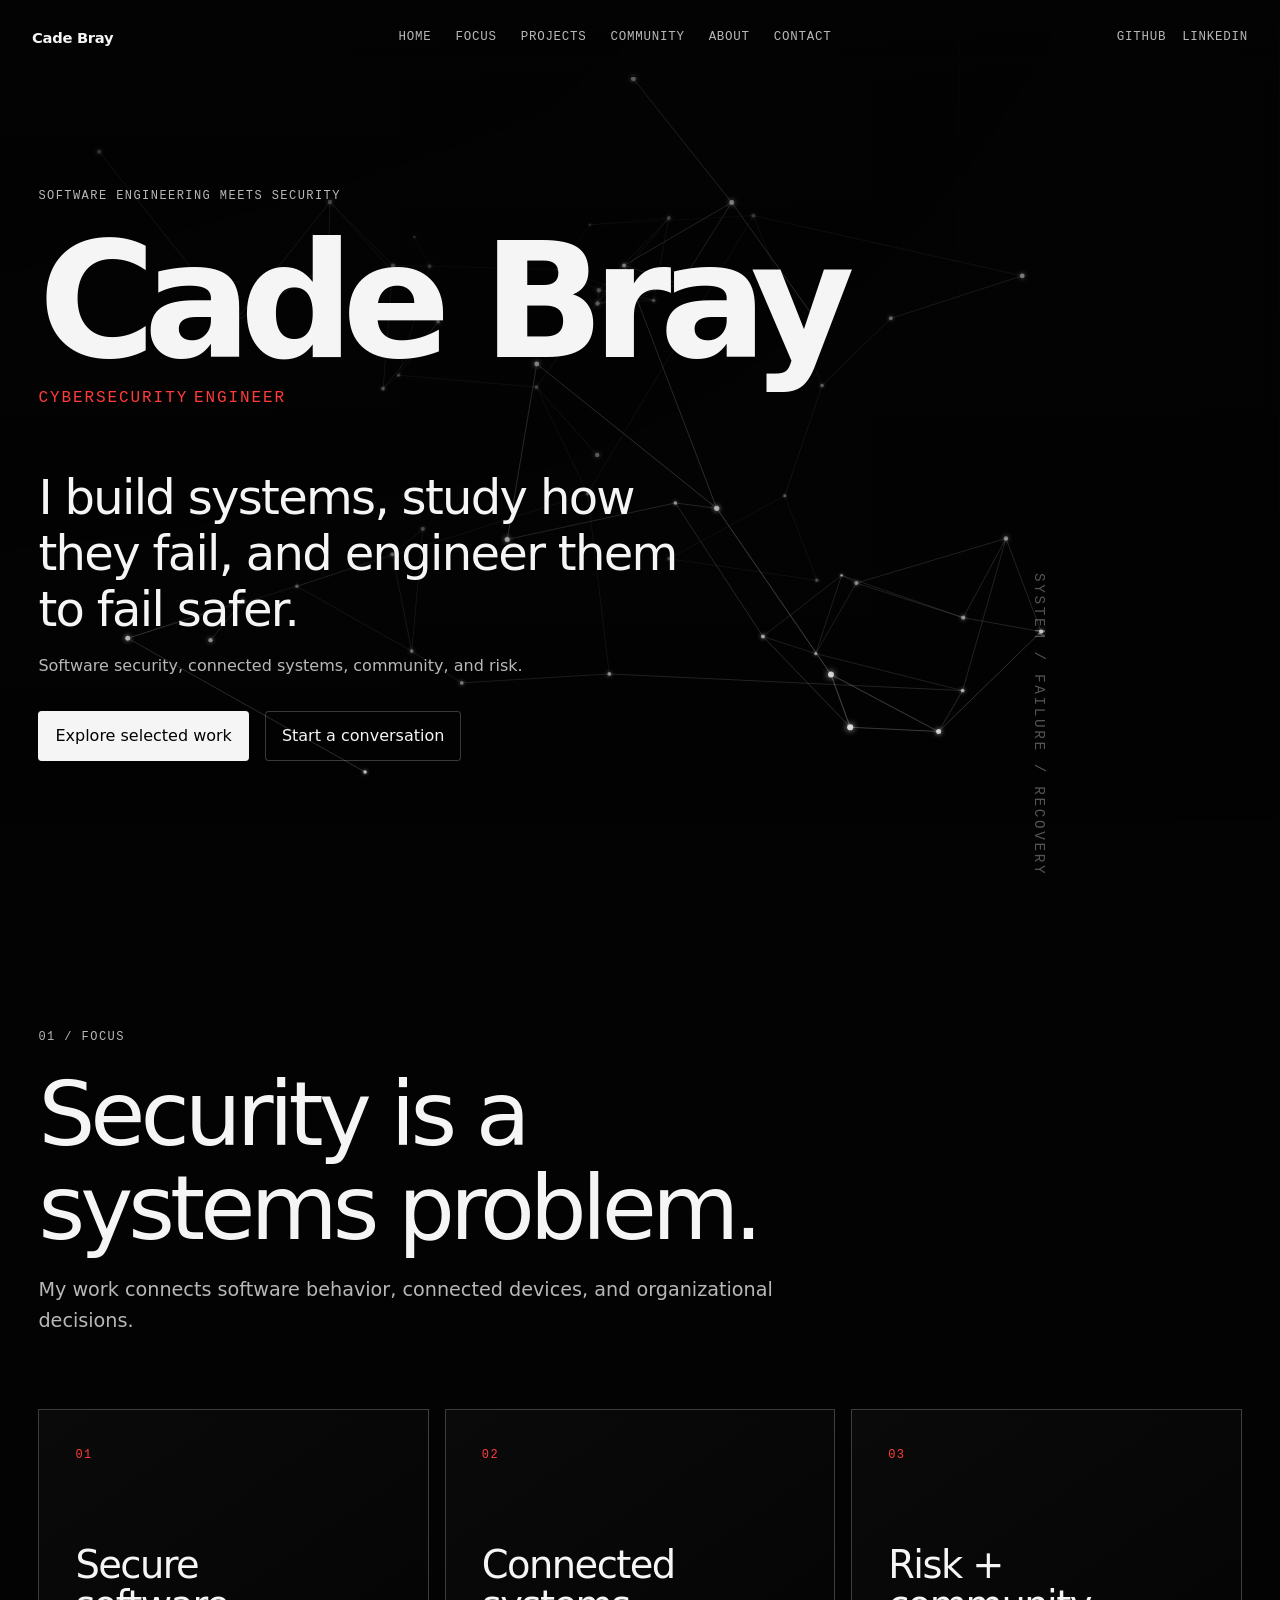
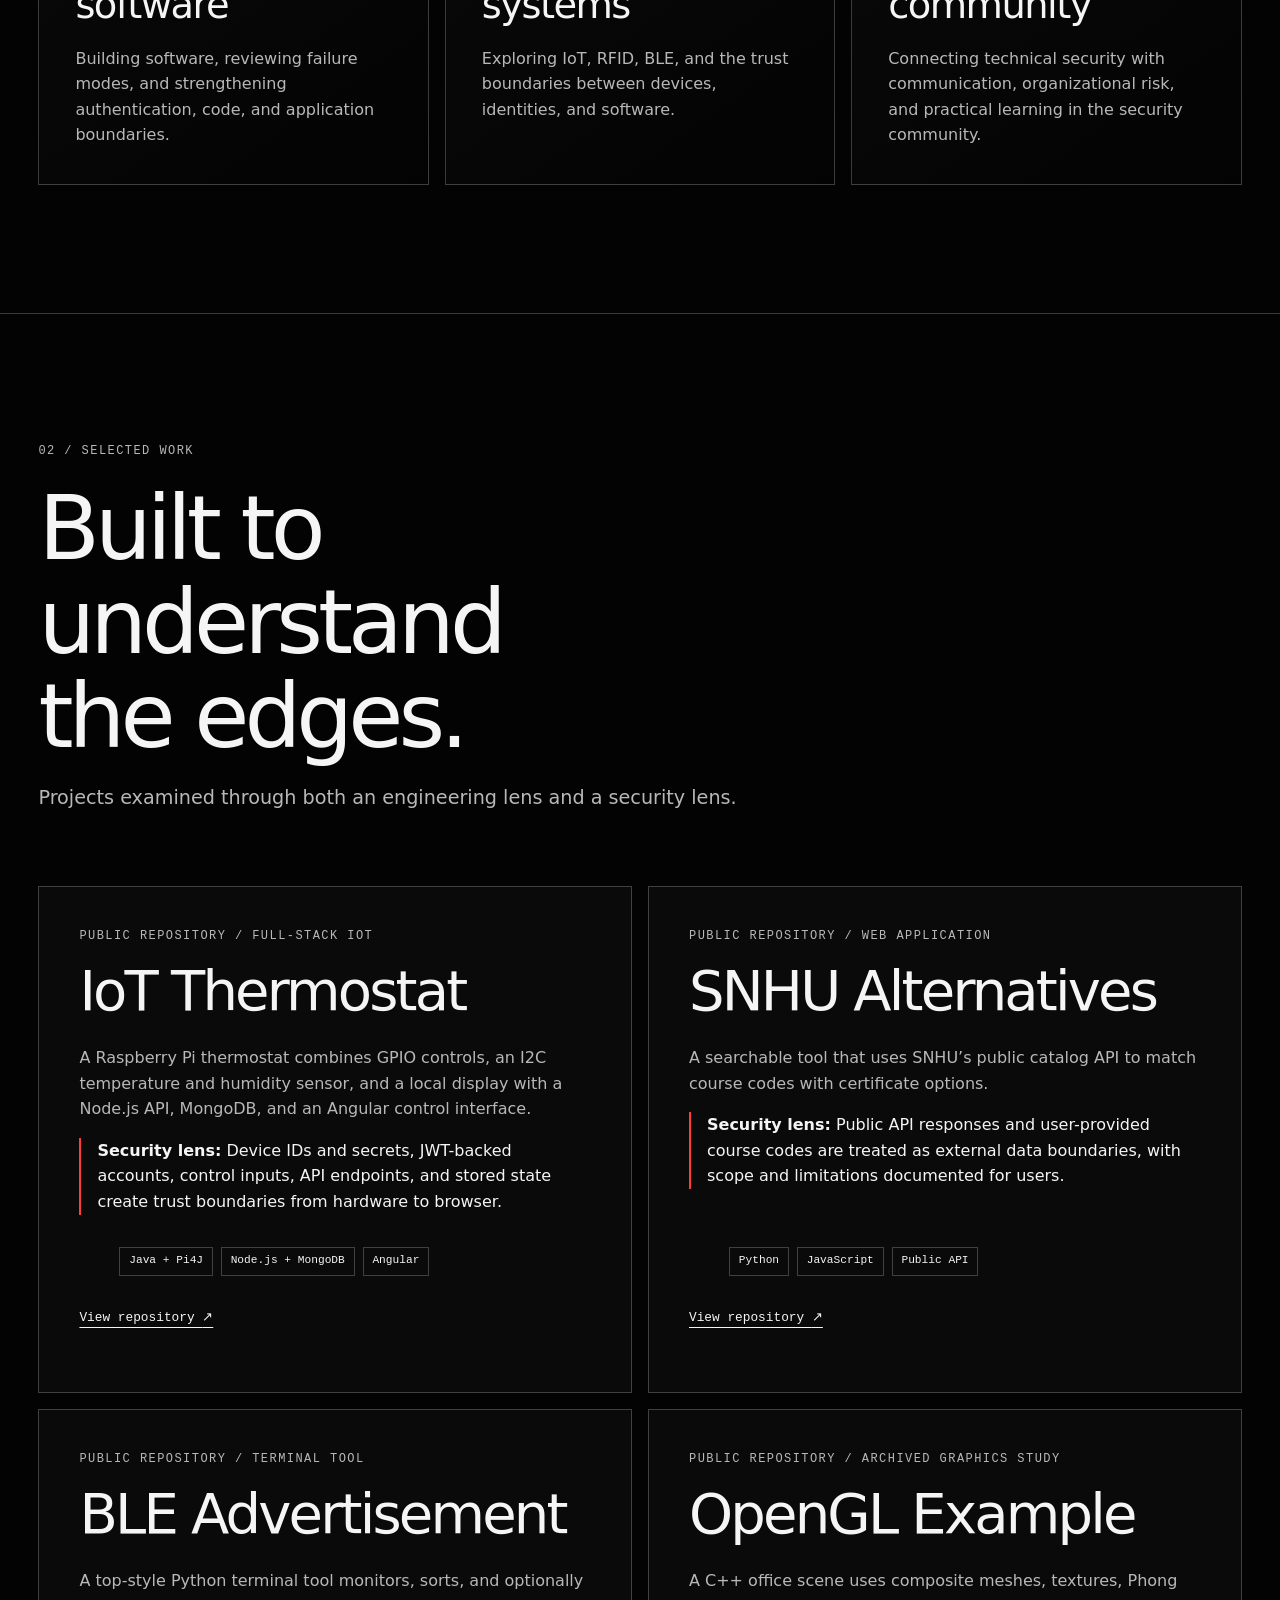
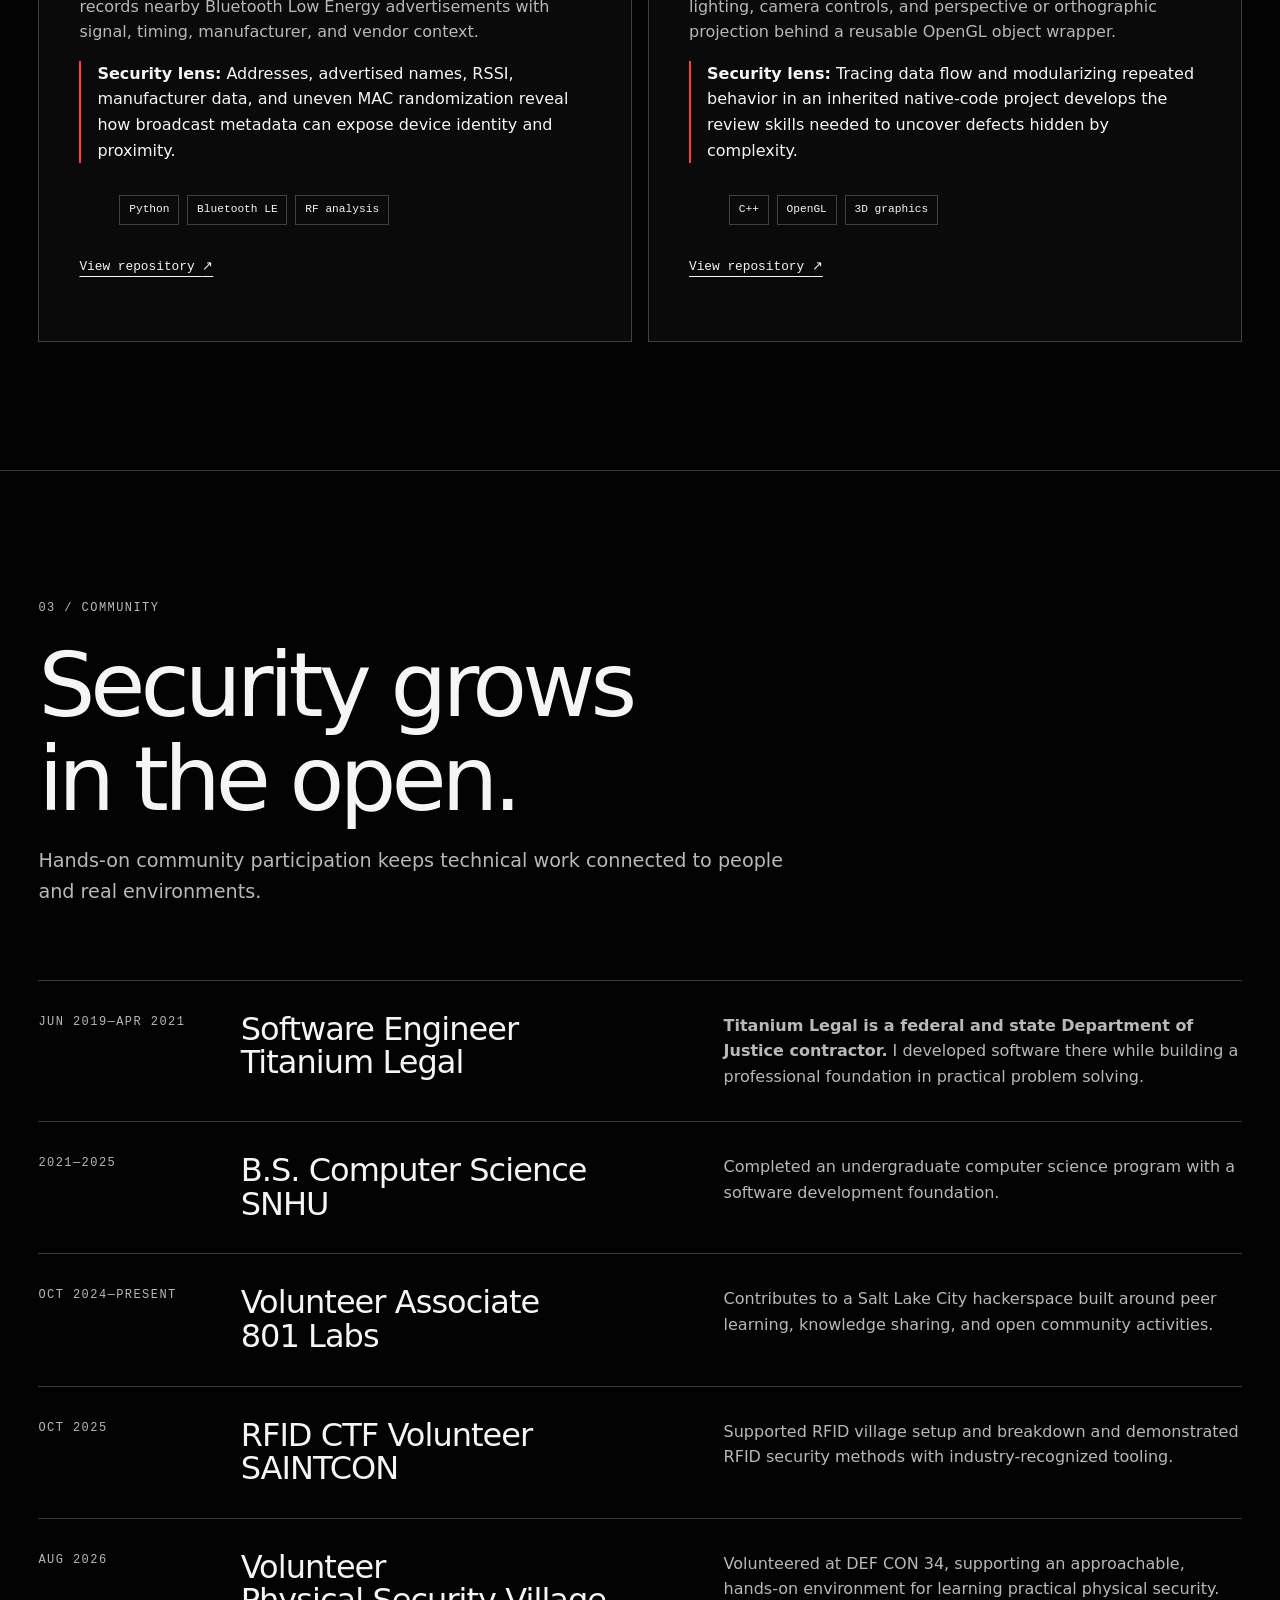
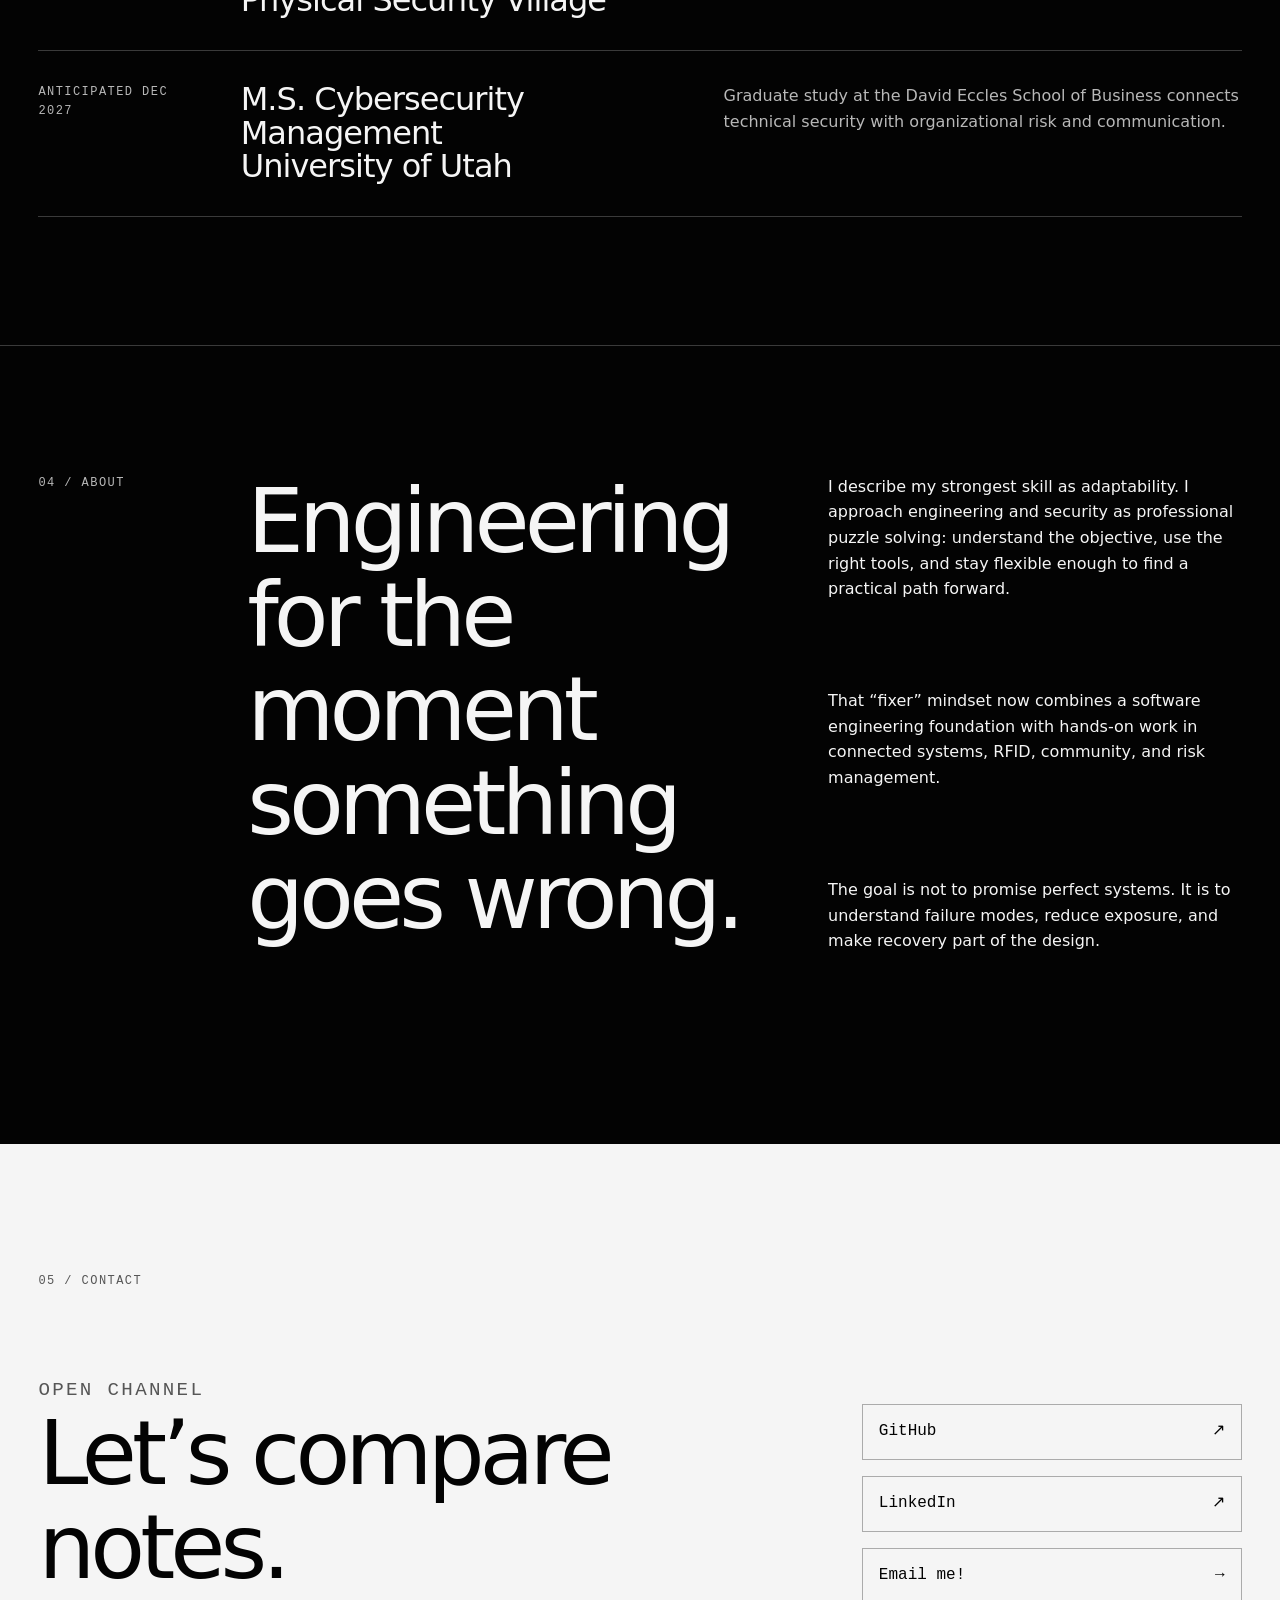
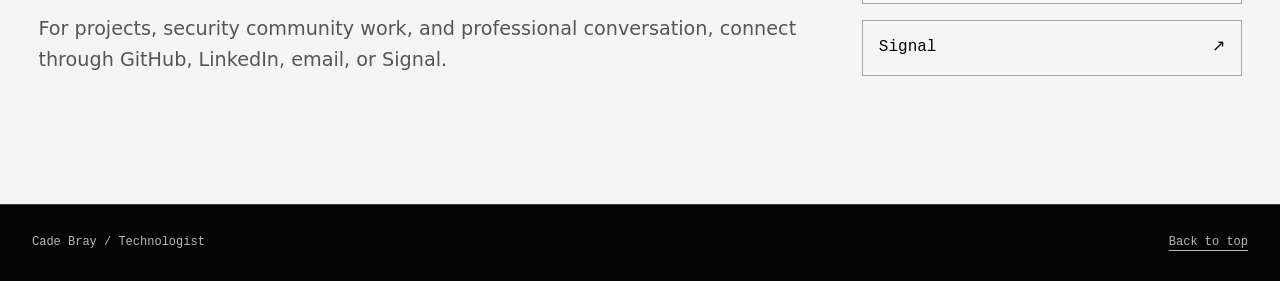
==== commit dfc2b8d9: "Changed title at footer" ====
--- a/docs/index.html
+++ b/docs/index.html
@@ -256,7 +256,7 @@
 
     <footer class="site-footer">
       <div class="page-shell footer-layout">
-        <p>Cade Bray <span aria-hidden="true">/</span> Cybersecurity Engineer</p>
+        <p>Cade Bray <span aria-hidden="true">/</span> Technologist</p>
         <a href="#home">Back to top</a>
       </div>
     </footer>
--- a/docs/assets/css/layout.css
+++ b/docs/assets/css/layout.css
@@ -65,8 +65,13 @@
 .contact-layout {
   display: grid;
   grid-template-columns: minmax(0, 1fr) minmax(16rem, 0.5fr);
-  gap: 4rem;
+  gap: clamp(2rem, 5vw, 4rem) 4rem;
   align-items: end;
+}
+
+.contact-layout > .section-index {
+  grid-column: 1 / -1;
+  margin-block-end: 0;
 }
 
 .about-layout {
--- a/docs/assets/css/components/hero.css
+++ b/docs/assets/css/components/hero.css
@@ -2,12 +2,7 @@
 .error-page {
   position: relative;
   overflow: hidden;
-  background:
-    radial-gradient(circle at 72% 38%, rgba(255, 59, 59, 0.07), transparent 1px),
-    radial-gradient(circle at 74% 42%, rgba(255, 255, 255, 0.7), transparent 1px),
-    radial-gradient(circle at 85% 25%, rgba(255, 255, 255, 0.45), transparent 1px),
-    var(--color-bg);
-  background-size: auto, auto, auto, auto;
+  background: var(--color-bg);
 }
 
 .network-canvas {
@@ -33,15 +28,17 @@
   z-index: 2;
 }
 
-.hero-content::before {
+.hero::after {
   content: "SYSTEM / FAILURE / RECOVERY";
   position: absolute;
-  inset-block-start: 21%;
-  inset-inline-end: 0;
+  z-index: 2;
+  inset-block-start: 18%;
+  inset-inline-end: clamp(1rem, 2vw, 1.5rem);
   color: rgba(255, 255, 255, 0.32);
   font-family: var(--font-mono);
   font-size: clamp(0.76rem, 1.2vw, 0.9rem);
   letter-spacing: 0.18em;
+  pointer-events: none;
   writing-mode: vertical-rl;
 }
 
@@ -131,7 +128,7 @@
 }
 
 @media (max-width: 48rem) {
-  .hero-content::before {
+  .hero::after {
     display: none;
   }
 }
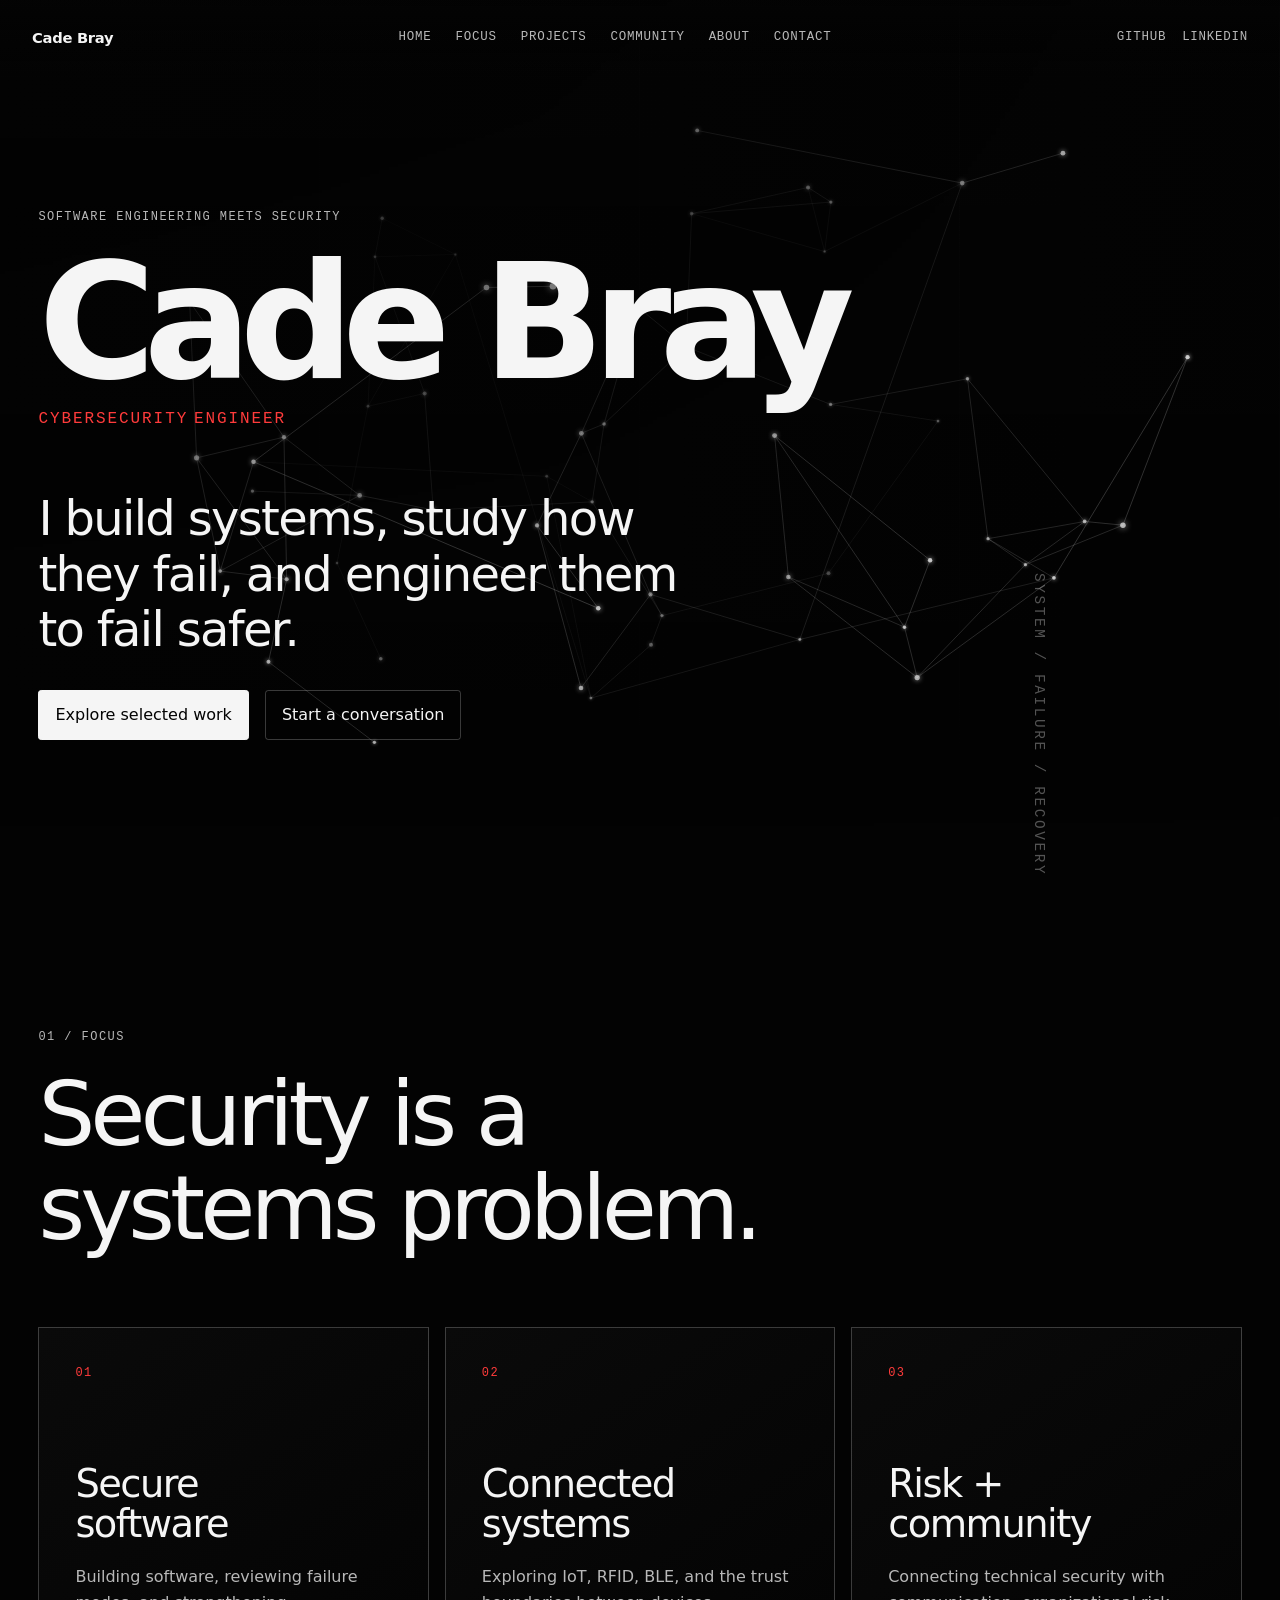
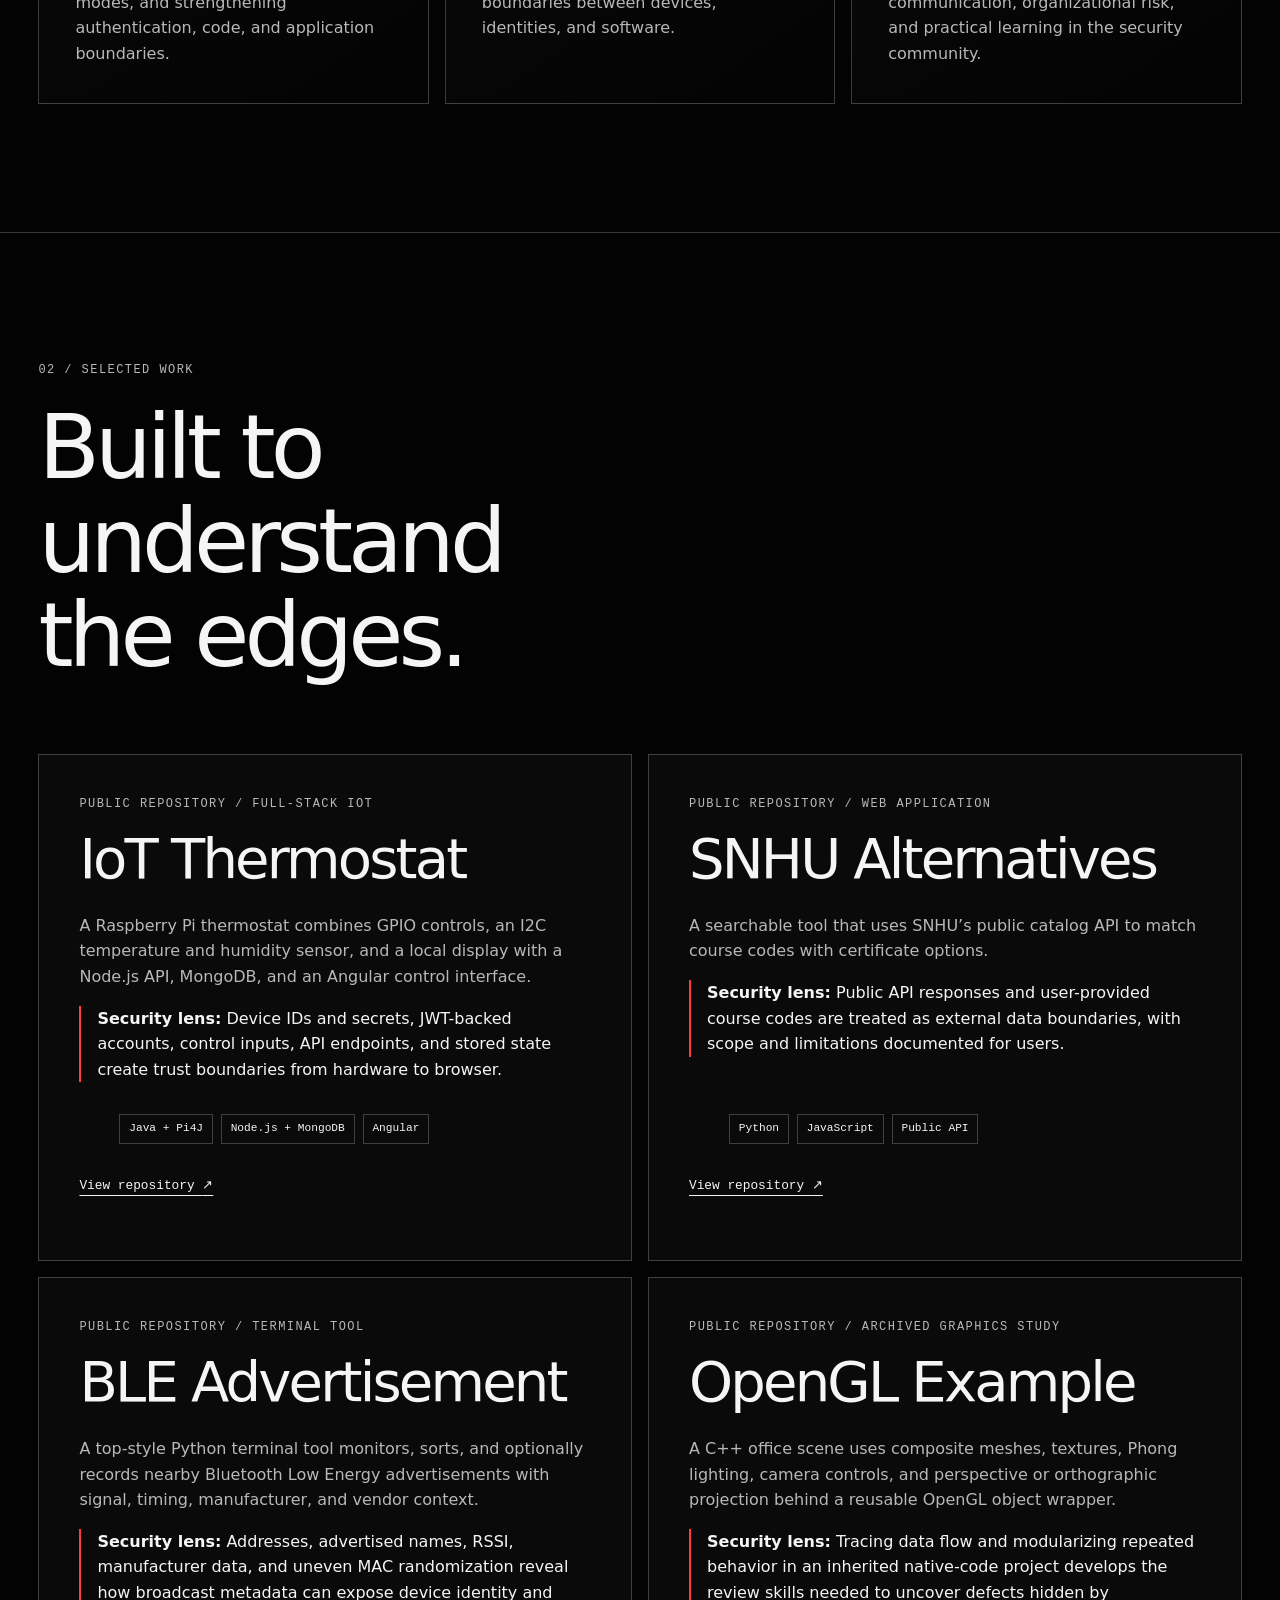
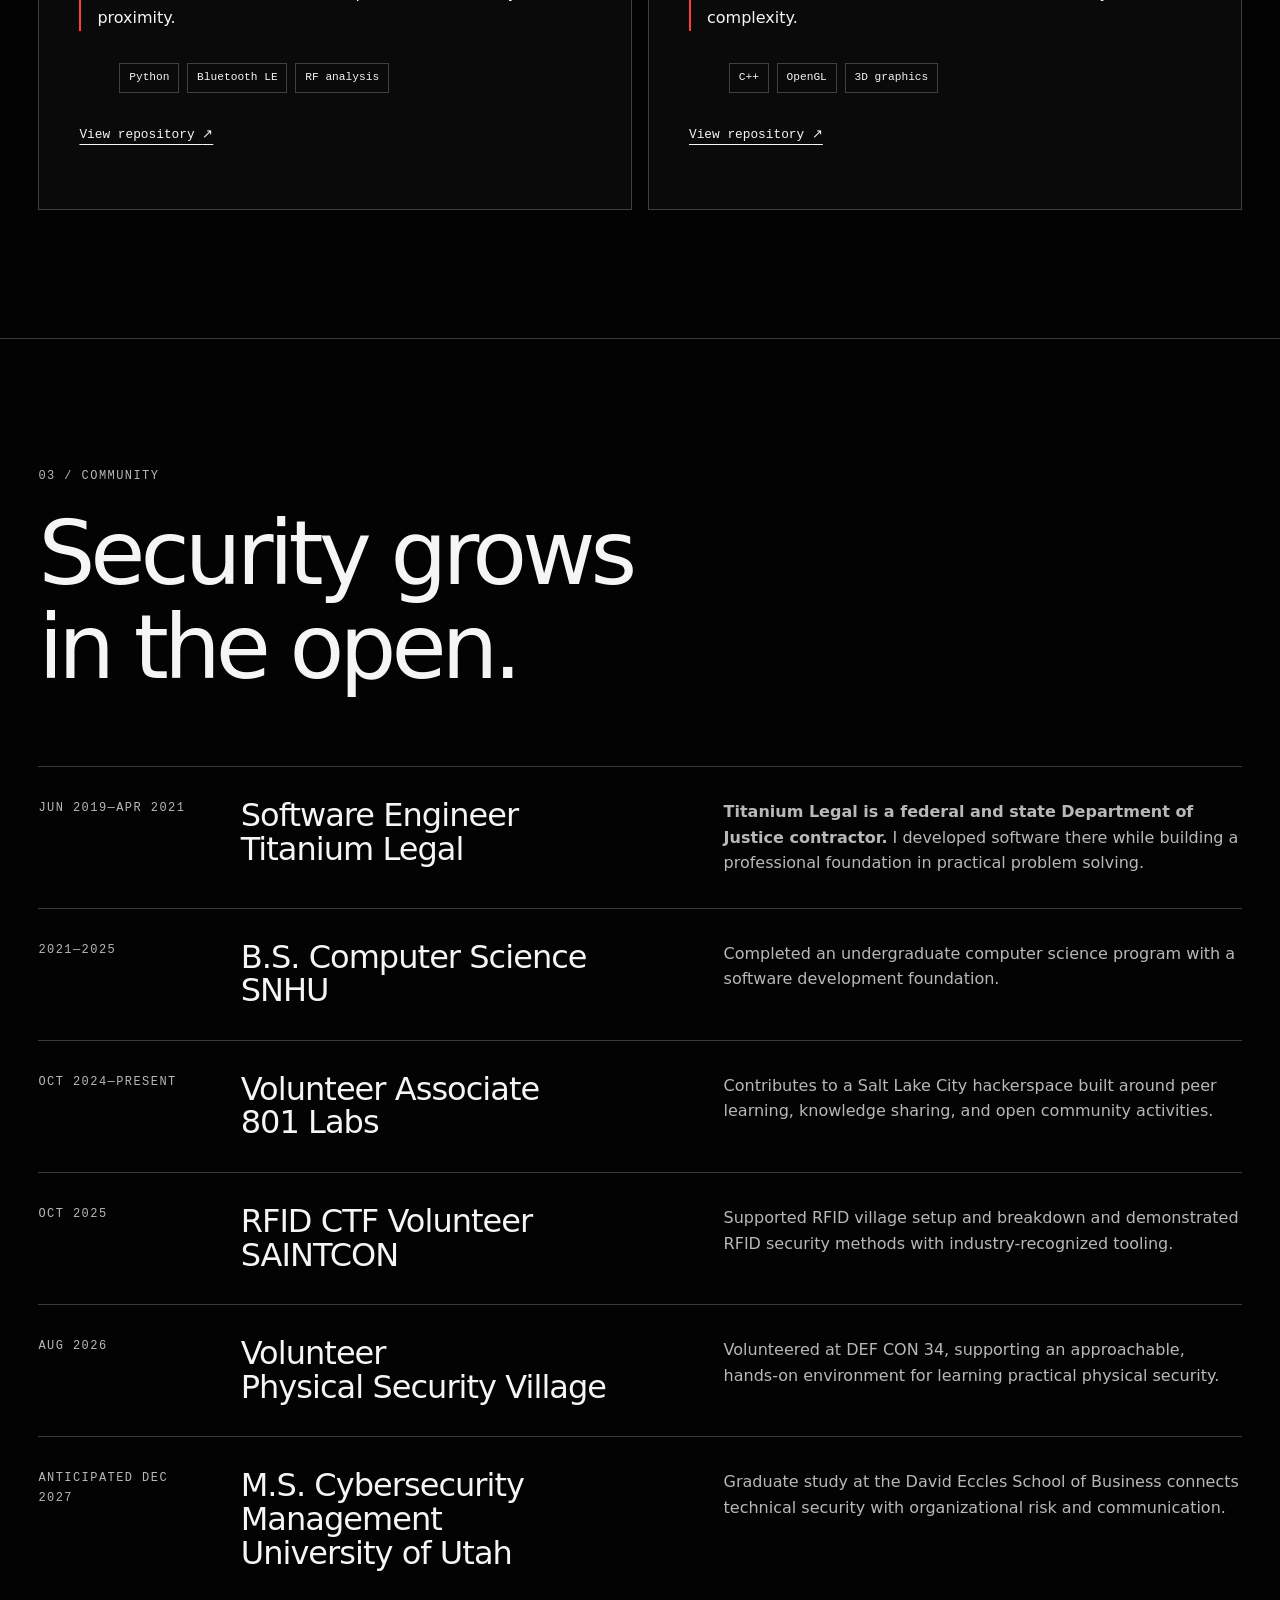
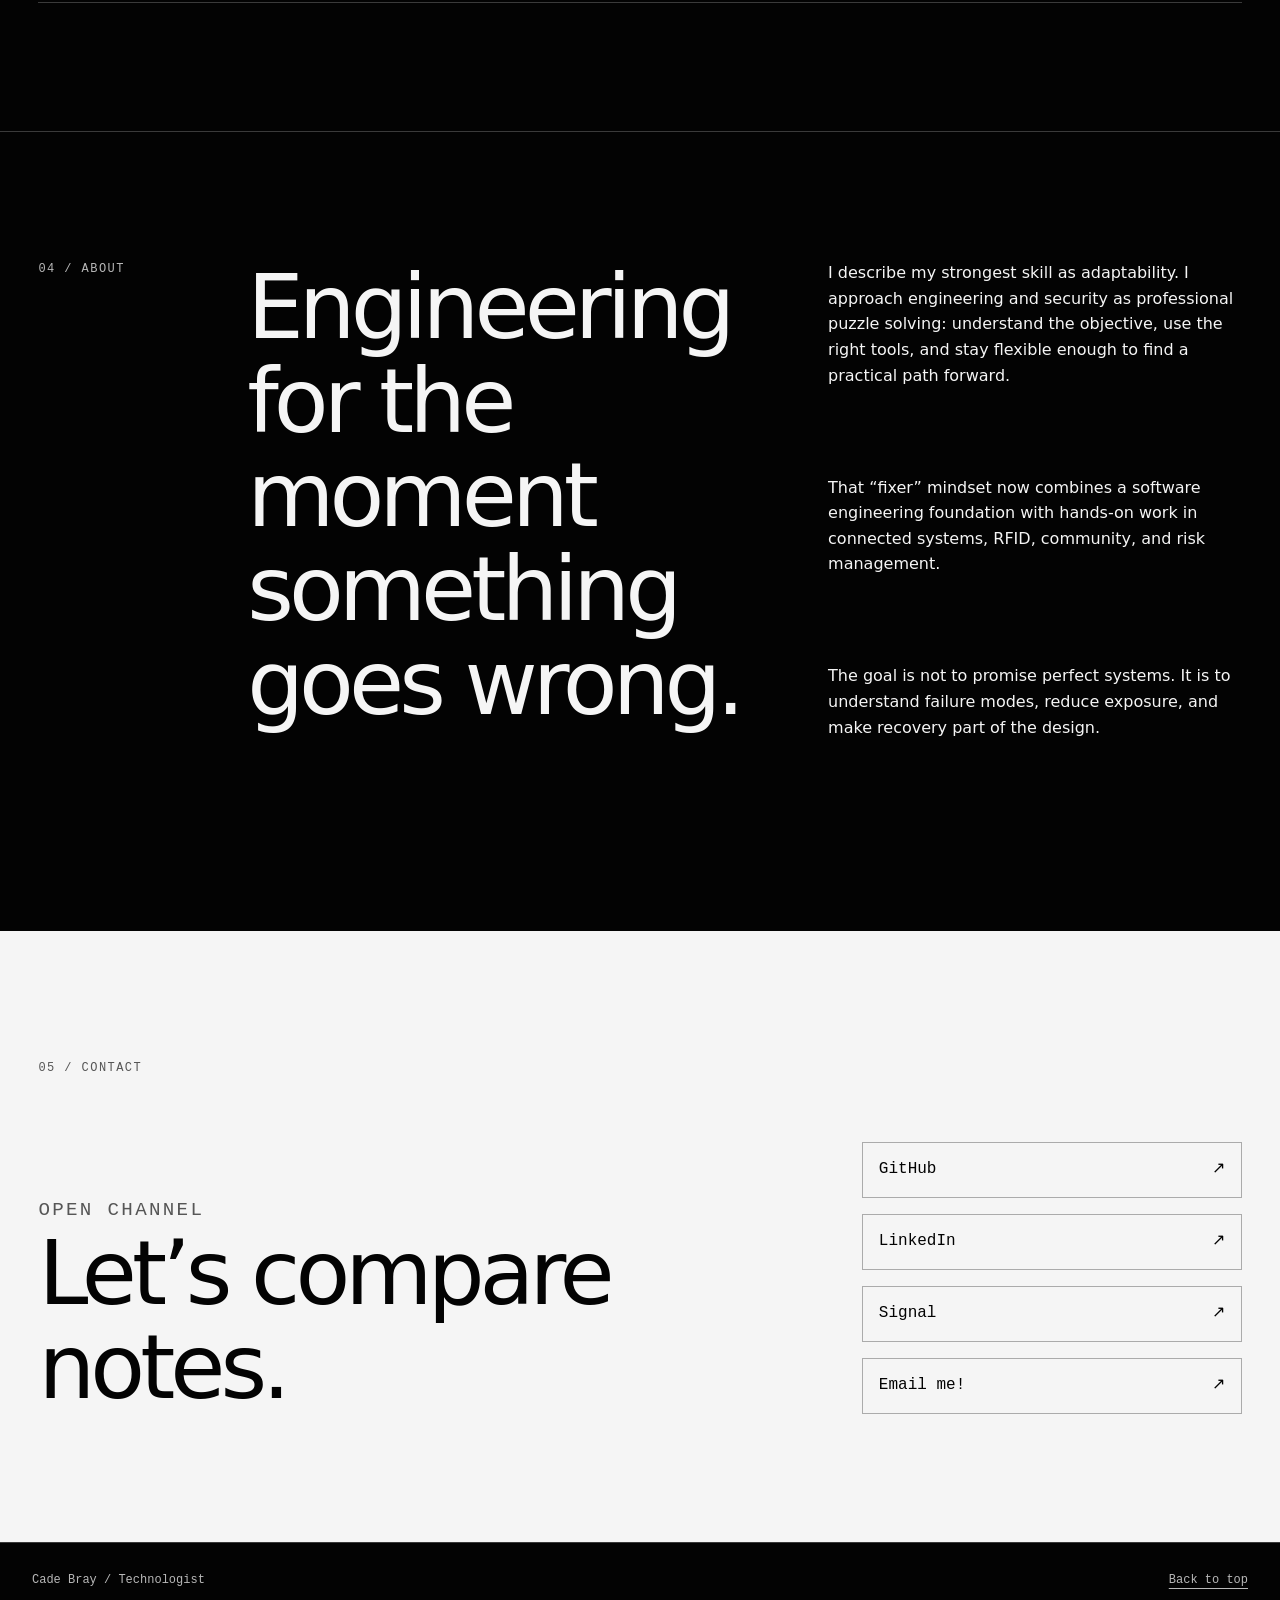
==== commit 8d1e8977: "feat(verbosity): Removing uneeded context from the site." ====
--- a/docs/index.html
+++ b/docs/index.html
@@ -74,7 +74,6 @@
             </span>
           </p>
           <p class="hero-statement">I build systems, study how they fail, and engineer them to fail safer.</p>
-          <p class="hero-support">Software security, connected systems, community, and risk.</p>
           <div class="hero-actions">
             <a class="button button--primary" href="#projects">Explore selected work</a>
             <a class="button button--quiet" href="#contact">Start a conversation</a>
@@ -87,7 +86,6 @@
           <p class="section-index" aria-hidden="true">01 / Focus</p>
           <div class="section-heading">
             <h2 id="focus-title">Security is a systems problem.</h2>
-            <p>My work connects software behavior, connected devices, and organizational decisions.</p>
           </div>
           <div class="focus-grid">
             <article class="focus-card">
@@ -114,7 +112,6 @@
           <p class="section-index" aria-hidden="true">02 / Selected work</p>
           <div class="section-heading">
             <h2 id="projects-title">Built to understand the edges.</h2>
-            <p>Projects examined through both an engineering lens and a security lens.</p>
           </div>
           <div class="project-grid">
             <article class="project-card">
@@ -177,7 +174,6 @@
           <p class="section-index" aria-hidden="true">03 / Community</p>
           <div class="section-heading">
             <h2 id="community-title">Security grows in the open.</h2>
-            <p>Hands-on community participation keeps technical work connected to people and real environments.</p>
           </div>
           <ol class="timeline">
             <li class="timeline-item">
@@ -234,7 +230,6 @@
           <div>
             <p class="eyebrow">Open channel</p>
             <h2 id="contact-title">Let’s compare notes.</h2>
-            <p>For projects, security community work, and professional conversation, connect through GitHub, LinkedIn, email, or Signal.</p>
           </div>
           <div class="contact-links" aria-label="Contact links">
             <a href="https://github.com/Cade-Bray" target="_blank" rel="noopener noreferrer">
@@ -243,11 +238,11 @@
             <a href="https://www.linkedin.com/in/cade-bray/" target="_blank" rel="noopener noreferrer">
               <span>LinkedIn</span><span aria-hidden="true">↗</span>
             </a>
-            <a href="mailto:turret-bath-sulfur@duck.com">
-              <span>Email me!</span><span aria-hidden="true">→</span>
-            </a>
             <a href="https://signal.me/#eu/QHFWojN1gc6FKb1BuyzZatFbZ4roVYS534eDLV0TUIzNoOyfFmpFfpwaFtcVe-z2" target="_blank" rel="noopener noreferrer">
               <span>Signal</span><span aria-hidden="true">↗</span>
+            </a>
+            <a href="mailto:turret-bath-sulfur@duck.com">
+              <span>Email me!</span><span aria-hidden="true">↗</span>
             </a>
           </div>
         </div>
--- a/docs/assets/css/components/hero.css
+++ b/docs/assets/css/components/hero.css
@@ -110,11 +110,6 @@
   line-height: 1.16;
 }
 
-.hero-support {
-  margin-block-start: 1rem;
-  color: var(--color-text-muted);
-}
-
 .hero-actions {
   margin-block-start: 2rem;
 }
